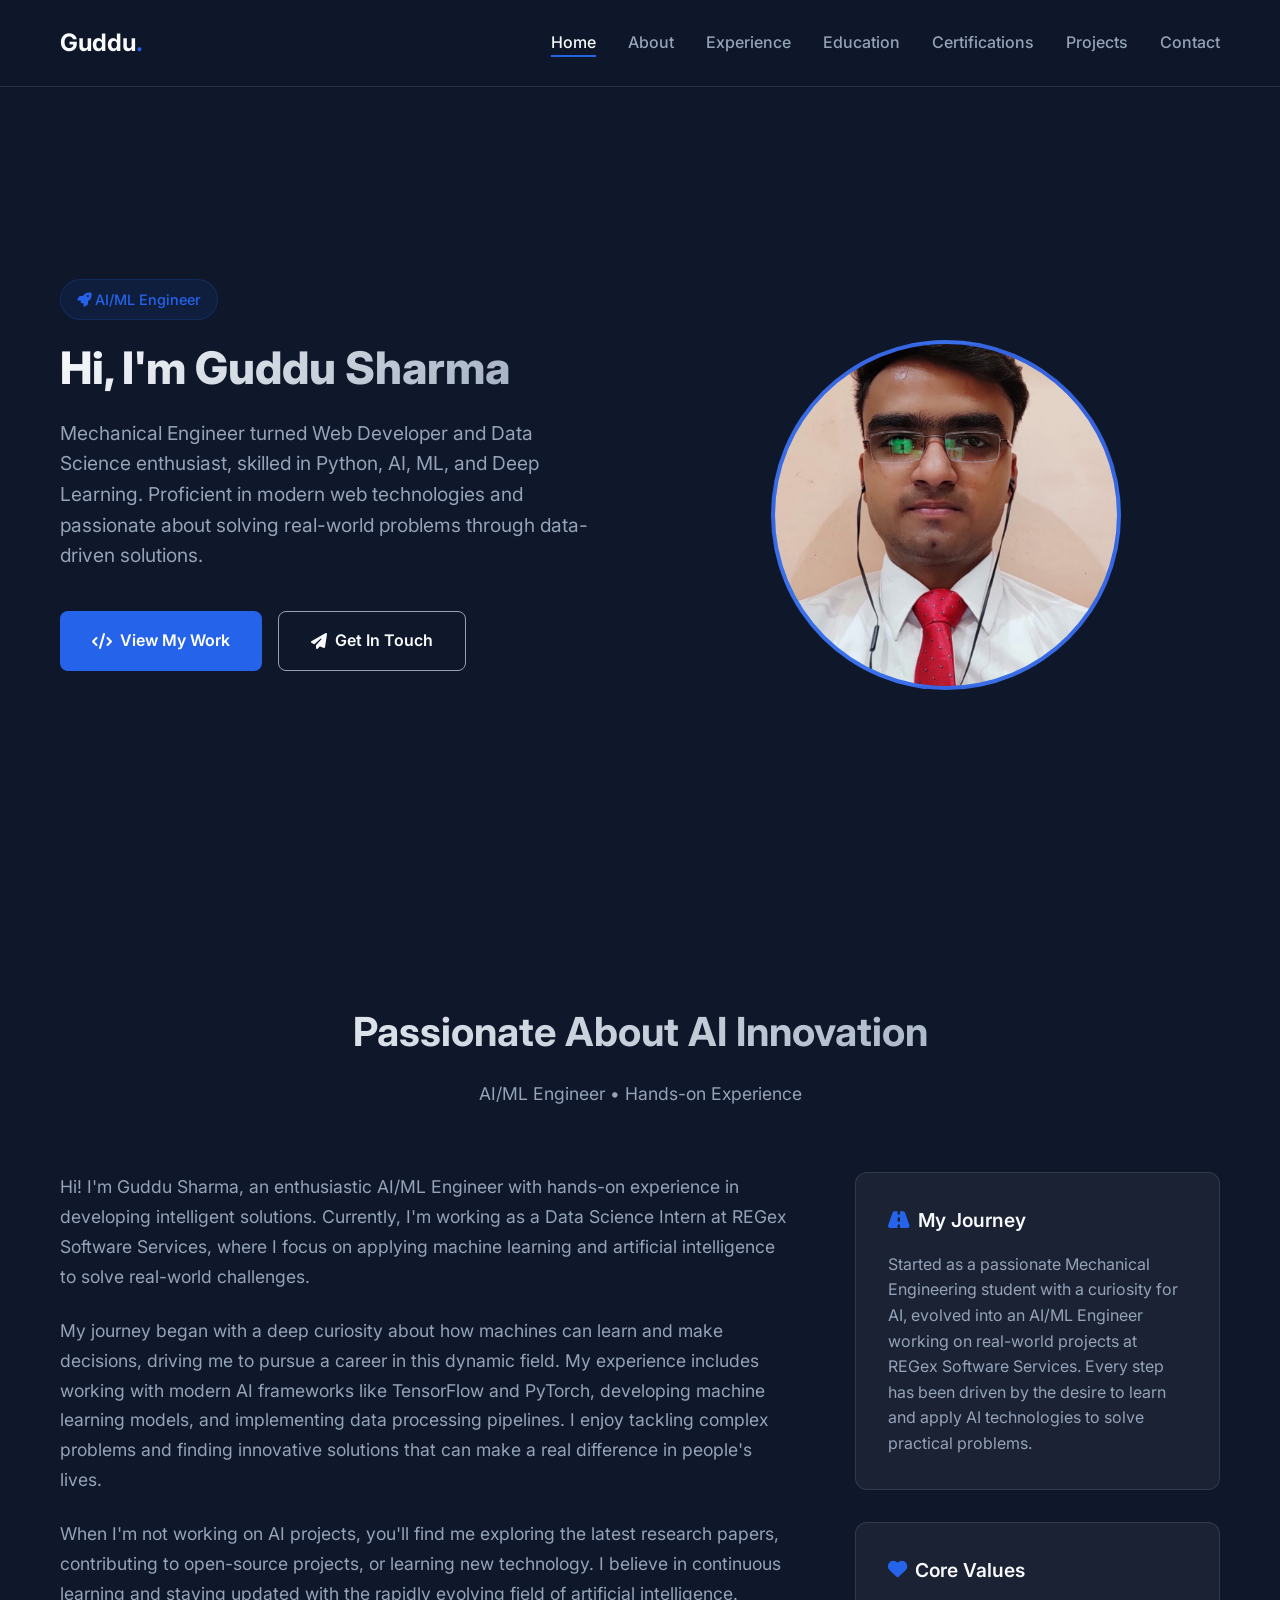
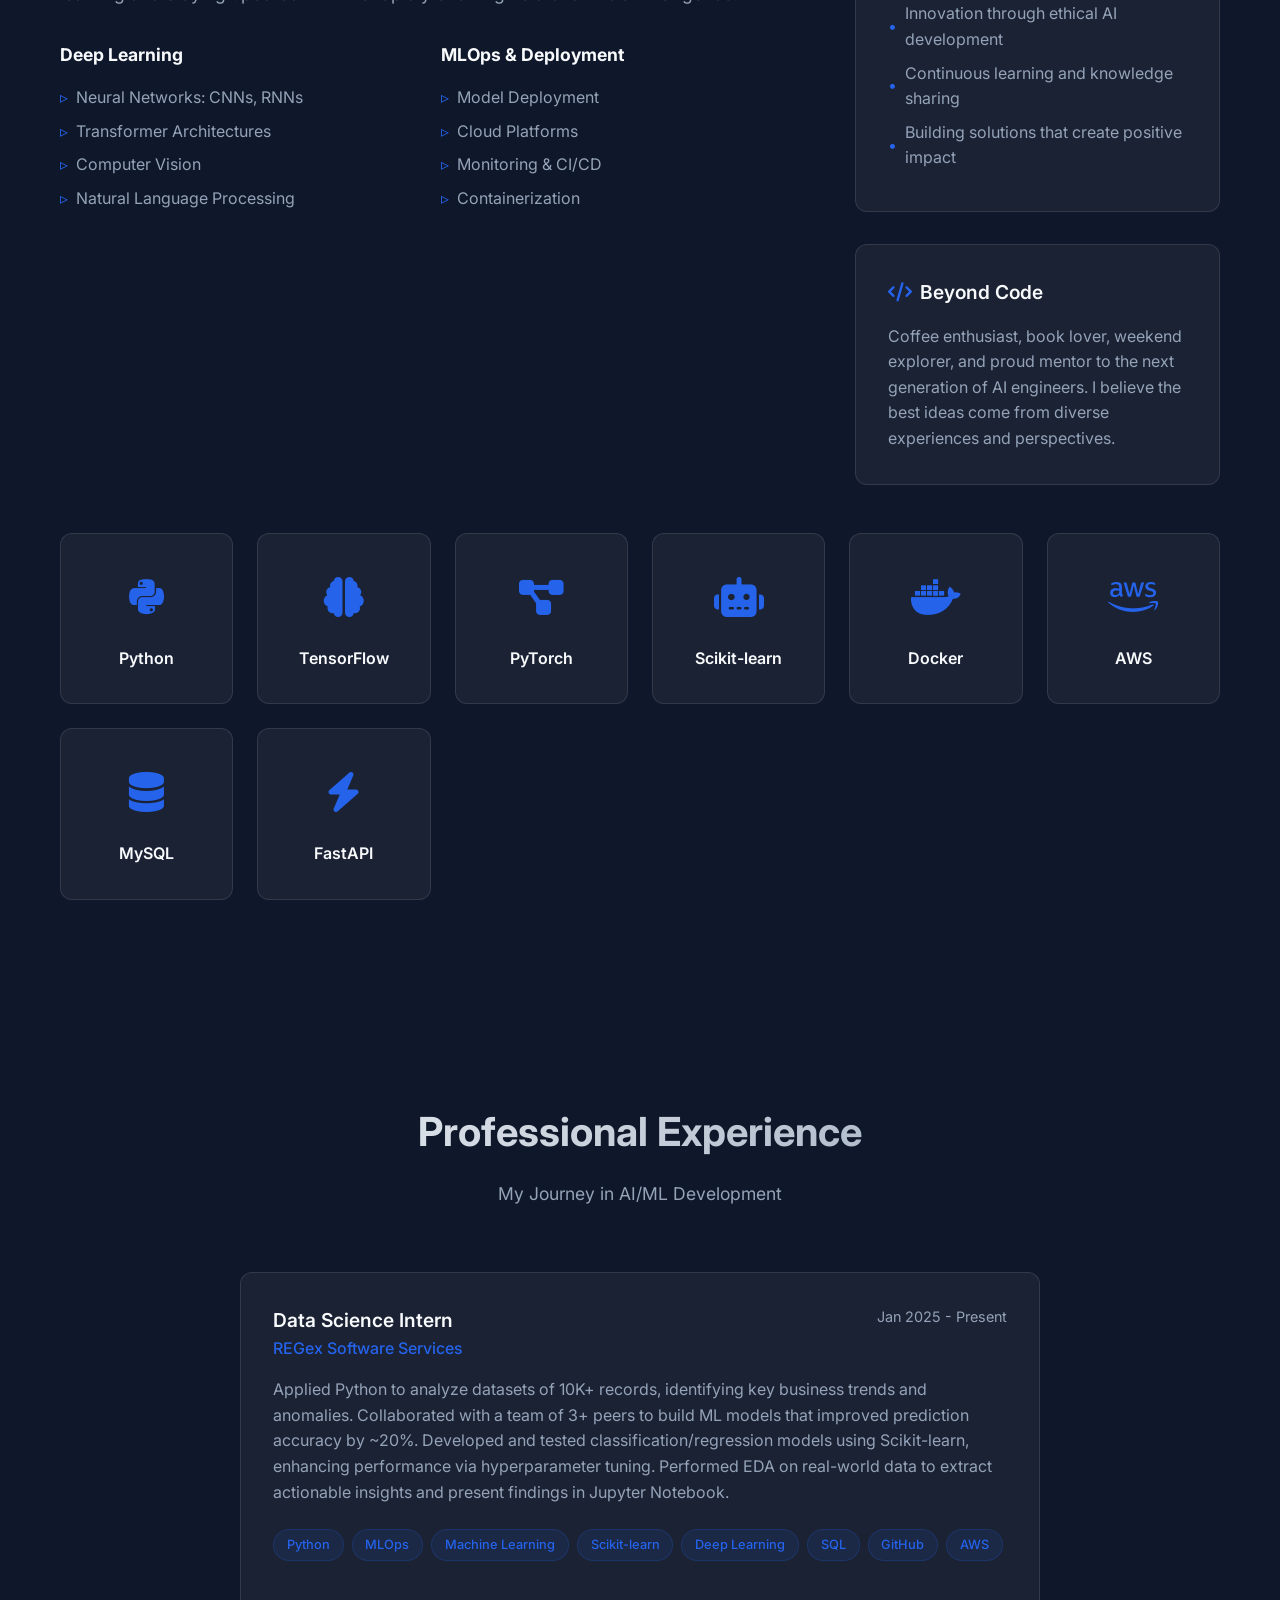
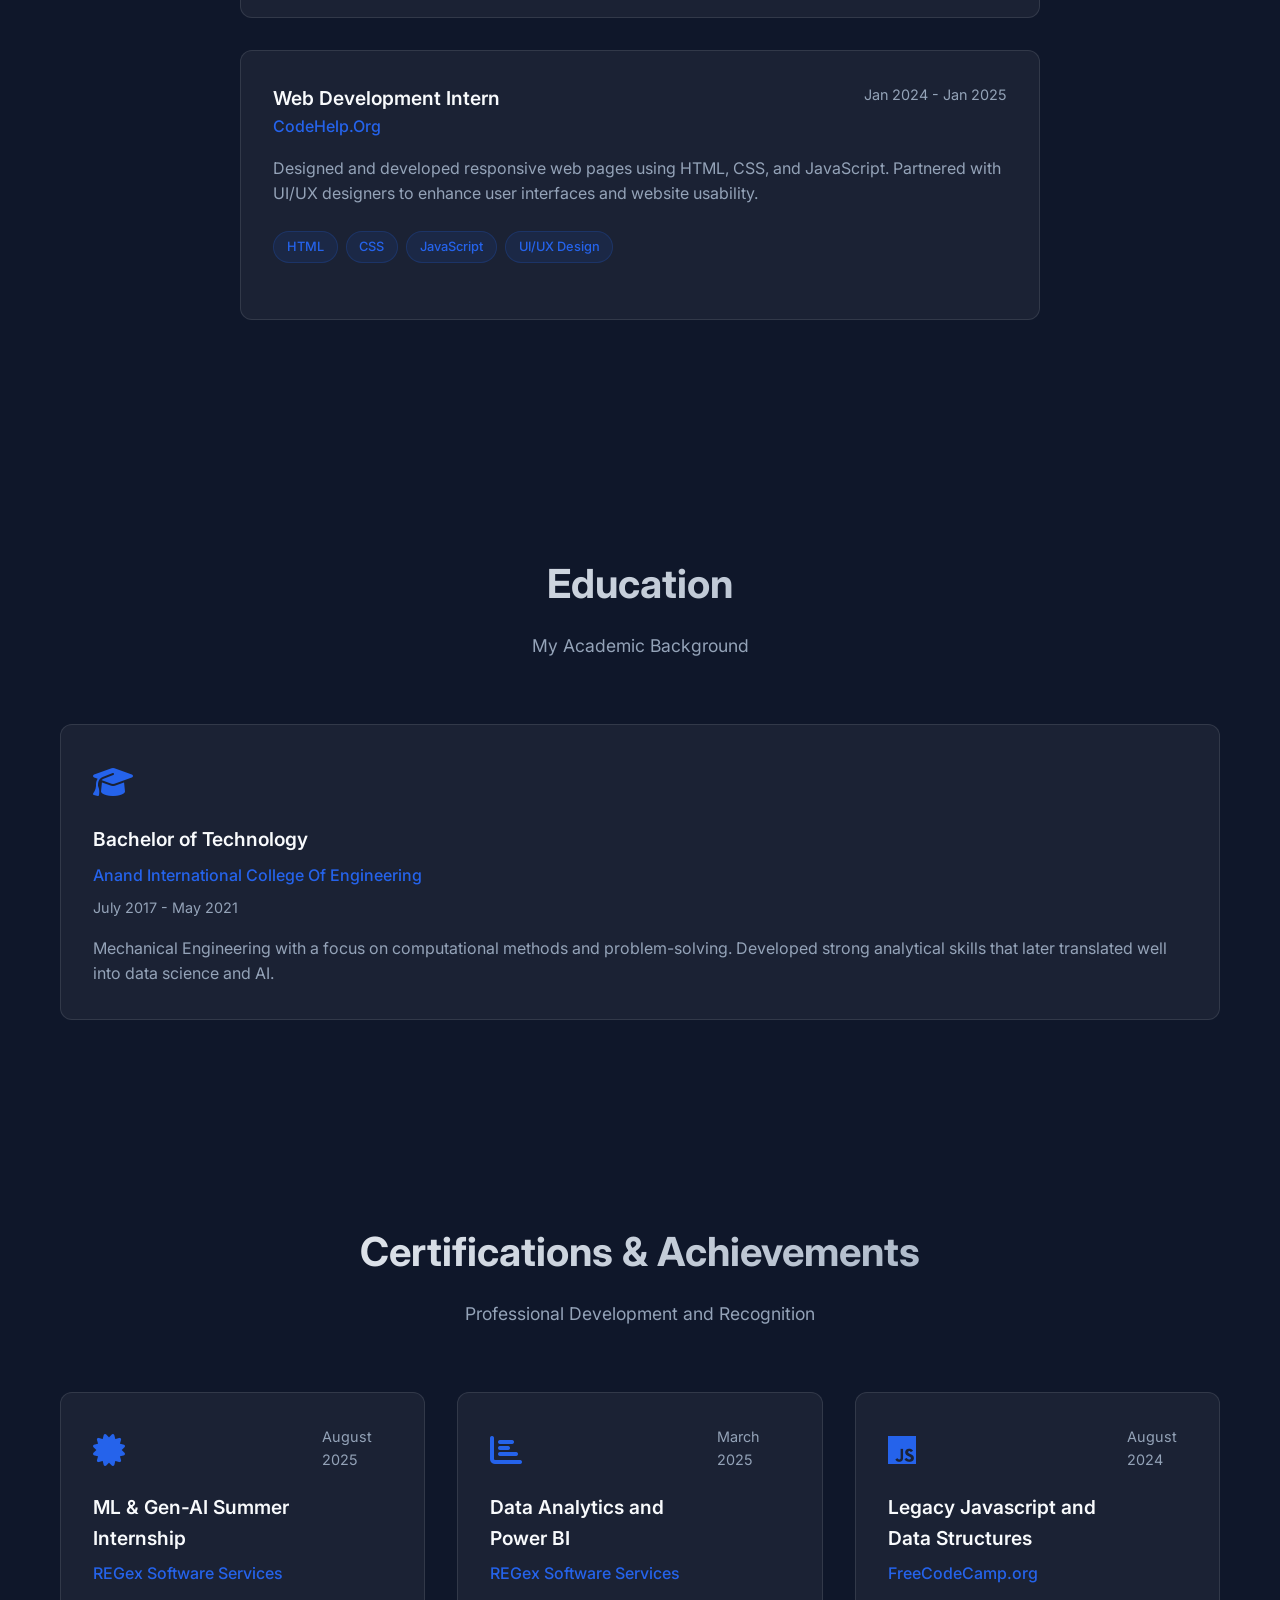
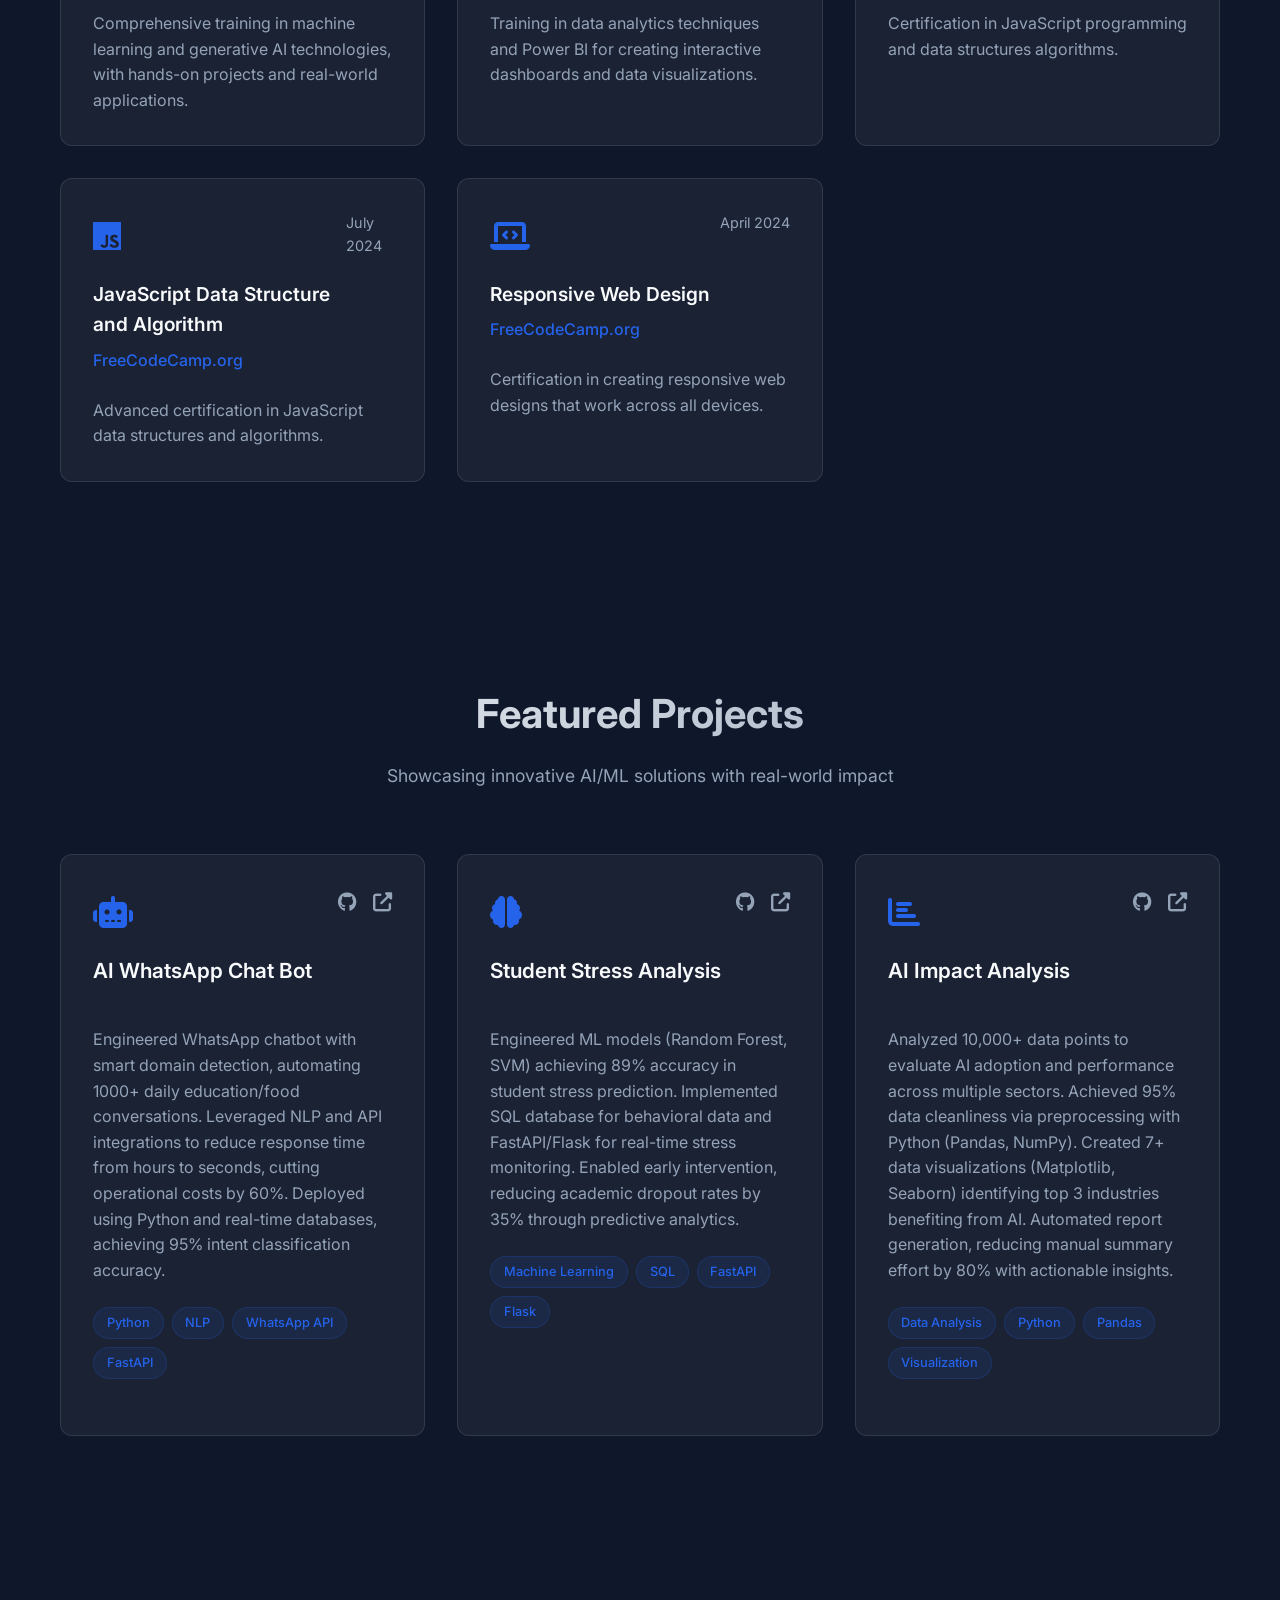
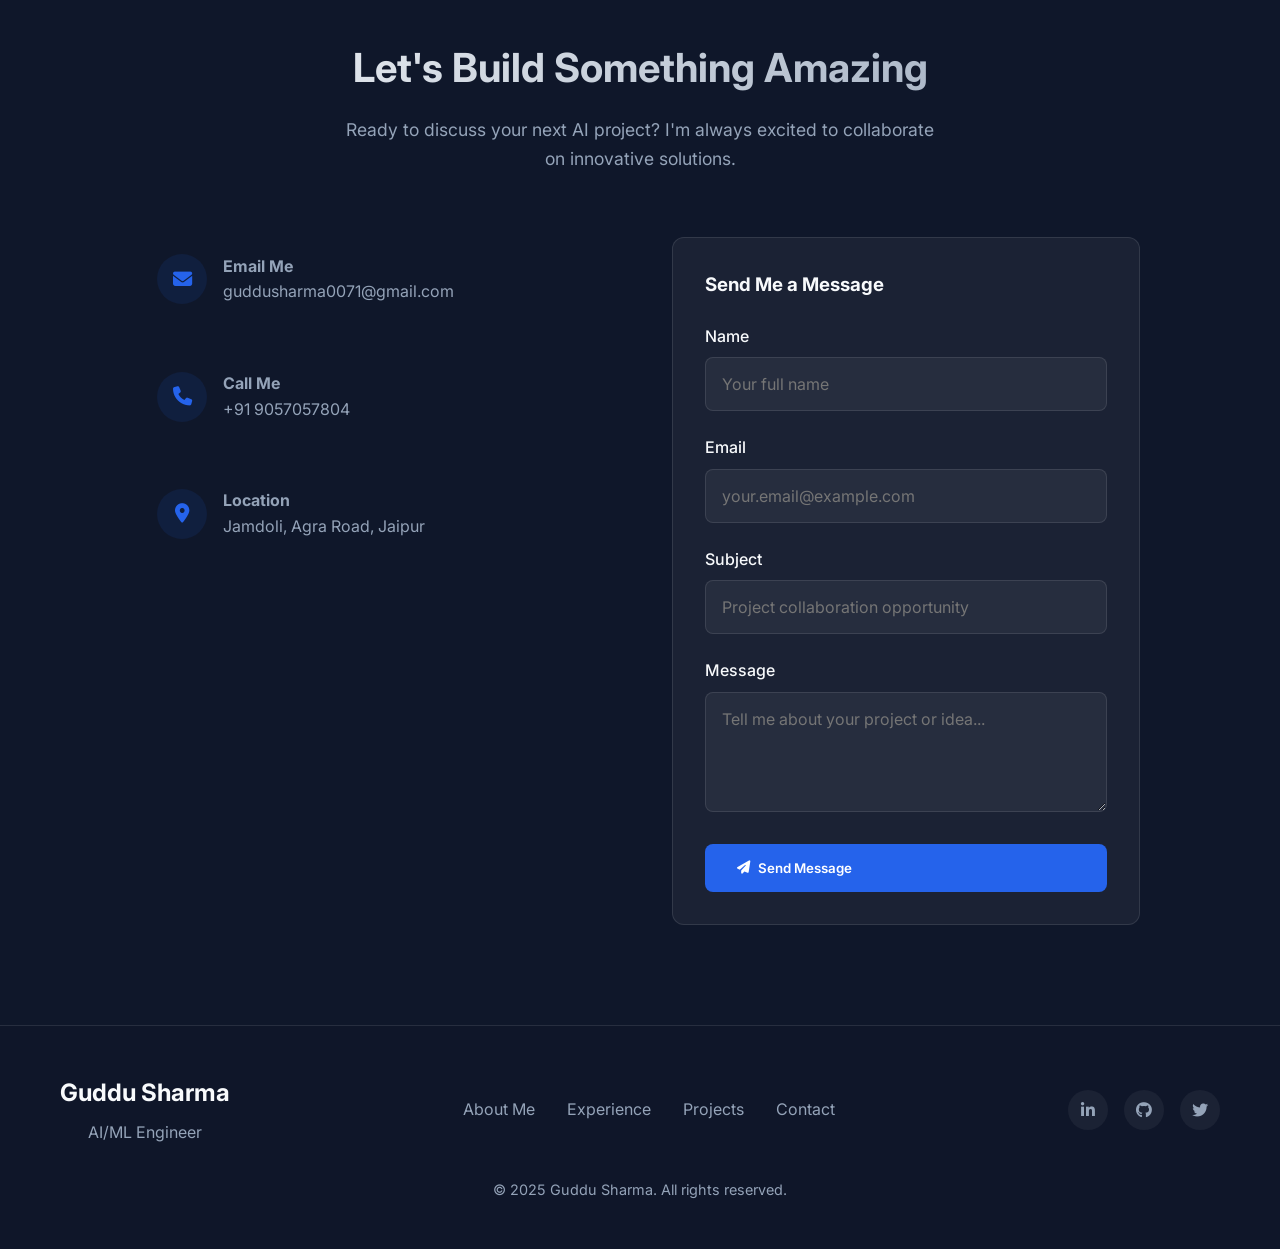
==== index.html @ fd842995 "Initial portfolio commit" ====
<!DOCTYPE html>
<html lang="en">
<head>
    <meta charset="UTF-8">
    <meta name="viewport" content="width=device-width, initial-scale=1.0">
    <title>Guddu Sharma - AI/ML Engineer</title>
    <link rel="stylesheet" href="https://cdnjs.cloudflare.com/ajax/libs/font-awesome/6.4.0/css/all.min.css">
    <link href="https://fonts.googleapis.com/css2?family=Inter:wght@300;400;500;600;700;800&display=swap" rel="stylesheet">
    <style>
        * {
            margin: 0;
            padding: 0;
            box-sizing: border-box;
            font-family: 'Inter', sans-serif;
        }

        :root {
            --primary: #2563eb;
            --primary-dark: #1d4ed8;
            --secondary: #64748b;
            --dark: #0f172a;
            --light: #f8fafc;
            --gray: #94a3b8;
            --card-bg: rgba(255, 255, 255, 0.05);
            --transition: all 0.3s cubic-bezier(0.4, 0, 0.2, 1);
        }

        html {
            scroll-behavior: smooth;
        }

        body {
            background: var(--dark);
            color: var(--light);
            line-height: 1.6;
            overflow-x: hidden;
        }

        .container {
            max-width: 1200px;
            margin: 0 auto;
            padding: 0 20px;
        }

        /* Welcome Animation */
        .welcome-screen {
            position: fixed;
            top: 0;
            left: 0;
            width: 100%;
            height: 100%;
            background: var(--dark);
            display: flex;
            justify-content: center;
            align-items: center;
            z-index: 9999;
            animation: fadeOut 1s ease-in-out 2s forwards;
        }

        .welcome-content {
            text-align: center;
            animation: slideUp 1s ease-out;
        }

        .welcome-logo {
            font-size: 4rem;
            font-weight: 800;
            margin-bottom: 1rem;
            background: linear-gradient(135deg, var(--primary) 0%, var(--light) 100%);
            -webkit-background-clip: text;
            -webkit-text-fill-color: transparent;
        }

        .welcome-text {
            font-size: 1.2rem;
            color: var(--gray);
            animation: fadeIn 1s ease-out 0.5s both;
        }

        @keyframes fadeOut {
            to {
                opacity: 0;
                visibility: hidden;
            }
        }

        @keyframes slideUp {
            from {
                opacity: 0;
                transform: translateY(50px);
            }
            to {
                opacity: 1;
                transform: translateY(0);
            }
        }

        @keyframes fadeIn {
            from {
                opacity: 0;
            }
            to {
                opacity: 1;
            }
        }

        /* Header & Navigation */
        header {
            position: fixed;
            top: 0;
            width: 100%;
            background: rgba(15, 23, 42, 0.95);
            backdrop-filter: blur(10px);
            z-index: 1000;
            border-bottom: 1px solid rgba(255, 255, 255, 0.1);
            animation: slideDown 0.8s ease-out 2.5s both;
        }

        @keyframes slideDown {
            from {
                transform: translateY(-100%);
            }
            to {
                transform: translateY(0);
            }
        }

        nav {
            display: flex;
            justify-content: space-between;
            align-items: center;
            padding: 1.5rem 0;
        }

        .logo {
            font-size: 1.5rem;
            font-weight: 700;
            color: var(--light);
            text-decoration: none;
            opacity: 0;
            animation: fadeInLeft 0.8s ease-out 2.8s both;
        }

        .logo span {
            color: var(--primary);
        }

        .nav-links {
            display: flex;
            gap: 2rem;
            list-style: none;
            opacity: 0;
            animation: fadeInRight 0.8s ease-out 2.8s both;
        }

        .nav-links a {
            color: var(--gray);
            text-decoration: none;
            font-weight: 500;
            transition: var(--transition);
            position: relative;
        }

        .nav-links a:hover,
        .nav-links a.active {
            color: var(--light);
        }

        .nav-links a::after {
            content: '';
            position: absolute;
            bottom: -5px;
            left: 0;
            width: 0;
            height: 2px;
            background: var(--primary);
            transition: var(--transition);
        }

        .nav-links a:hover::after,
        .nav-links a.active::after {
            width: 100%;
        }

        .mobile-menu {
            display: none;
            font-size: 1.5rem;
            cursor: pointer;
            opacity: 0;
            animation: fadeInRight 0.8s ease-out 2.8s both;
        }

        /* Hero Section */
        .hero {
            min-height: 100vh;
            padding: 100px 0 50px;
            position: relative;
            overflow: hidden;
            display: flex;
            align-items: center;
        }

        .hero .container {
            display: flex;
            justify-content: space-between;
            align-items: center;
            gap: 4rem;
            width: 100%;
        }

        .hero-content {
            max-width: 600px;
            opacity: 0;
            animation: fadeInUp 1s ease-out 3s both;
            flex: 1;
        }

        .hero-badge {
            display: inline-block;
            background: rgba(37, 99, 235, 0.1);
            color: var(--primary);
            padding: 0.5rem 1rem;
            border-radius: 50px;
            font-size: 0.9rem;
            font-weight: 500;
            margin-bottom: 1.5rem;
            border: 1px solid rgba(37, 99, 235, 0.2);
            opacity: 0;
            animation: fadeInUp 0.8s ease-out 3.2s both;
        }

        .hero-title {
            font-size: 2.8rem;
            font-weight: 800;
            line-height: 1.1;
            margin-bottom: 1.5rem;
            background: linear-gradient(135deg, var(--light) 0%, var(--gray) 100%);
            -webkit-background-clip: text;
            -webkit-text-fill-color: transparent;
            opacity: 0;
            animation: fadeInUp 0.8s ease-out 3.4s both;
        }

        .hero-description {
            font-size: 1.2rem;
            color: var(--gray);
            margin-bottom: 2.5rem;
            line-height: 1.6;
            opacity: 0;
            animation: fadeInUp 0.8s ease-out 3.6s both;
        }

        .hero-buttons {
            display: flex;
            gap: 1rem;
            flex-wrap: wrap;
            opacity: 0;
            animation: fadeInUp 0.8s ease-out 3.8s both;
        }

        .btn {
            padding: 1rem 2rem;
            border-radius: 8px;
            text-decoration: none;
            font-weight: 600;
            transition: var(--transition);
            border: none;
            cursor: pointer;
            display: inline-flex;
            align-items: center;
            gap: 0.5rem;
            position: relative;
            overflow: hidden;
        }

        .btn::before {
            content: '';
            position: absolute;
            top: 0;
            left: -100%;
            width: 100%;
            height: 100%;
            background: linear-gradient(90deg, transparent, rgba(255,255,255,0.2), transparent);
            transition: left 0.5s;
        }

        .btn:hover::before {
            left: 100%;
        }

        .btn-primary {
            background: var(--primary);
            color: white;
        }

        .btn-primary:hover {
            background: var(--primary-dark);
            transform: translateY(-2px);
            box-shadow: 0 10px 25px rgba(37, 99, 235, 0.3);
        }

        .btn-secondary {
            background: transparent;
            color: var(--light);
            border: 1px solid var(--gray);
        }

        .btn-secondary:hover {
            border-color: var(--primary);
            color: var(--primary);
            transform: translateY(-2px);
        }

        .hero-image {
            flex: 1;
            display: flex;
            justify-content: center;
            align-items: center;
            opacity: 0;
            animation: zoomIn 1s ease-out 3s both;
        }

        .profile-img {
            width: 350px;
            height: 350px;
            border-radius: 50%;
            margin-top: 5rem;
            border: 4px solid rgba(255, 255, 255, 0.1);
            overflow: hidden;
            animation: float 6s ease-in-out infinite;
            background: linear-gradient(45deg, var(--primary), var(--primary-dark));
            display: flex;
            align-items: center;
            justify-content: center;
            position: relative;
           
        }

        .profile-img img {
            width: 100%;
            height: 100%;
            object-fit: cover;
            transition: var(--transition);
        }

        .profile-img:hover img {
            transform: scale(1.1);
        }

        /* Agar image load na ho toh fallback */
        .profile-img::after {
            content: 'GS';
            position: absolute;
            color: white;
            font-size: 4rem;
            font-weight: 700;
            display: none;
        }

        .profile-img:has(img[src=""])::after,
        .profile-img:not(:has(img))::after {
            display: flex;
            align-items: center;
            justify-content: center;
        }

        @keyframes float {
            0%, 100% { transform: translateY(0px); }
            50% { transform: translateY(-20px); }
        }

        @keyframes fadeInLeft {
            from {
                opacity: 0;
                transform: translateX(-30px);
            }
            to {
                opacity: 1;
                transform: translateX(0);
            }
        }

        @keyframes fadeInRight {
            from {
                opacity: 0;
                transform: translateX(30px);
            }
            to {
                opacity: 1;
                transform: translateX(0);
            }
        }

        @keyframes fadeInUp {
            from {
                opacity: 0;
                transform: translateY(30px);
            }
            to {
                opacity: 1;
                transform: translateY(0);
            }
        }

        @keyframes zoomIn {
            from {
                opacity: 0;
                transform: scale(0.5);
            }
            to {
                opacity: 1;
                transform: scale(1);
            }
        }

        /* Sections Common Styles */
        section {
            padding: 100px 0;
            opacity: 0;
            transform: translateY(50px);
            transition: all 0.8s ease;
        }

        section.visible {
            opacity: 1;
            transform: translateY(0);
        }

        .section-header {
            text-align: center;
            margin-bottom: 4rem;
        }

        .section-title {
            font-size: 2.5rem;
            font-weight: 700;
            margin-bottom: 1rem;
            background: linear-gradient(135deg, var(--light) 0%, var(--gray) 100%);
            -webkit-background-clip: text;
            -webkit-text-fill-color: transparent;
        }

        .section-subtitle {
            color: var(--gray);
            font-size: 1.1rem;
            max-width: 600px;
            margin: 0 auto;
        }

        /* About Section */
        .about-content {
            display: grid;
            grid-template-columns: 2fr 1fr;
            gap: 4rem;
            align-items: start;
        }

        .about-text {
            color: var(--gray);
        }

        .about-text p {
            margin-bottom: 1.5rem;
            font-size: 1.1rem;
            line-height: 1.7;
        }

        .about-cards {
            display: flex;
            flex-direction: column;
            gap: 2rem;
        }

        .about-card {
            background: var(--card-bg);
            border-radius: 12px;
            padding: 2rem;
            border: 1px solid rgba(255, 255, 255, 0.1);
            transition: var(--transition);
            position: relative;
            overflow: hidden;
        }

        .about-card::before {
            content: '';
            position: absolute;
            top: 0;
            left: -100%;
            width: 100%;
            height: 100%;
            background: linear-gradient(90deg, transparent, rgba(37, 99, 235, 0.1), transparent);
            transition: left 0.6s;
        }

        .about-card:hover::before {
            left: 100%;
        }

        .about-card:hover {
            border-color: rgba(37, 99, 235, 0.3);
            transform: translateY(-5px);
        }

        .card-title {
            font-size: 1.2rem;
            font-weight: 600;
            color: var(--light);
            margin-bottom: 1rem;
            display: flex;
            align-items: center;
            gap: 0.5rem;
        }

        .card-title i {
            color: var(--primary);
        }

        .card-content {
            color: var(--gray);
            line-height: 1.6;
        }

        .card-list {
            list-style: none;
            margin-top: 1rem;
        }

        .card-list li {
            color: var(--gray);
            margin-bottom: 0.5rem;
            display: flex;
            align-items: center;
            gap: 0.5rem;
        }

        .card-list li::before {
            content: '•';
            color: var(--primary);
        }

        .skills-grid {
            display: grid;
            grid-template-columns: repeat(2, 1fr);
            gap: 2rem;
            margin-top: 2rem;
        }

        .skill-category h4 {
            color: var(--light);
            margin-bottom: 1rem;
            font-size: 1.1rem;
        }

        .skill-list {
            list-style: none;
        }

        .skill-list li {
            color: var(--gray);
            margin-bottom: 0.5rem;
            display: flex;
            align-items: center;
            gap: 0.5rem;
            transition: var(--transition);
        }

        .skill-list li:hover {
            color: var(--primary);
            transform: translateX(10px);
        }

        .skill-list li::before {
            content: '▹';
            color: var(--primary);
        }

        /* Skills Showcase */
        .skills-showcase {
            display: grid;
            grid-template-columns: repeat(auto-fit, minmax(150px, 1fr));
            gap: 1.5rem;
            margin-top: 3rem;
        }

        .skill-item {
            background: var(--card-bg);
            padding: 2rem 1rem;
            border-radius: 12px;
            text-align: center;
            transition: var(--transition);
            border: 1px solid rgba(255, 255, 255, 0.1);
            position: relative;
            overflow: hidden;
            cursor: pointer;
        }

        .skill-item::before {
            content: '';
            position: absolute;
            top: 0;
            left: -100%;
            width: 100%;
            height: 100%;
            background: linear-gradient(90deg, transparent, rgba(37, 99, 235, 0.1), transparent);
            transition: left 0.6s;
        }

        .skill-item:hover::before {
            left: 100%;
        }

        .skill-item:hover {
            transform: translateY(-10px) scale(1.05);
            border-color: rgba(37, 99, 235, 0.3);
        }

        .skill-icon {
            font-size: 2.5rem;
            color: var(--primary);
            margin-bottom: 1rem;
            transition: var(--transition);
        }

        .skill-item:hover .skill-icon {
            transform: scale(1.2) rotate(10deg);
        }

        .skill-name {
            font-weight: 600;
            color: var(--light);
        }

        .skill-description {
            position: absolute;
            top: 0;
            left: 0;
            width: 100%;
            height: 100%;
            background: var(--primary);
            color: white;
            display: flex;
            align-items: center;
            justify-content: center;
            padding: 1rem;
            border-radius: 12px;
            opacity: 0;
            transform: translateY(20px);
            transition: var(--transition);
            font-size: 0.9rem;
            text-align: center;
        }

        .skill-item:hover .skill-description {
            opacity: 1;
            transform: translateY(0);
        }

        /* Experience Section */
        .experience-timeline {
            max-width: 800px;
            margin: 0 auto;
        }

        .timeline-item {
            background: var(--card-bg);
            border-radius: 12px;
            padding: 2rem;
            margin-bottom: 2rem;
            border: 1px solid rgba(255, 255, 255, 0.1);
            transition: var(--transition);
            position: relative;
            overflow: hidden;
        }

        .timeline-item::before {
            content: '';
            position: absolute;
            top: 0;
            left: -100%;
            width: 100%;
            height: 100%;
            background: linear-gradient(90deg, transparent, rgba(37, 99, 235, 0.1), transparent);
            transition: left 0.6s;
        }

        .timeline-item:hover::before {
            left: 100%;
        }

        .timeline-item:hover {
            border-color: rgba(37, 99, 235, 0.3);
            transform: translateX(10px) scale(1.02);
        }

        .timeline-header {
            display: flex;
            justify-content: space-between;
            align-items: start;
            margin-bottom: 1rem;
        }

        .timeline-title {
            font-size: 1.2rem;
            font-weight: 600;
            color: var(--light);
            transition: var(--transition);
        }

        .timeline-item:hover .timeline-title {
            color: var(--primary);
        }

        .timeline-company {
            color: var(--primary);
            font-weight: 500;
        }

        .timeline-date {
            color: var(--gray);
            font-size: 0.9rem;
        }

        .timeline-description {
            color: var(--gray);
            line-height: 1.6;
            margin-bottom: 1.5rem;
        }

        /* Education Section */
        .education-grid {
            display: grid;
            grid-template-columns: repeat(auto-fit, minmax(300px, 1fr));
            gap: 2rem;
        }

        .education-card {
            background: var(--card-bg);
            border-radius: 12px;
            padding: 2rem;
            border: 1px solid rgba(255, 255, 255, 0.1);
            transition: var(--transition);
            position: relative;
            overflow: hidden;
        }

        .education-card::before {
            content: '';
            position: absolute;
            top: 0;
            left: -100%;
            width: 100%;
            height: 100%;
            background: linear-gradient(90deg, transparent, rgba(37, 99, 235, 0.1), transparent);
            transition: left 0.6s;
        }

        .education-card:hover::before {
            left: 100%;
        }

        .education-card:hover {
            border-color: rgba(37, 99, 235, 0.3);
            transform: translateY(-5px);
        }

        .education-icon {
            font-size: 2rem;
            color: var(--primary);
            margin-bottom: 1rem;
        }

        .education-title {
            font-size: 1.2rem;
            font-weight: 600;
            color: var(--light);
            margin-bottom: 0.5rem;
        }

        .education-institution {
            color: var(--primary);
            font-weight: 500;
            margin-bottom: 0.5rem;
        }

        .education-date {
            color: var(--gray);
            font-size: 0.9rem;
            margin-bottom: 1rem;
        }

        .education-description {
            color: var(--gray);
            line-height: 1.6;
        }

        /* Certifications Section */
        .certifications-grid {
            display: grid;
            grid-template-columns: repeat(auto-fit, minmax(300px, 1fr));
            gap: 2rem;
        }

        .certification-card {
            background: var(--card-bg);
            border-radius: 12px;
            padding: 2rem;
            border: 1px solid rgba(255, 255, 255, 0.1);
            transition: var(--transition);
            position: relative;
            overflow: hidden;
        }

        .certification-card::before {
            content: '';
            position: absolute;
            top: 0;
            left: -100%;
            width: 100%;
            height: 100%;
            background: linear-gradient(90deg, transparent, rgba(37, 99, 235, 0.1), transparent);
            transition: left 0.6s;
        }

        .certification-card:hover::before {
            left: 100%;
        }

        .certification-card:hover {
            border-color: rgba(37, 99, 235, 0.3);
            transform: translateY(-5px);
        }

        .certification-header {
            display: flex;
            justify-content: space-between;
            align-items: start;
            margin-bottom: 1rem;
        }

        .certification-icon {
            font-size: 2rem;
            color: var(--primary);
            margin-bottom: 1rem;
        }

        .certification-title {
            font-size: 1.2rem;
            font-weight: 600;
            color: var(--light);
            margin-bottom: 0.5rem;
        }

        .certification-organization {
            color: var(--primary);
            font-weight: 500;
            margin-bottom: 0.5rem;
        }

        .certification-date {
            color: var(--gray);
            font-size: 0.9rem;
        }

        .certification-description {
            color: var(--gray);
            line-height: 1.6;
        }

        /* Projects Section */
        .projects-grid {
            display: grid;
            grid-template-columns: repeat(auto-fit, minmax(350px, 1fr));
            gap: 2rem;
        }

        .project-card {
            background: var(--card-bg);
            border-radius: 12px;
            padding: 2rem;
            transition: var(--transition);
            border: 1px solid rgba(255, 255, 255, 0.1);
            position: relative;
            overflow: hidden;
            cursor: pointer;
        }

        .project-card::before {
            content: '';
            position: absolute;
            top: 0;
            left: -100%;
            width: 100%;
            height: 100%;
            background: linear-gradient(90deg, transparent, rgba(37, 99, 235, 0.1), transparent);
            transition: left 0.6s;
        }

        .project-card:hover::before {
            left: 100%;
        }

        .project-card:hover {
            transform: translateY(-10px) scale(1.02);
            border-color: rgba(37, 99, 235, 0.3);
            box-shadow: 0 20px 40px rgba(0, 0, 0, 0.3);
        }

        .project-header {
            display: flex;
            justify-content: space-between;
            align-items: start;
            margin-bottom: 1.5rem;
        }

        .project-icon {
            font-size: 2rem;
            color: var(--primary);
            margin-bottom: 1rem;
            transition: var(--transition);
        }

        .project-card:hover .project-icon {
            transform: scale(1.2) rotate(5deg);
        }

        .project-links {
            display: flex;
            gap: 1rem;
        }

        .project-link {
            color: var(--gray);
            font-size: 1.2rem;
            transition: var(--transition);
        }

        .project-link:hover {
            color: var(--primary);
            transform: scale(1.2);
        }

        .project-title {
            font-size: 1.3rem;
            font-weight: 600;
            margin-bottom: 1rem;
            color: var(--light);
            transition: var(--transition);
        }

        .project-card:hover .project-title {
            color: var(--primary);
        }

        .project-description {
            color: var(--gray);
            margin-bottom: 1.5rem;
            line-height: 1.6;
        }

        .project-tech {
            display: flex;
            flex-wrap: wrap;
            gap: 0.5rem;
            margin-bottom: 1.5rem;
        }

        .tech-tag {
            background: rgba(37, 99, 235, 0.1);
            color: var(--primary);
            padding: 0.3rem 0.8rem;
            border-radius: 20px;
            font-size: 0.8rem;
            font-weight: 500;
            border: 1px solid rgba(37, 99, 235, 0.2);
            transition: var(--transition);
        }

        .project-card:hover .tech-tag {
            background: rgba(37, 99, 235, 0.2);
            transform: translateY(-2px);
        }

        /* Contact Section */
        .contact-content {
            display: grid;
            grid-template-columns: 1fr 1fr;
            gap: 4rem;
            max-width: 1000px;
            margin: 0 auto;
        }

        .contact-info {
            display: flex;
            flex-direction: column;
            gap: 2rem;
        }

        .contact-item {
            display: flex;
            align-items: center;
            gap: 1rem;
            color: var(--gray);
            text-decoration: none;
            transition: var(--transition);
            padding: 1rem;
            border-radius: 8px;
            border: 1px solid transparent;
            position: relative;
            overflow: hidden;
        }

        .contact-item::before {
            content: '';
            position: absolute;
            top: 0;
            left: -100%;
            width: 100%;
            height: 100%;
            background: linear-gradient(90deg, transparent, rgba(37, 99, 235, 0.1), transparent);
            transition: left 0.6s;
        }

        .contact-item:hover::before {
            left: 100%;
        }

        .contact-item:hover {
            border-color: rgba(37, 99, 235, 0.3);
            color: var(--light);
            transform: translateX(10px);
        }

        .contact-icon {
            width: 50px;
            height: 50px;
            background: rgba(37, 99, 235, 0.1);
            border-radius: 50%;
            display: flex;
            align-items: center;
            justify-content: center;
            color: var(--primary);
            font-size: 1.2rem;
            transition: var(--transition);
        }

        .contact-item:hover .contact-icon {
            background: var(--primary);
            color: white;
            transform: scale(1.1);
        }

        .contact-form {
            background: var(--card-bg);
            padding: 2rem;
            border-radius: 12px;
            border: 1px solid rgba(255, 255, 255, 0.1);
            position: relative;
            overflow: hidden;
        }

        .contact-form::before {
            content: '';
            position: absolute;
            top: 0;
            left: -100%;
            width: 100%;
            height: 100%;
            background: linear-gradient(90deg, transparent, rgba(37, 99, 235, 0.05), transparent);
            transition: left 0.6s;
        }

        .contact-form:hover::before {
            left: 100%;
        }

        .form-group {
            margin-bottom: 1.5rem;
            position: relative;
        }

        .form-label {
            display: block;
            color: var(--light);
            margin-bottom: 0.5rem;
            font-weight: 500;
        }

        .form-input,
        .form-textarea {
            width: 100%;
            padding: 1rem;
            background: rgba(255, 255, 255, 0.05);
            border: 1px solid rgba(255, 255, 255, 0.1);
            border-radius: 8px;
            color: var(--light);
            font-size: 1rem;
            transition: var(--transition);
        }

        .form-input:focus,
        .form-textarea:focus {
            outline: none;
            border-color: var(--primary);
            background: rgba(255, 255, 255, 0.08);
            transform: translateY(-2px);
        }

        .form-textarea {
            resize: vertical;
            min-height: 120px;
        }

        /* Footer */
        footer {
            background: rgba(15, 23, 42, 0.95);
            border-top: 1px solid rgba(255, 255, 255, 0.1);
            padding: 3rem 0;
            text-align: center;
        }

        .footer-content {
            display: flex;
            justify-content: space-between;
            align-items: center;
            flex-wrap: wrap;
            gap: 2rem;
        }

        .footer-links {
            display: flex;
            gap: 2rem;
            list-style: none;
        }

        .footer-links a {
            color: var(--gray);
            text-decoration: none;
            transition: var(--transition);
            position: relative;
        }

        .footer-links a:hover {
            color: var(--primary);
        }

        .footer-links a::after {
            content: '';
            position: absolute;
            bottom: -5px;
            left: 0;
            width: 0;
            height: 2px;
            background: var(--primary);
            transition: var(--transition);
        }

        .footer-links a:hover::after {
            width: 100%;
        }

        .footer-social {
            display: flex;
            gap: 1rem;
        }

        .social-link {
            width: 40px;
            height: 40px;
            background: rgba(255, 255, 255, 0.05);
            border-radius: 50%;
            display: flex;
            align-items: center;
            justify-content: center;
            color: var(--gray);
            text-decoration: none;
            transition: var(--transition);
            position: relative;
            overflow: hidden;
        }

        .social-link::before {
            content: '';
            position: absolute;
            top: 0;
            left: -100%;
            width: 100%;
            height: 100%;
            background: linear-gradient(90deg, transparent, rgba(37, 99, 235, 0.2), transparent);
            transition: left 0.6s;
        }

        .social-link:hover::before {
            left: 100%;
        }

        .social-link:hover {
            background: var(--primary);
            color: white;
            transform: translateY(-3px) scale(1.1);
        }

        .copyright {
            color: var(--gray);
            margin-top: 2rem;
            font-size: 0.9rem;
        }

        /* Responsive Design */
        @media (max-width: 968px) {
            .hero .container {
                flex-direction: column;
                text-align: center;
                gap: 3rem;
            }
            
            .hero-content {
                max-width: 100%;
            }
            
            .profile-img {
                width: 280px;
                height: 280px;
            }
            
            .about-content {
                grid-template-columns: 1fr;
                gap: 2rem;
            }
            
            .contact-content {
                grid-template-columns: 1fr;
                gap: 2rem;
            }
            
            .about-cards {
                order: -1;
            }
        }

        @media (max-width: 768px) {
            .nav-links {
                display: none;
            }

            .mobile-menu {
                display: block;
            }

            .hero-title {
                font-size: 2.5rem;
            }
            
            .profile-img {
                width: 250px;
                height: 250px;
            }

            .projects-grid {
                grid-template-columns: 1fr;
            }

            .skills-grid {
                grid-template-columns: 1fr;
            }

            .skills-showcase {
                grid-template-columns: repeat(2, 1fr);
            }

            .footer-content {
                flex-direction: column;
                text-align: center;
            }
        }

        @media (max-width: 480px) {
            .profile-img {
                width: 200px;
                height: 200px;
            }
            
            .hero-title {
                font-size: 2rem;
            }
            
            .skills-showcase {
                grid-template-columns: 1fr;
            }
        }
    </style>
</head>
<body>

    <!-- Welcome Screen -->
    <div class="welcome-screen" id="welcomeScreen">
        <div class="welcome-content">
            <div class="welcome-logo">Guddu Sharma</div>
            <div class="welcome-text">AI/ML Engineer</div>
        </div>
    </div>

    <!-- Header -->
    <header>
        <div class="container">
            <nav>
                <a href="#" class="logo">Guddu<span>.</span></a>
                <ul class="nav-links">
                    <li><a href="#home" class="active">Home</a></li>
                    <li><a href="#about">About</a></li>
                    <li><a href="#experience">Experience</a></li>
                    <li><a href="#education">Education</a></li>
                    <li><a href="#certifications">Certifications</a></li>
                    <li><a href="#projects">Projects</a></li>
                    <li><a href="#contact">Contact</a></li>
                </ul>
                <div class="mobile-menu">
                    <i class="fas fa-bars"></i>
                </div>
            </nav>
        </div>
    </header>

    <!-- Hero Section -->
    <section id="home" class="hero">
        <div class="container">
            <div class="hero-content">
                <div class="hero-badge">
                    <i class="fas fa-rocket"></i>
                    AI/ML Engineer
                </div>
                <h1 class="hero-title">
                    Hi, I'm Guddu Sharma
                </h1>
                <p class="hero-description">
                    Mechanical Engineer turned Web Developer and Data Science enthusiast, skilled in Python, AI, ML, and Deep Learning. 
                    Proficient in modern web technologies and passionate about solving real-world problems through data-driven solutions.
                </p>
                <div class="hero-buttons">
                    <a href="#projects" class="btn btn-primary">
                        <i class="fas fa-code"></i>
                        View My Work
                    </a>
                    <a href="#contact" class="btn btn-secondary">
                        <i class="fas fa-paper-plane"></i>
                        Get In Touch
                    </a>
                </div>
            </div>

            <div class="hero-image">
                <div class="profile-img">
                    <img src="guddu_img.jpeg" alt="Guddu Sharma">
                 </div>
            </div>
        </div>
    </section>

    <!-- About Section -->
    <section id="about" class="about">
        <div class="container">
            <div class="section-header">
                <h2 class="section-title">Passionate About AI Innovation</h2>
                <p class="section-subtitle">AI/ML Engineer • Hands-on Experience</p>
            </div>
            <div class="about-content">
                <div class="about-text">
                    <p>
                        Hi! I'm Guddu Sharma, an enthusiastic AI/ML Engineer with hands-on experience in developing 
                        intelligent solutions. Currently, I'm working as a Data Science Intern at REGex Software Services, 
                        where I focus on applying machine learning and artificial intelligence to solve real-world challenges.
                    </p>
                    <p>
                        My journey began with a deep curiosity about how machines can learn and make decisions, driving me to 
                        pursue a career in this dynamic field. My experience includes working with modern AI frameworks like 
                        TensorFlow and PyTorch, developing machine learning models, and implementing data processing pipelines. 
                        I enjoy tackling complex problems and finding innovative solutions that can make a real difference in people's lives.
                    </p>
                    <p>
                        When I'm not working on AI projects, you'll find me exploring the latest research papers, contributing to 
                        open-source projects, or learning new technology. I believe in continuous learning and staying updated with 
                        the rapidly evolving field of artificial intelligence.
                    </p>
                    
                    <div class="skills-grid">
                        <div class="skill-category">
                            <h4>Deep Learning</h4>
                            <ul class="skill-list">
                                <li>Neural Networks: CNNs, RNNs</li>
                                <li>Transformer Architectures</li>
                                <li>Computer Vision</li>
                                <li>Natural Language Processing</li>
                            </ul>
                        </div>
                        <div class="skill-category">
                            <h4>MLOps & Deployment</h4>
                            <ul class="skill-list">
                                <li>Model Deployment</li>
                                <li>Cloud Platforms</li>
                                <li>Monitoring & CI/CD</li>
                                <li>Containerization</li>
                            </ul>
                        </div>
                    </div>
                </div>
                
                <!-- Cards on the right side -->
                <div class="about-cards">
                    <div class="about-card">
                        <h3 class="card-title">
                            <i class="fas fa-road"></i>
                            My Journey
                        </h3>
                        <p class="card-content">
                            Started as a passionate Mechanical Engineering student with a curiosity for AI, evolved into an AI/ML Engineer 
                            working on real-world projects at REGex Software Services. Every step has been driven by the desire to learn 
                            and apply AI technologies to solve practical problems.
                        </p>
                    </div>
                    
                    <div class="about-card">
                        <h3 class="card-title">
                            <i class="fas fa-heart"></i>
                            Core Values
                        </h3>
                        <ul class="card-list">
                            <li>Innovation through ethical AI development</li>
                            <li>Continuous learning and knowledge sharing</li>
                            <li>Building solutions that create positive impact</li>
                        </ul>
                    </div>
                    
                    <div class="about-card">
                        <h3 class="card-title">
                            <i class="fas fa-code"></i>
                            Beyond Code
                        </h3>
                        <p class="card-content">
                            Coffee enthusiast, book lover, weekend explorer, and proud mentor to the next generation of AI engineers. 
                            I believe the best ideas come from diverse experiences and perspectives.
                        </p>
                    </div>
                </div>
            </div>

            <!-- Skills Showcase -->
            <div class="skills-showcase">
                <div class="skill-item">
                    <div class="skill-icon">
                        <i class="fab fa-python"></i>
                    </div>
                    <div class="skill-name">Python</div>
                    <div class="skill-description">Primary programming language for AI/ML development, data analysis, and automation</div>
                </div>
                <div class="skill-item">
                    <div class="skill-icon">
                        <i class="fas fa-brain"></i>
                    </div>
                    <div class="skill-name">TensorFlow</div>
                    <div class="skill-description">End-to-end open source platform for machine learning and deep learning applications</div>
                </div>
                <div class="skill-item">
                    <div class="skill-icon">
                        <i class="fas fa-project-diagram"></i>
                    </div>
                    <div class="skill-name">PyTorch</div>
                    <div class="skill-description">Open source machine learning framework for computer vision and natural language processing</div>
                </div>
                <div class="skill-item">
                    <div class="skill-icon">
                        <i class="fas fa-robot"></i>
                    </div>
                    <div class="skill-name">Scikit-learn</div>
                    <div class="skill-description">Machine learning library for classification, regression, clustering, and model evaluation</div>
                </div>
                <div class="skill-item">
                    <div class="skill-icon">
                        <i class="fab fa-docker"></i>
                    </div>
                    <div class="skill-name">Docker</div>
                    <div class="skill-description">Containerization platform for packaging and deploying applications</div>
                </div>
                <div class="skill-item">
                    <div class="skill-icon">
                        <i class="fab fa-aws"></i>
                    </div>
                    <div class="skill-name">AWS</div>
                    <div class="skill-description">Cloud platform for scalable AI/ML model deployment and data storage</div>
                </div>
                <div class="skill-item">
                    <div class="skill-icon">
                        <i class="fas fa-database"></i>
                    </div>
                    <div class="skill-name">MySQL</div>
                    <div class="skill-description">Relational database management system for structured data storage</div>
                </div>
                <div class="skill-item">
                    <div class="skill-icon">
                        <i class="fas fa-bolt"></i>
                    </div>
                    <div class="skill-name">FastAPI</div>
                    <div class="skill-description">Modern, fast web framework for building APIs with Python</div>
                </div>
            </div>
        </div>
    </section>

    <!-- Experience Section -->
    <section id="experience" class="experience">
        <div class="container">
            <div class="section-header">
                <h2 class="section-title">Professional Experience</h2>
                <p class="section-subtitle">My Journey in AI/ML Development</p>
            </div>
            <div class="experience-timeline">
                <div class="timeline-item">
                    <div class="timeline-header">
                        <div>
                            <h3 class="timeline-title">Data Science Intern</h3>
                            <p class="timeline-company">REGex Software Services</p>
                        </div>
                        <span class="timeline-date">Jan 2025 - Present</span>
                    </div>
                    <p class="timeline-description">
                        Applied Python to analyze datasets of 10K+ records, identifying key business trends and anomalies. 
                        Collaborated with a team of 3+ peers to build ML models that improved prediction accuracy by ~20%. 
                        Developed and tested classification/regression models using Scikit-learn, enhancing performance via hyperparameter tuning. 
                        Performed EDA on real-world data to extract actionable insights and present findings in Jupyter Notebook.
                    </p>
                    <div class="project-tech">
                        <span class="tech-tag">Python</span>
                        <span class="tech-tag">MLOps</span>
                        <span class="tech-tag">Machine Learning</span>
                        <span class="tech-tag">Scikit-learn</span>
                        <span class="tech-tag">Deep Learning</span>
                        <span class="tech-tag">SQL</span>
                        <span class="tech-tag">GitHub</span>
                        <span class="tech-tag">AWS</span>
                    </div>
                </div>
                
                <div class="timeline-item">
                    <div class="timeline-header">
                        <div>
                            <h3 class="timeline-title">Web Development Intern</h3>
                            <p class="timeline-company">CodeHelp.Org</p>
                        </div>
                        <span class="timeline-date">Jan 2024 - Jan 2025</span>
                    </div>
                    <p class="timeline-description">
                        Designed and developed responsive web pages using HTML, CSS, and JavaScript. 
                        Partnered with UI/UX designers to enhance user interfaces and website usability.
                    </p>
                    <div class="project-tech">
                        <span class="tech-tag">HTML</span>
                        <span class="tech-tag">CSS</span>
                        <span class="tech-tag">JavaScript</span>
                        <span class="tech-tag">UI/UX Design</span>
                    </div>
                </div>
            </div>
        </div>
    </section>

    <!-- Education Section -->
    <section id="education" class="education">
        <div class="container">
            <div class="section-header">
                <h2 class="section-title">Education</h2>
                <p class="section-subtitle">My Academic Background</p>
            </div>
            <div class="education-grid">
                <div class="education-card">
                    <div class="education-icon">
                        <i class="fas fa-graduation-cap"></i>
                    </div>
                    <h3 class="education-title">Bachelor of Technology</h3>
                    <p class="education-institution">Anand International College Of Engineering</p>
                    <p class="education-date">July 2017 - May 2021</p>
                    <p class="education-description">
                        Mechanical Engineering with a focus on computational methods and problem-solving. 
                        Developed strong analytical skills that later translated well into data science and AI.
                    </p>
                </div>
            </div>
        </div>
    </section>

    <!-- Certifications Section -->
    <section id="certifications" class="certifications">
        <div class="container">
            <div class="section-header">
                <h2 class="section-title">Certifications & Achievements</h2>
                <p class="section-subtitle">Professional Development and Recognition</p>
            </div>
            <div class="certifications-grid">
                <div class="certification-card">
                    <div class="certification-header">
                        <div>
                            <div class="certification-icon">
                                <i class="fas fa-certificate"></i>
                            </div>
                            <h3 class="certification-title">ML & Gen-AI Summer Internship</h3>
                            <p class="certification-organization">REGex Software Services</p>
                        </div>
                        <span class="certification-date">August 2025</span>
                    </div>
                    <p class="certification-description">
                        Comprehensive training in machine learning and generative AI technologies, 
                        with hands-on projects and real-world applications.
                    </p>
                </div>
                
                <div class="certification-card">
                    <div class="certification-header">
                        <div>
                            <div class="certification-icon">
                                <i class="fas fa-chart-bar"></i>
                            </div>
                            <h3 class="certification-title">Data Analytics and Power BI</h3>
                            <p class="certification-organization">REGex Software Services</p>
                        </div>
                        <span class="certification-date">March 2025</span>
                    </div>
                    <p class="certification-description">
                        Training in data analytics techniques and Power BI for creating interactive 
                        dashboards and data visualizations.
                    </p>
                </div>
                
                <div class="certification-card">
                    <div class="certification-header">
                        <div>
                            <div class="certification-icon">
                                <i class="fab fa-js"></i>
                            </div>
                            <h3 class="certification-title">Legacy Javascript and Data Structures</h3>
                            <p class="certification-organization">FreeCodeCamp.org</p>
                        </div>
                        <span class="certification-date">August 2024</span>
                    </div>
                    <p class="certification-description">
                        Certification in JavaScript programming and data structures algorithms.
                    </p>
                </div>
                
                <div class="certification-card">
                    <div class="certification-header">
                        <div>
                            <div class="certification-icon">
                                <i class="fab fa-js"></i>
                            </div>
                            <h3 class="certification-title">JavaScript Data Structure and Algorithm</h3>
                            <p class="certification-organization">FreeCodeCamp.org</p>
                        </div>
                        <span class="certification-date">July 2024</span>
                    </div>
                    <p class="certification-description">
                        Advanced certification in JavaScript data structures and algorithms.
                    </p>
                </div>
                
                <div class="certification-card">
                    <div class="certification-header">
                        <div>
                            <div class="certification-icon">
                                <i class="fas fa-laptop-code"></i>
                            </div>
                            <h3 class="certification-title">Responsive Web Design</h3>
                            <p class="certification-organization">FreeCodeCamp.org</p>
                        </div>
                        <span class="certification-date">April 2024</span>
                    </div>
                    <p class="certification-description">
                        Certification in creating responsive web designs that work across all devices.
                    </p>
                </div>
            </div>
        </div>
    </section>

    <!-- Projects Section -->
    <section id="projects" class="projects">
        <div class="container">
            <div class="section-header">
                <h2 class="section-title">Featured Projects</h2>
                <p class="section-subtitle">Showcasing innovative AI/ML solutions with real-world impact</p>
            </div>
            <div class="projects-grid">
                <!-- Project 1 -->
                <div class="project-card">
                    <div class="project-header">
                        <div>
                            <div class="project-icon">
                                <i class="fas fa-robot"></i>
                            </div>
                            <h3 class="project-title">AI WhatsApp Chat Bot</h3>
                        </div>
                        <div class="project-links">
                            <a href="#" class="project-link">
                                <i class="fab fa-github"></i>
                            </a>
                            <a href="#" class="project-link">
                                <i class="fas fa-external-link-alt"></i>
                            </a>
                        </div>
                    </div>
                    <p class="project-description">
                        Engineered WhatsApp chatbot with smart domain detection, automating 1000+ daily education/food conversations. 
                        Leveraged NLP and API integrations to reduce response time from hours to seconds, cutting operational costs by 60%. 
                        Deployed using Python and real-time databases, achieving 95% intent classification accuracy.
                    </p>
                    <div class="project-tech">
                        <span class="tech-tag">Python</span>
                        <span class="tech-tag">NLP</span>
                        <span class="tech-tag">WhatsApp API</span>
                        <span class="tech-tag">FastAPI</span>
                    </div>
                </div>

                <!-- Project 2 -->
                <div class="project-card">
                    <div class="project-header">
                        <div>
                            <div class="project-icon">
                                <i class="fas fa-brain"></i>
                            </div>
                            <h3 class="project-title">Student Stress Analysis</h3>
                        </div>
                        <div class="project-links">
                            <a href="https://github.com/ErGudduSharma/sql_ml_ui_model.git" class="project-link">
                                <i class="fab fa-github"></i>
                            </a>
                            <a href="#" class="project-link">
                                <i class="fas fa-external-link-alt"></i>
                            </a>
                        </div>
                    </div>
                    <p class="project-description">
                        Engineered ML models (Random Forest, SVM) achieving 89% accuracy in student stress prediction. 
                        Implemented SQL database for behavioral data and FastAPI/Flask for real-time stress monitoring. 
                        Enabled early intervention, reducing academic dropout rates by 35% through predictive analytics.
                    </p>
                    <div class="project-tech">
                        <span class="tech-tag">Machine Learning</span>
                        <span class="tech-tag">SQL</span>
                        <span class="tech-tag">FastAPI</span>
                        <span class="tech-tag">Flask</span>
                    </div>
                </div>

                <!-- Project 3 -->
                <div class="project-card">
                    <div class="project-header">
                        <div>
                            <div class="project-icon">
                                <i class="fas fa-chart-bar"></i>
                            </div>
                            <h3 class="project-title">AI Impact Analysis</h3>
                        </div>
                        <div class="project-links">
                            <a href="https://github.com/ErGudduSharma/AI_ML_Project.git" class="project-link">
                                <i class="fab fa-github"></i>
                            </a>
                            <a href="#" class="project-link">
                                <i class="fas fa-external-link-alt"></i>
                            </a>
                        </div>
                    </div>
                    <p class="project-description">
                        Analyzed 10,000+ data points to evaluate AI adoption and performance across multiple sectors. 
                        Achieved 95% data cleanliness via preprocessing with Python (Pandas, NumPy). 
                        Created 7+ data visualizations (Matplotlib, Seaborn) identifying top 3 industries benefiting from AI. 
                        Automated report generation, reducing manual summary effort by 80% with actionable insights.
                    </p>
                    <div class="project-tech">
                        <span class="tech-tag">Data Analysis</span>
                        <span class="tech-tag">Python</span>
                        <span class="tech-tag">Pandas</span>
                        <span class="tech-tag">Visualization</span>
                    </div>
                </div>
            </div>
        </div>
    </section>

    <!-- Contact Section -->
    <section id="contact" class="contact">
        <div class="container">
            <div class="section-header">
                <h2 class="section-title">Let's Build Something Amazing</h2>
                <p class="section-subtitle">Ready to discuss your next AI project? I'm always excited to collaborate on innovative solutions.</p>
            </div>
            <div class="contact-content">
                <div class="contact-info">
                    <a href="mailto:guddusharma0071@gmail.com" class="contact-item">
                        <div class="contact-icon">
                            <i class="fas fa-envelope"></i>
                        </div>
                        <div>
                            <h4>Email Me</h4>
                            <p>guddusharma0071@gmail.com</p>
                        </div>
                    </a>
                    <a href="tel:+919057057804" class="contact-item">
                        <div class="contact-icon">
                            <i class="fas fa-phone"></i>
                        </div>
                        <div>
                            <h4>Call Me</h4>
                            <p>+91 9057057804</p>
                        </div>
                    </a>
                    <div class="contact-item">
                        <div class="contact-icon">
                            <i class="fas fa-map-marker-alt"></i>
                        </div>
                        <div>
                            <h4>Location</h4>
                            <p>Jamdoli, Agra Road, Jaipur</p>
                        </div>
                    </div>
                </div>
                <form class="contact-form">
                    <h3 style="color: var(--light); margin-bottom: 1.5rem;">Send Me a Message</h3>
                    <div class="form-group">
                        <label class="form-label" for="name">Name</label>
                        <input type="text" id="name" class="form-input" placeholder="Your full name">
                    </div>
                    <div class="form-group">
                        <label class="form-label" for="email">Email</label>
                        <input type="email" id="email" class="form-input" placeholder="your.email@example.com">
                    </div>
                    <div class="form-group">
                        <label class="form-label" for="subject">Subject</label>
                        <input type="text" id="subject" class="form-input" placeholder="Project collaboration opportunity">
                    </div>
                    <div class="form-group">
                        <label class="form-label" for="message">Message</label>
                        <textarea id="message" class="form-textarea" placeholder="Tell me about your project or idea..."></textarea>
                    </div>
                    <button type="submit" class="btn btn-primary" style="width: 100%;">
                        <i class="fas fa-paper-plane"></i>
                        Send Message
                    </button>
                </form>
            </div>
        </div>
    </section>

    <!-- Footer -->
    <footer>
        <div class="container">
            <div class="footer-content">
                <div class="footer-logo">
                    <a href="#" class="logo">Guddu Sharma</a>
                    <p style="color: var(--gray); margin-top: 0.5rem;">AI/ML Engineer</p>
                </div>
                <ul class="footer-links">
                    <li><a href="#home">About Me</a></li>
                    <li><a href="#experience">Experience</a></li>
                    <li><a href="#projects">Projects</a></li>
                    <li><a href="#contact">Contact</a></li>
                </ul>
                <div class="footer-social">
                    <a href="https://www.linkedin.com/in/ErGuddu-Sharma" class="social-link">
                        <i class="fab fa-linkedin-in"></i>
                    </a>
                    <a href="https://github.com/ErGudduSharma" class="social-link">
                        <i class="fab fa-github"></i>
                    </a>
                    <a href="#" class="social-link">
                        <i class="fab fa-twitter"></i>
                    </a>
                </div>
            </div>
            <p class="copyright">
                &copy; 2025 Guddu Sharma. All rights reserved.
            </p>
        </div>
    </footer>

    <script>
        // Welcome screen removal
        const welcomeScreen = document.getElementById('welcomeScreen');
        setTimeout(() => {
            welcomeScreen.style.display = 'none';
        }, 3000);

        // Mobile Menu Toggle
        const mobileMenu = document.querySelector('.mobile-menu');
        const navLinks = document.querySelector('.nav-links');

        mobileMenu.addEventListener('click', () => {
            navLinks.style.display = navLinks.style.display === 'flex' ? 'none' : 'flex';
        });

        // Smooth scrolling for navigation links
        document.querySelectorAll('a[href^="#"]').forEach(anchor => {
            anchor.addEventListener('click', function (e) {
                e.preventDefault();
                const target = document.querySelector(this.getAttribute('href'));
                if (target) {
                    target.scrollIntoView({
                        behavior: 'smooth',
                        block: 'start'
                    });
                }
            });
        });

        // Active navigation link
        const sections = document.querySelectorAll('section');
        const navItems = document.querySelectorAll('.nav-links a');

        window.addEventListener('scroll', () => {
            let current = '';
            sections.forEach(section => {
                const sectionTop = section.offsetTop;
                const sectionHeight = section.clientHeight;
                if (scrollY >= (sectionTop - 200)) {
                    current = section.getAttribute('id');
                }
            });

            navItems.forEach(item => {
                item.classList.remove('active');
                if (item.getAttribute('href').substring(1) === current) {
                    item.classList.add('active');
                }
            });
        });

        // Scroll animation
        const animateOnScroll = () => {
            const elements = document.querySelectorAll('section');
            
            elements.forEach(element => {
                const elementTop = element.getBoundingClientRect().top;
                const elementVisible = 150;
                
                if (elementTop < window.innerHeight - elementVisible) {
                    element.classList.add('visible');
                }
            });
        };

        // Initial call
        animateOnScroll();

        // Listen for scroll events
        window.addEventListener('scroll', animateOnScroll);

        // Form submission
        const contactForm = document.querySelector('.contact-form');
        contactForm.addEventListener('submit', (e) => {
            e.preventDefault();
            alert('Thank you for your message! I will get back to you soon.');
            contactForm.reset();
        });

        // Enhanced hover effects for cards
        const cards = document.querySelectorAll('.project-card, .timeline-item, .skill-item, .education-card, .certification-card, .about-card');
        cards.forEach(card => {
            card.addEventListener('mouseenter', (e) => {
                const rect = card.getBoundingClientRect();
                const x = e.clientX - rect.left;
                const y = e.clientY - rect.top;
                
                card.style.setProperty('--mouse-x', `${x}px`);
                card.style.setProperty('--mouse-y', `${y}px`);
            });
        });
    </script>
</body>
</html>
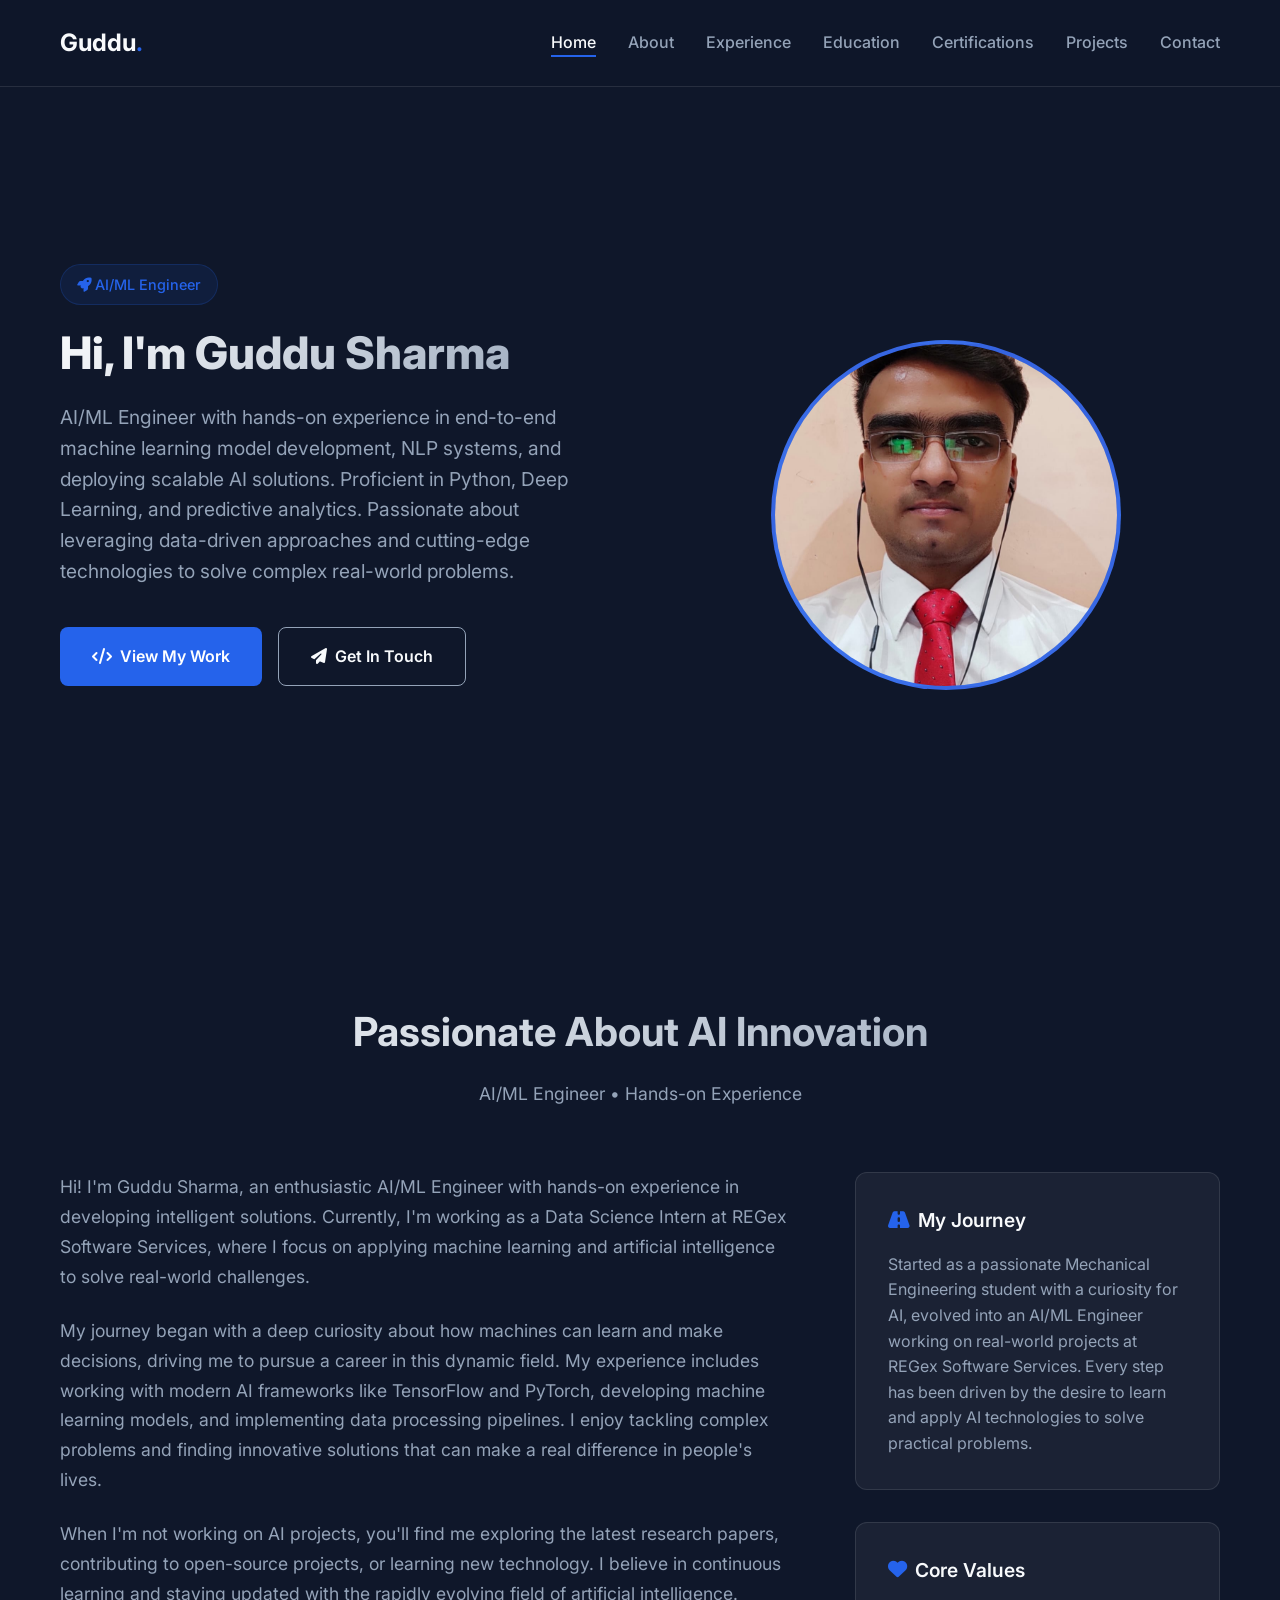
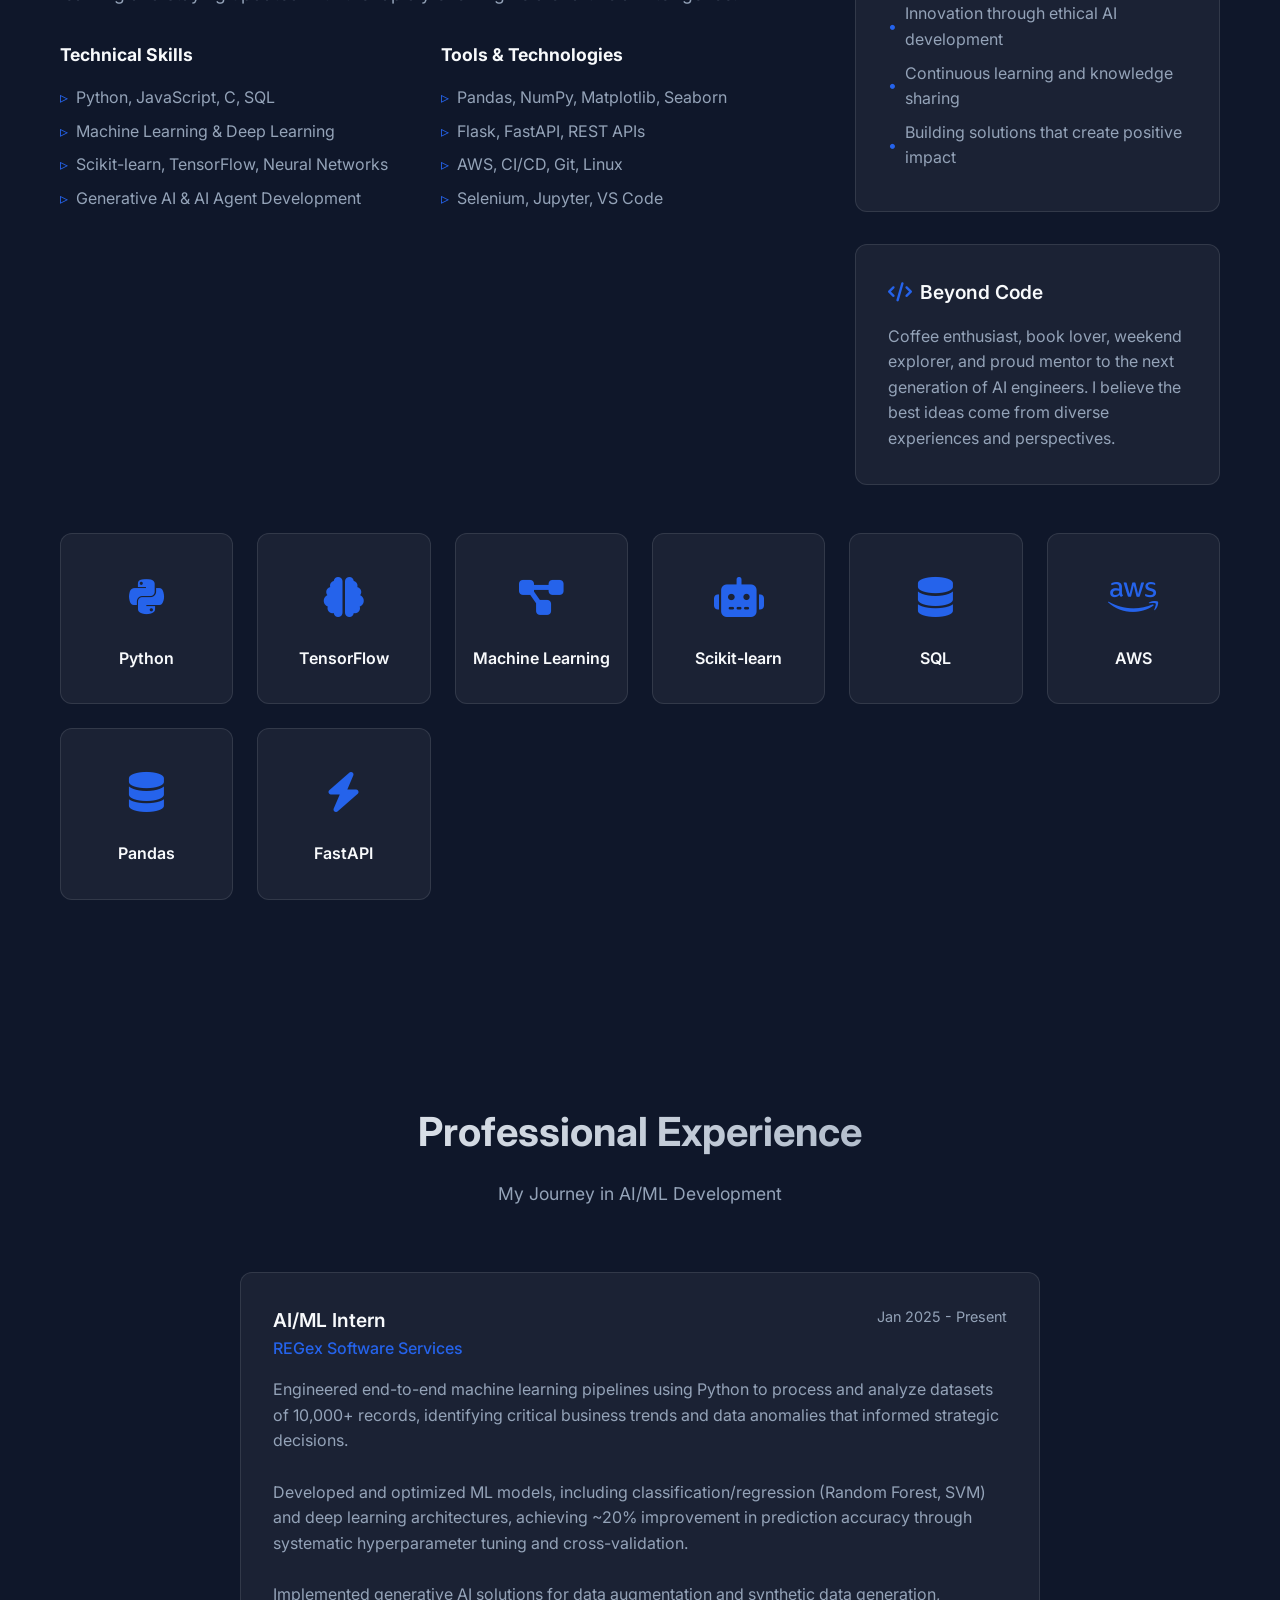
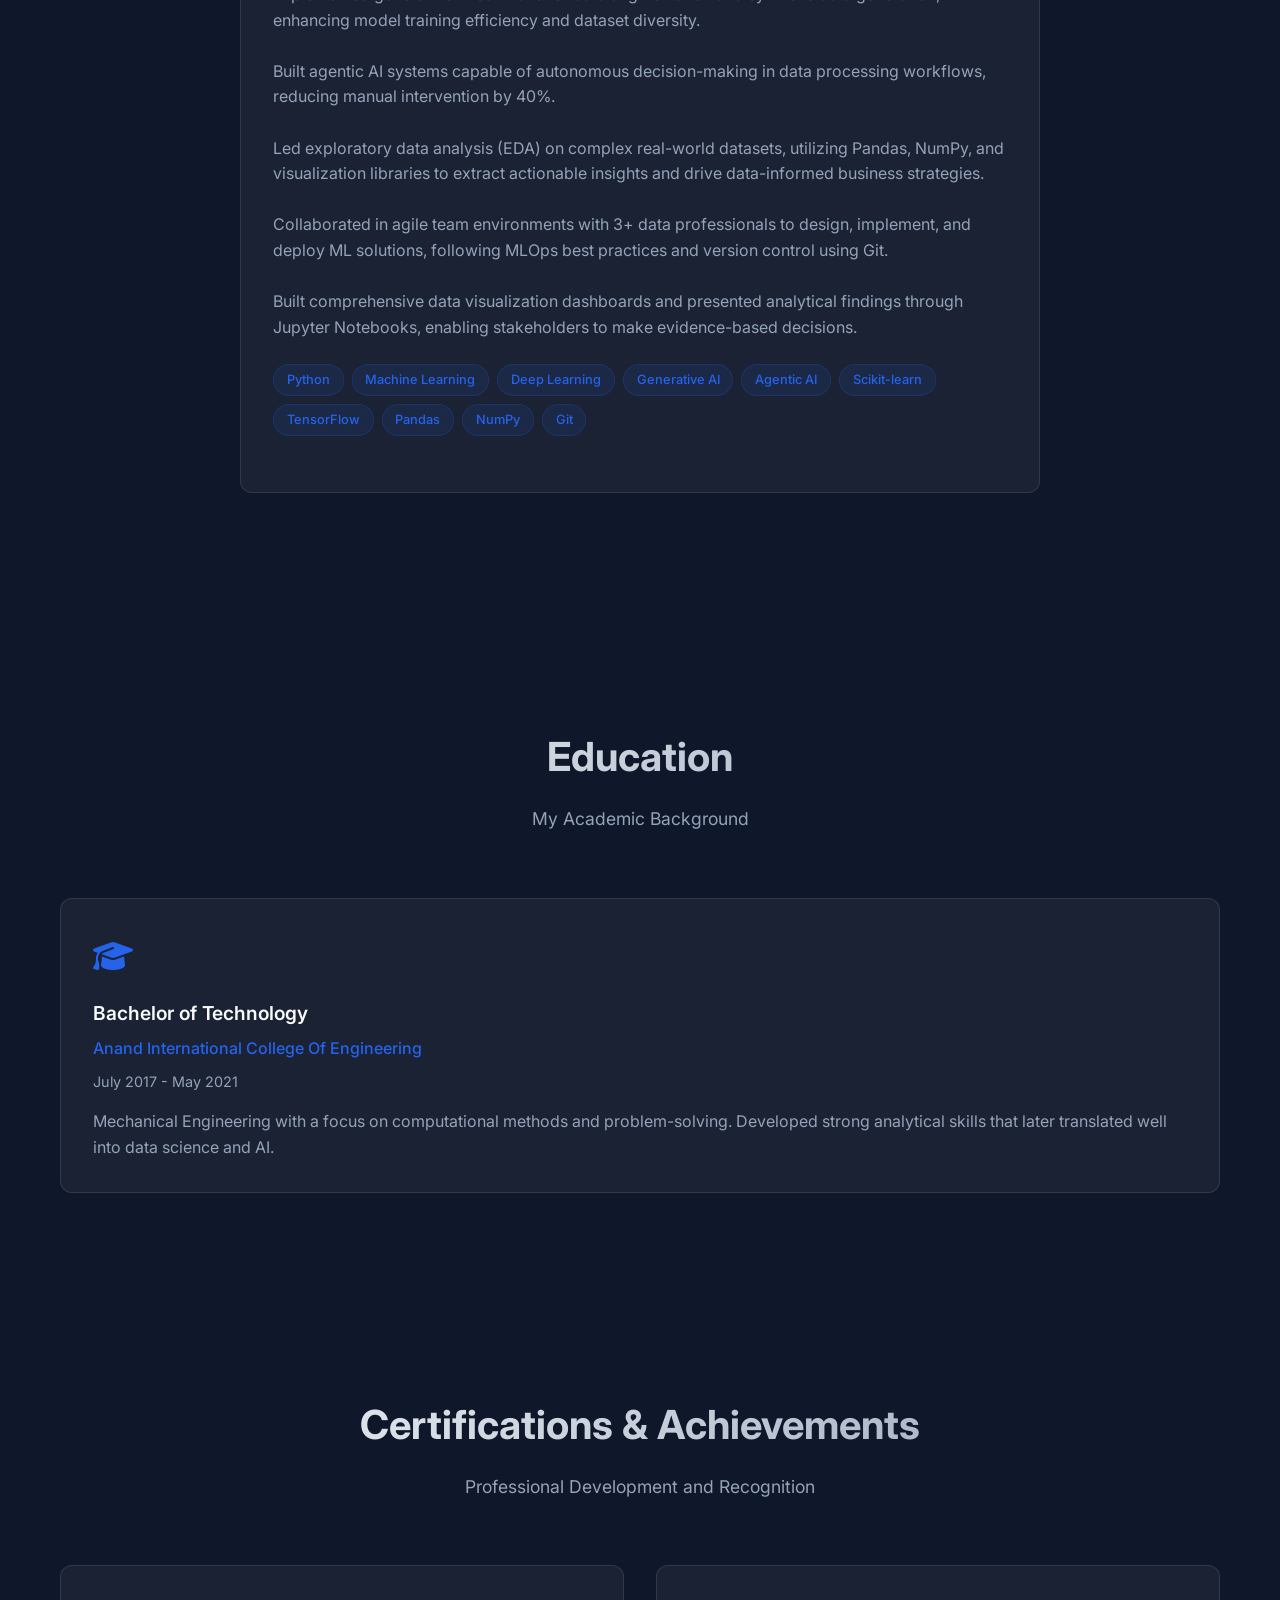
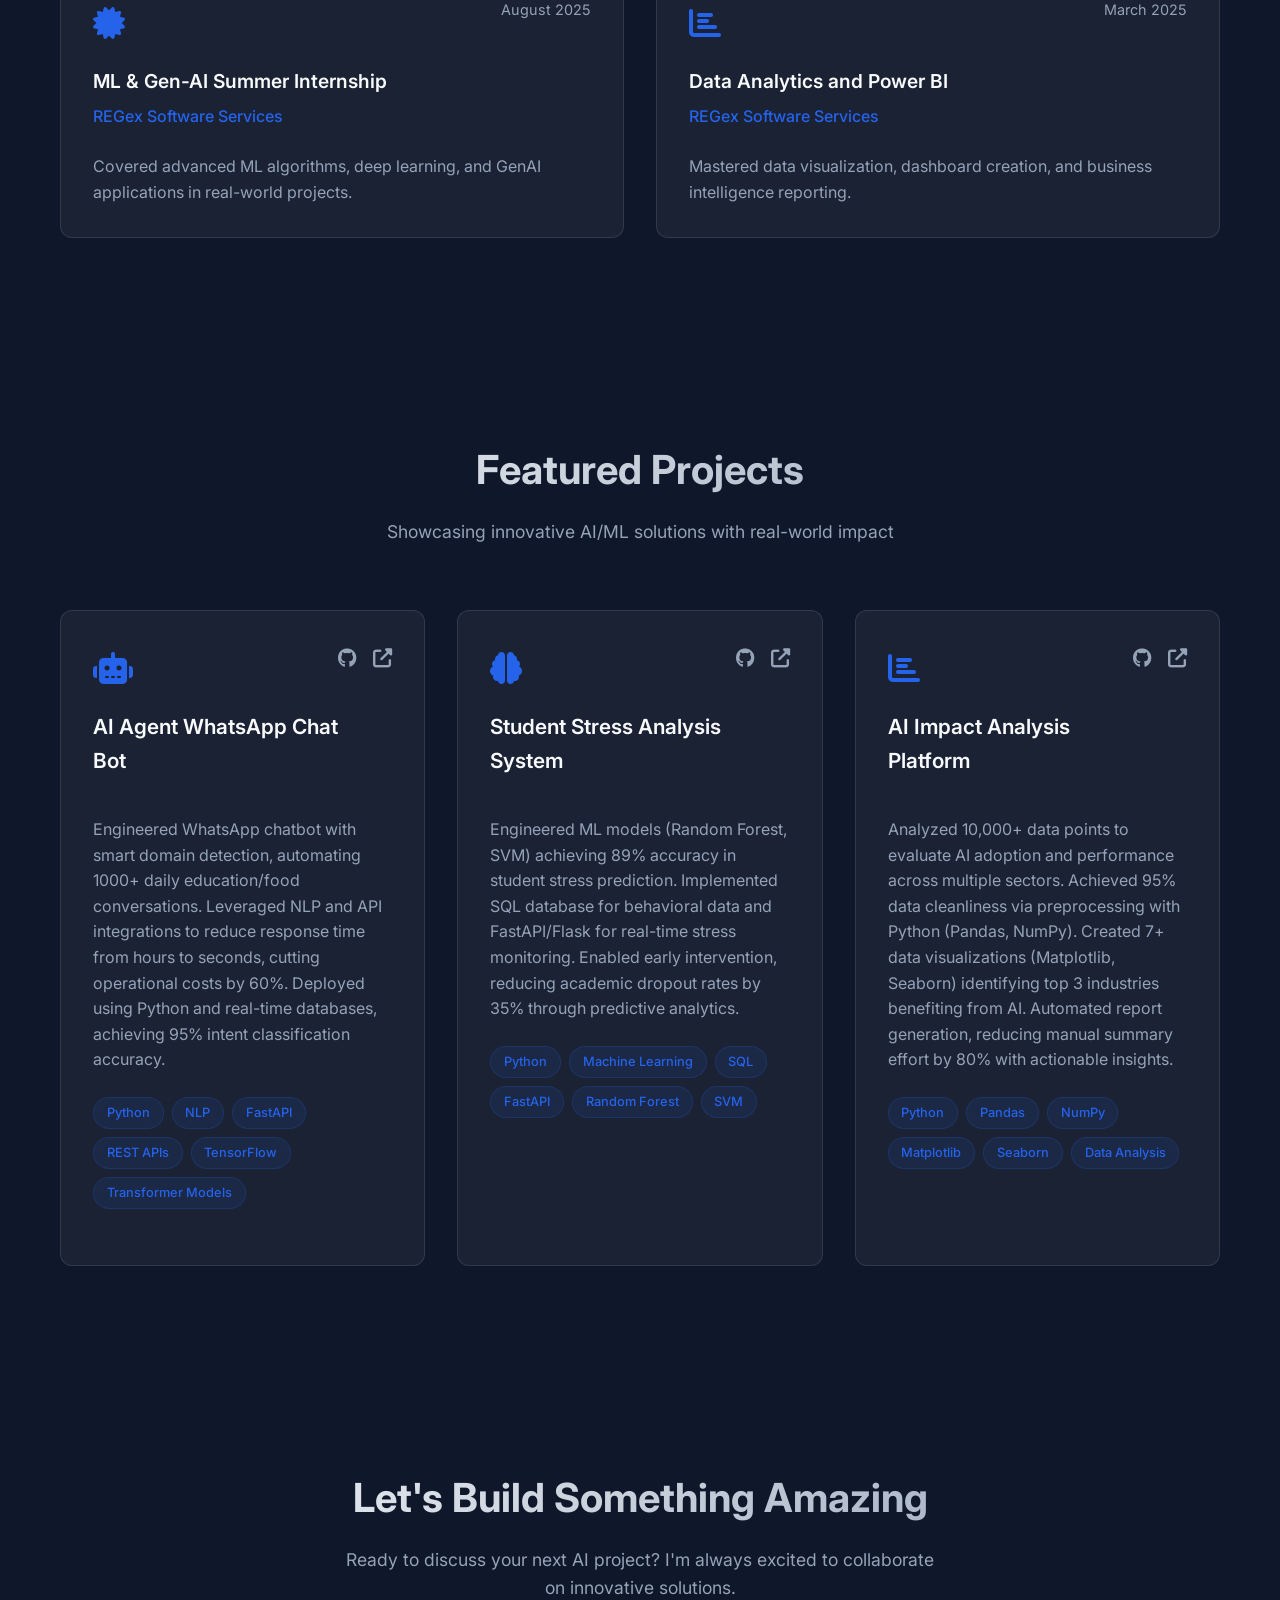
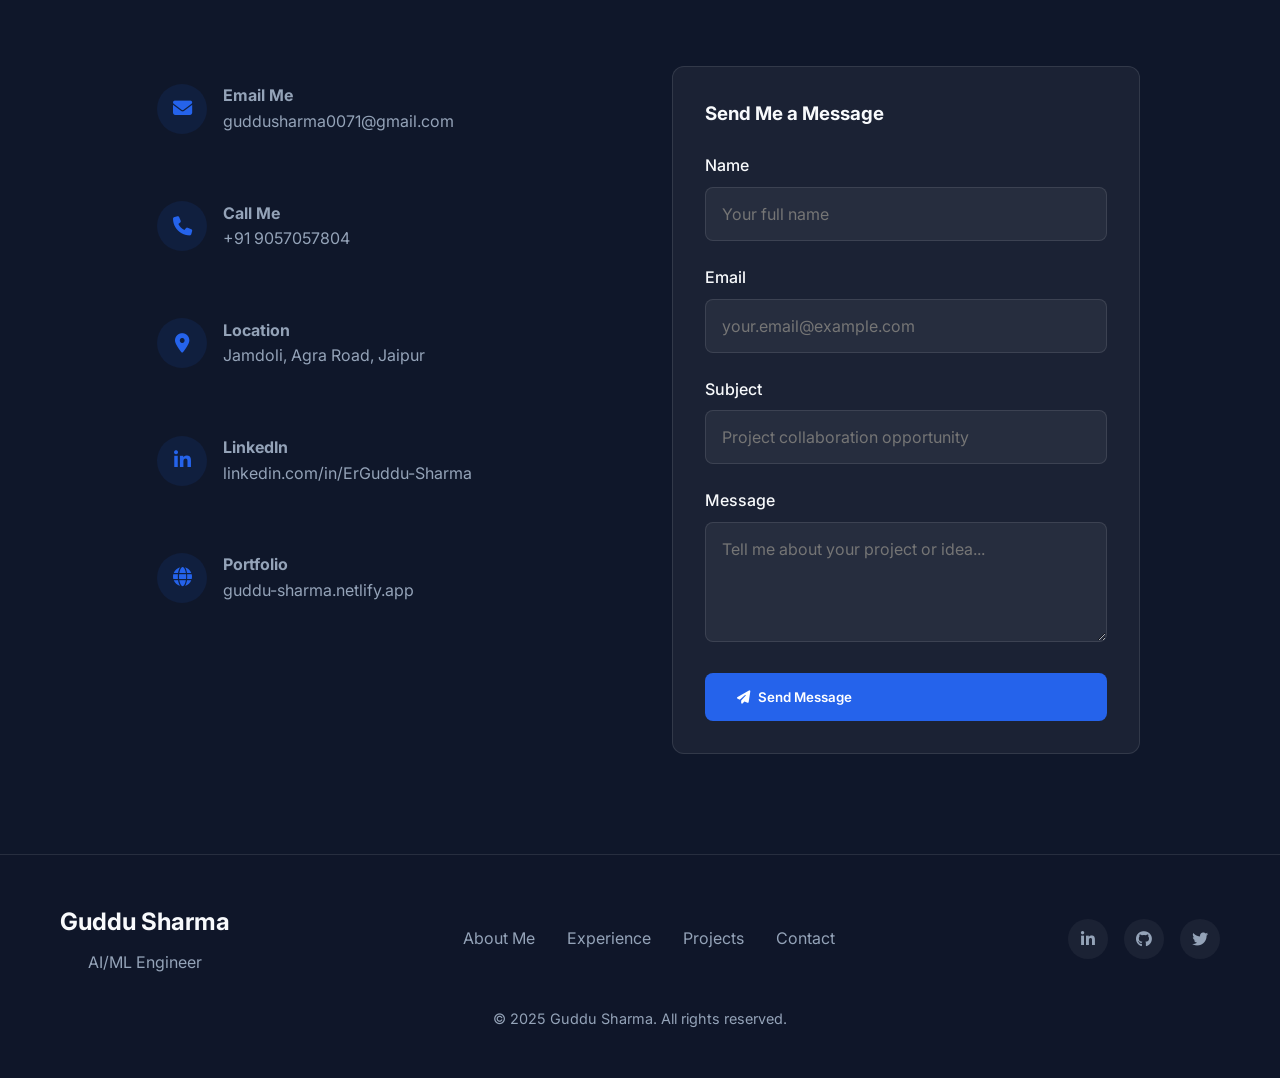
==== commit f8fa3934: "Update index.html" ====
--- a/index.html
+++ b/index.html
@@ -1332,8 +1332,7 @@
                     Hi, I'm Guddu Sharma
                 </h1>
                 <p class="hero-description">
-                    Mechanical Engineer turned Web Developer and Data Science enthusiast, skilled in Python, AI, ML, and Deep Learning. 
-                    Proficient in modern web technologies and passionate about solving real-world problems through data-driven solutions.
+                    AI/ML Engineer with hands-on experience in end-to-end machine learning model development, NLP systems, and deploying scalable AI solutions. Proficient in Python, Deep Learning, and predictive analytics. Passionate about leveraging data-driven approaches and cutting-edge technologies to solve complex real-world problems.
                 </p>
                 <div class="hero-buttons">
                     <a href="#projects" class="btn btn-primary">
@@ -1383,21 +1382,21 @@
                     
                     <div class="skills-grid">
                         <div class="skill-category">
-                            <h4>Deep Learning</h4>
+                            <h4>Technical Skills</h4>
                             <ul class="skill-list">
-                                <li>Neural Networks: CNNs, RNNs</li>
-                                <li>Transformer Architectures</li>
-                                <li>Computer Vision</li>
-                                <li>Natural Language Processing</li>
+                                <li>Python, JavaScript, C, SQL</li>
+                                <li>Machine Learning & Deep Learning</li>
+                                <li>Scikit-learn, TensorFlow, Neural Networks</li>
+                                <li>Generative AI & AI Agent Development</li>
                             </ul>
                         </div>
                         <div class="skill-category">
-                            <h4>MLOps & Deployment</h4>
+                            <h4>Tools & Technologies</h4>
                             <ul class="skill-list">
-                                <li>Model Deployment</li>
-                                <li>Cloud Platforms</li>
-                                <li>Monitoring & CI/CD</li>
-                                <li>Containerization</li>
+                                <li>Pandas, NumPy, Matplotlib, Seaborn</li>
+                                <li>Flask, FastAPI, REST APIs</li>
+                                <li>AWS, CI/CD, Git, Linux</li>
+                                <li>Selenium, Jupyter, VS Code</li>
                             </ul>
                         </div>
                     </div>
@@ -1462,8 +1461,8 @@
                     <div class="skill-icon">
                         <i class="fas fa-project-diagram"></i>
                     </div>
-                    <div class="skill-name">PyTorch</div>
-                    <div class="skill-description">Open source machine learning framework for computer vision and natural language processing</div>
+                    <div class="skill-name">Machine Learning</div>
+                    <div class="skill-description">Expertise in supervised/unsupervised learning, classification, regression, and clustering</div>
                 </div>
                 <div class="skill-item">
                     <div class="skill-icon">
@@ -1474,10 +1473,10 @@
                 </div>
                 <div class="skill-item">
                     <div class="skill-icon">
-                        <i class="fab fa-docker"></i>
-                    </div>
-                    <div class="skill-name">Docker</div>
-                    <div class="skill-description">Containerization platform for packaging and deploying applications</div>
+                        <i class="fas fa-database"></i>
+                    </div>
+                    <div class="skill-name">SQL</div>
+                    <div class="skill-description">Database management and querying for structured data storage and retrieval</div>
                 </div>
                 <div class="skill-item">
                     <div class="skill-icon">
@@ -1490,8 +1489,8 @@
                     <div class="skill-icon">
                         <i class="fas fa-database"></i>
                     </div>
-                    <div class="skill-name">MySQL</div>
-                    <div class="skill-description">Relational database management system for structured data storage</div>
+                    <div class="skill-name">Pandas</div>
+                    <div class="skill-description">Data manipulation and analysis library for Python programming</div>
                 </div>
                 <div class="skill-item">
                     <div class="skill-icon">
@@ -1515,48 +1514,34 @@
                 <div class="timeline-item">
                     <div class="timeline-header">
                         <div>
-                            <h3 class="timeline-title">Data Science Intern</h3>
+                            <h3 class="timeline-title">AI/ML Intern</h3>
                             <p class="timeline-company">REGex Software Services</p>
                         </div>
                         <span class="timeline-date">Jan 2025 - Present</span>
                     </div>
                     <p class="timeline-description">
-                        Applied Python to analyze datasets of 10K+ records, identifying key business trends and anomalies. 
-                        Collaborated with a team of 3+ peers to build ML models that improved prediction accuracy by ~20%. 
-                        Developed and tested classification/regression models using Scikit-learn, enhancing performance via hyperparameter tuning. 
-                        Performed EDA on real-world data to extract actionable insights and present findings in Jupyter Notebook.
+                        Engineered end-to-end machine learning pipelines using Python to process and analyze datasets of 10,000+ records, identifying critical business trends and data anomalies that informed strategic decisions.<br><br>
+                        Developed and optimized ML models, including classification/regression (Random Forest, SVM) and deep learning architectures, achieving ~20% improvement in prediction accuracy through systematic hyperparameter tuning and cross-validation.<br><br>
+                        Implemented generative AI solutions for data augmentation and synthetic data generation, enhancing model training efficiency and dataset diversity.<br><br>
+                        Built agentic AI systems capable of autonomous decision-making in data processing workflows, reducing manual intervention by 40%.<br><br>
+                        Led exploratory data analysis (EDA) on complex real-world datasets, utilizing Pandas, NumPy, and visualization libraries to extract actionable insights and drive data-informed business strategies.<br><br>
+                        Collaborated in agile team environments with 3+ data professionals to design, implement, and deploy ML solutions, following MLOps best practices and version control using Git.<br><br>
+                        Built comprehensive data visualization dashboards and presented analytical findings through Jupyter Notebooks, enabling stakeholders to make evidence-based decisions.
                     </p>
                     <div class="project-tech">
                         <span class="tech-tag">Python</span>
-                        <span class="tech-tag">MLOps</span>
                         <span class="tech-tag">Machine Learning</span>
+                        <span class="tech-tag">Deep Learning</span>
+                        <span class="tech-tag">Generative AI</span>
+                        <span class="tech-tag">Agentic AI</span>
                         <span class="tech-tag">Scikit-learn</span>
-                        <span class="tech-tag">Deep Learning</span>
-                        <span class="tech-tag">SQL</span>
-                        <span class="tech-tag">GitHub</span>
-                        <span class="tech-tag">AWS</span>
+                        <span class="tech-tag">TensorFlow</span>
+                        <span class="tech-tag">Pandas</span>
+                        <span class="tech-tag">NumPy</span>
+                        <span class="tech-tag">Git</span>
                     </div>
                 </div>
                 
-                <div class="timeline-item">
-                    <div class="timeline-header">
-                        <div>
-                            <h3 class="timeline-title">Web Development Intern</h3>
-                            <p class="timeline-company">CodeHelp.Org</p>
-                        </div>
-                        <span class="timeline-date">Jan 2024 - Jan 2025</span>
-                    </div>
-                    <p class="timeline-description">
-                        Designed and developed responsive web pages using HTML, CSS, and JavaScript. 
-                        Partnered with UI/UX designers to enhance user interfaces and website usability.
-                    </p>
-                    <div class="project-tech">
-                        <span class="tech-tag">HTML</span>
-                        <span class="tech-tag">CSS</span>
-                        <span class="tech-tag">JavaScript</span>
-                        <span class="tech-tag">UI/UX Design</span>
-                    </div>
-                </div>
             </div>
         </div>
     </section>
@@ -1605,8 +1590,7 @@
                         <span class="certification-date">August 2025</span>
                     </div>
                     <p class="certification-description">
-                        Comprehensive training in machine learning and generative AI technologies, 
-                        with hands-on projects and real-world applications.
+                        Covered advanced ML algorithms, deep learning, and GenAI applications in real-world projects.
                     </p>
                 </div>
                 
@@ -1622,58 +1606,10 @@
                         <span class="certification-date">March 2025</span>
                     </div>
                     <p class="certification-description">
-                        Training in data analytics techniques and Power BI for creating interactive 
-                        dashboards and data visualizations.
+                        Mastered data visualization, dashboard creation, and business intelligence reporting.
                     </p>
                 </div>
                 
-                <div class="certification-card">
-                    <div class="certification-header">
-                        <div>
-                            <div class="certification-icon">
-                                <i class="fab fa-js"></i>
-                            </div>
-                            <h3 class="certification-title">Legacy Javascript and Data Structures</h3>
-                            <p class="certification-organization">FreeCodeCamp.org</p>
-                        </div>
-                        <span class="certification-date">August 2024</span>
-                    </div>
-                    <p class="certification-description">
-                        Certification in JavaScript programming and data structures algorithms.
-                    </p>
-                </div>
-                
-                <div class="certification-card">
-                    <div class="certification-header">
-                        <div>
-                            <div class="certification-icon">
-                                <i class="fab fa-js"></i>
-                            </div>
-                            <h3 class="certification-title">JavaScript Data Structure and Algorithm</h3>
-                            <p class="certification-organization">FreeCodeCamp.org</p>
-                        </div>
-                        <span class="certification-date">July 2024</span>
-                    </div>
-                    <p class="certification-description">
-                        Advanced certification in JavaScript data structures and algorithms.
-                    </p>
-                </div>
-                
-                <div class="certification-card">
-                    <div class="certification-header">
-                        <div>
-                            <div class="certification-icon">
-                                <i class="fas fa-laptop-code"></i>
-                            </div>
-                            <h3 class="certification-title">Responsive Web Design</h3>
-                            <p class="certification-organization">FreeCodeCamp.org</p>
-                        </div>
-                        <span class="certification-date">April 2024</span>
-                    </div>
-                    <p class="certification-description">
-                        Certification in creating responsive web designs that work across all devices.
-                    </p>
-                </div>
             </div>
         </div>
     </section>
@@ -1693,7 +1629,7 @@
                             <div class="project-icon">
                                 <i class="fas fa-robot"></i>
                             </div>
-                            <h3 class="project-title">AI WhatsApp Chat Bot</h3>
+                            <h3 class="project-title">AI Agent WhatsApp Chat Bot</h3>
                         </div>
                         <div class="project-links">
                             <a href="#" class="project-link">
@@ -1712,8 +1648,10 @@
                     <div class="project-tech">
                         <span class="tech-tag">Python</span>
                         <span class="tech-tag">NLP</span>
-                        <span class="tech-tag">WhatsApp API</span>
                         <span class="tech-tag">FastAPI</span>
+                        <span class="tech-tag">REST APIs</span>
+                        <span class="tech-tag">TensorFlow</span>
+                        <span class="tech-tag">Transformer Models</span>
                     </div>
                 </div>
 
@@ -1724,10 +1662,10 @@
                             <div class="project-icon">
                                 <i class="fas fa-brain"></i>
                             </div>
-                            <h3 class="project-title">Student Stress Analysis</h3>
+                            <h3 class="project-title">Student Stress Analysis System</h3>
                         </div>
                         <div class="project-links">
-                            <a href="https://github.com/ErGudduSharma/sql_ml_ui_model.git" class="project-link">
+                            <a href="https://github.com/ErGudduSharma/sql_mL_ui_model.git" class="project-link">
                                 <i class="fab fa-github"></i>
                             </a>
                             <a href="#" class="project-link">
@@ -1741,10 +1679,12 @@
                         Enabled early intervention, reducing academic dropout rates by 35% through predictive analytics.
                     </p>
                     <div class="project-tech">
+                        <span class="tech-tag">Python</span>
                         <span class="tech-tag">Machine Learning</span>
                         <span class="tech-tag">SQL</span>
                         <span class="tech-tag">FastAPI</span>
-                        <span class="tech-tag">Flask</span>
+                        <span class="tech-tag">Random Forest</span>
+                        <span class="tech-tag">SVM</span>
                     </div>
                 </div>
 
@@ -1755,7 +1695,7 @@
                             <div class="project-icon">
                                 <i class="fas fa-chart-bar"></i>
                             </div>
-                            <h3 class="project-title">AI Impact Analysis</h3>
+                            <h3 class="project-title">AI Impact Analysis Platform</h3>
                         </div>
                         <div class="project-links">
                             <a href="https://github.com/ErGudduSharma/AI_ML_Project.git" class="project-link">
@@ -1773,10 +1713,12 @@
                         Automated report generation, reducing manual summary effort by 80% with actionable insights.
                     </p>
                     <div class="project-tech">
-                        <span class="tech-tag">Data Analysis</span>
                         <span class="tech-tag">Python</span>
                         <span class="tech-tag">Pandas</span>
-                        <span class="tech-tag">Visualization</span>
+                        <span class="tech-tag">NumPy</span>
+                        <span class="tech-tag">Matplotlib</span>
+                        <span class="tech-tag">Seaborn</span>
+                        <span class="tech-tag">Data Analysis</span>
                     </div>
                 </div>
             </div>
@@ -1819,6 +1761,24 @@
                             <p>Jamdoli, Agra Road, Jaipur</p>
                         </div>
                     </div>
+                    <a href="https://www.linkedin.com/in/ErGuddu-Sharma" class="contact-item">
+                        <div class="contact-icon">
+                            <i class="fab fa-linkedin-in"></i>
+                        </div>
+                        <div>
+                            <h4>LinkedIn</h4>
+                            <p>linkedin.com/in/ErGuddu-Sharma</p>
+                        </div>
+                    </a>
+                    <a href="https://guddu-sharma.netlify.app/" class="contact-item">
+                        <div class="contact-icon">
+                            <i class="fas fa-globe"></i>
+                        </div>
+                        <div>
+                            <h4>Portfolio</h4>
+                            <p>guddu-sharma.netlify.app</p>
+                        </div>
+                    </a>
                 </div>
                 <form class="contact-form">
                     <h3 style="color: var(--light); margin-bottom: 1.5rem;">Send Me a Message</h3>
@@ -1972,4 +1932,4 @@
         });
     </script>
 </body>
-</html>+</html>
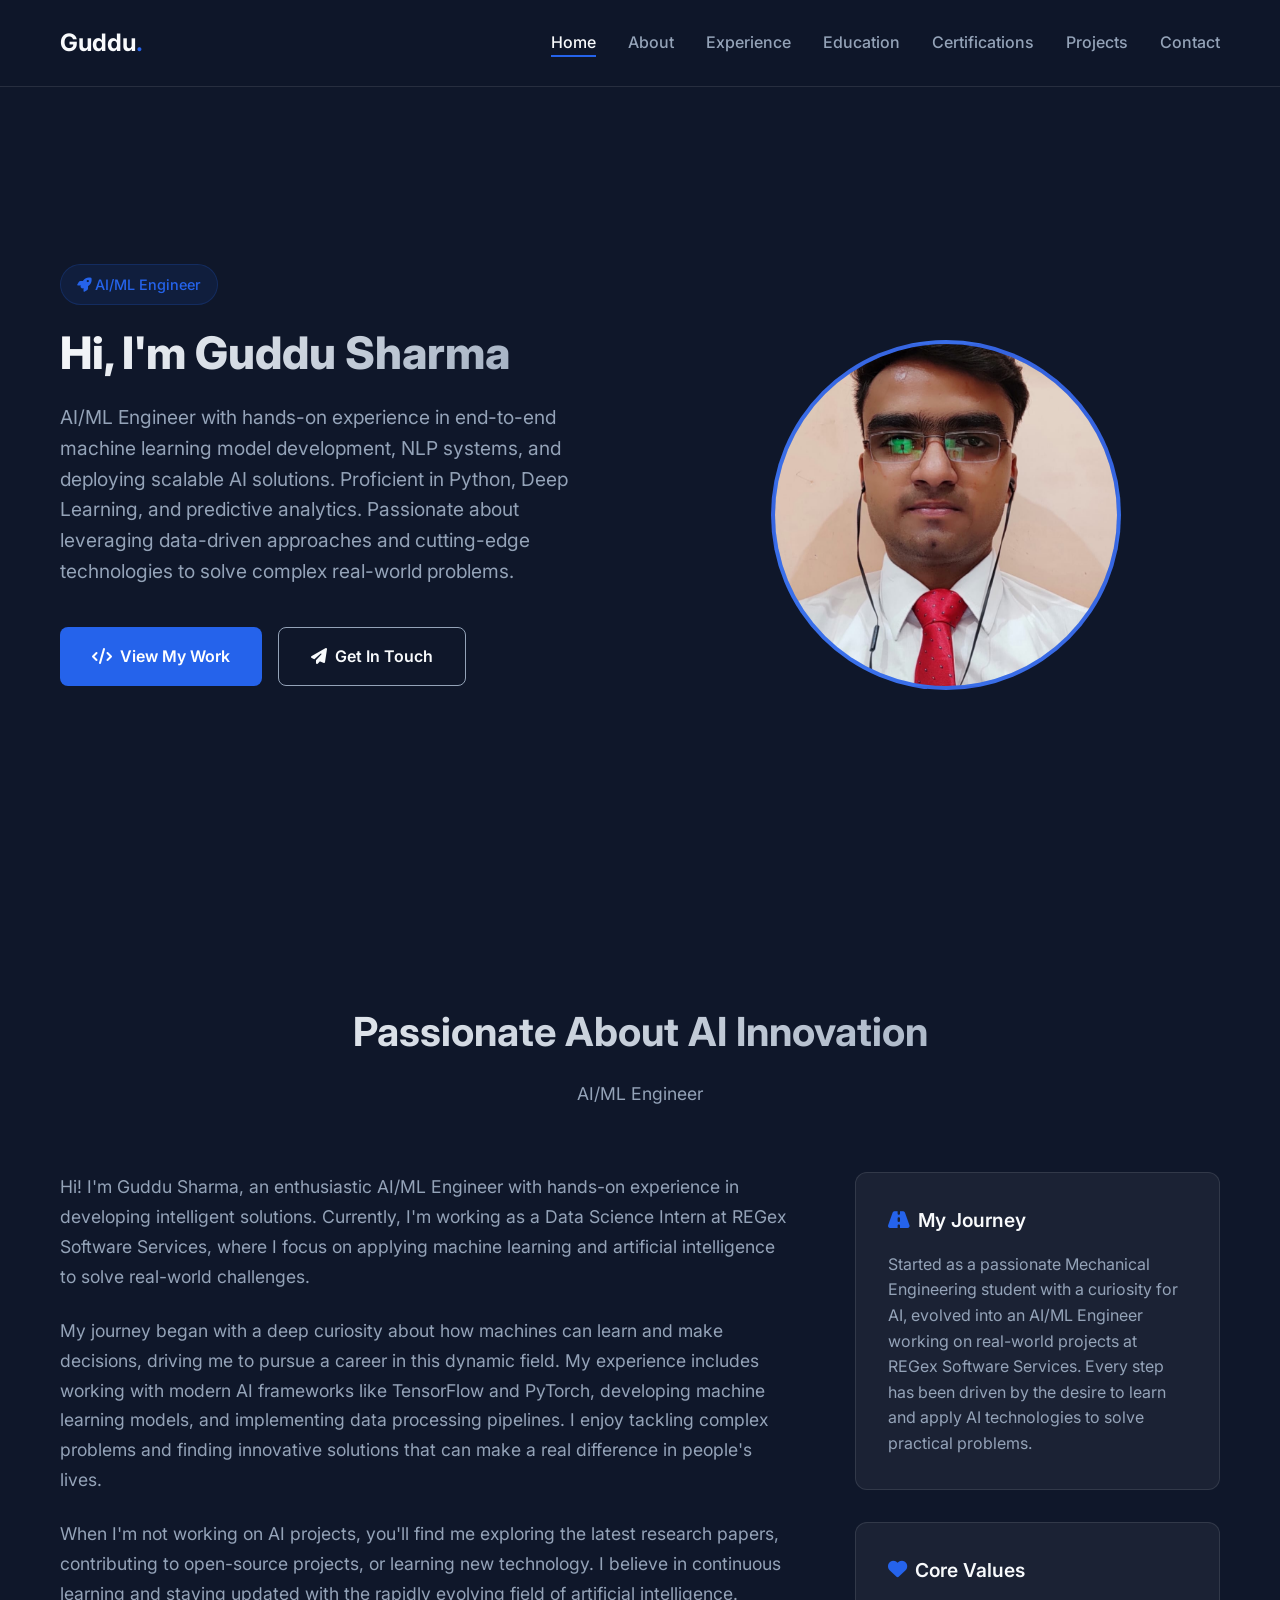
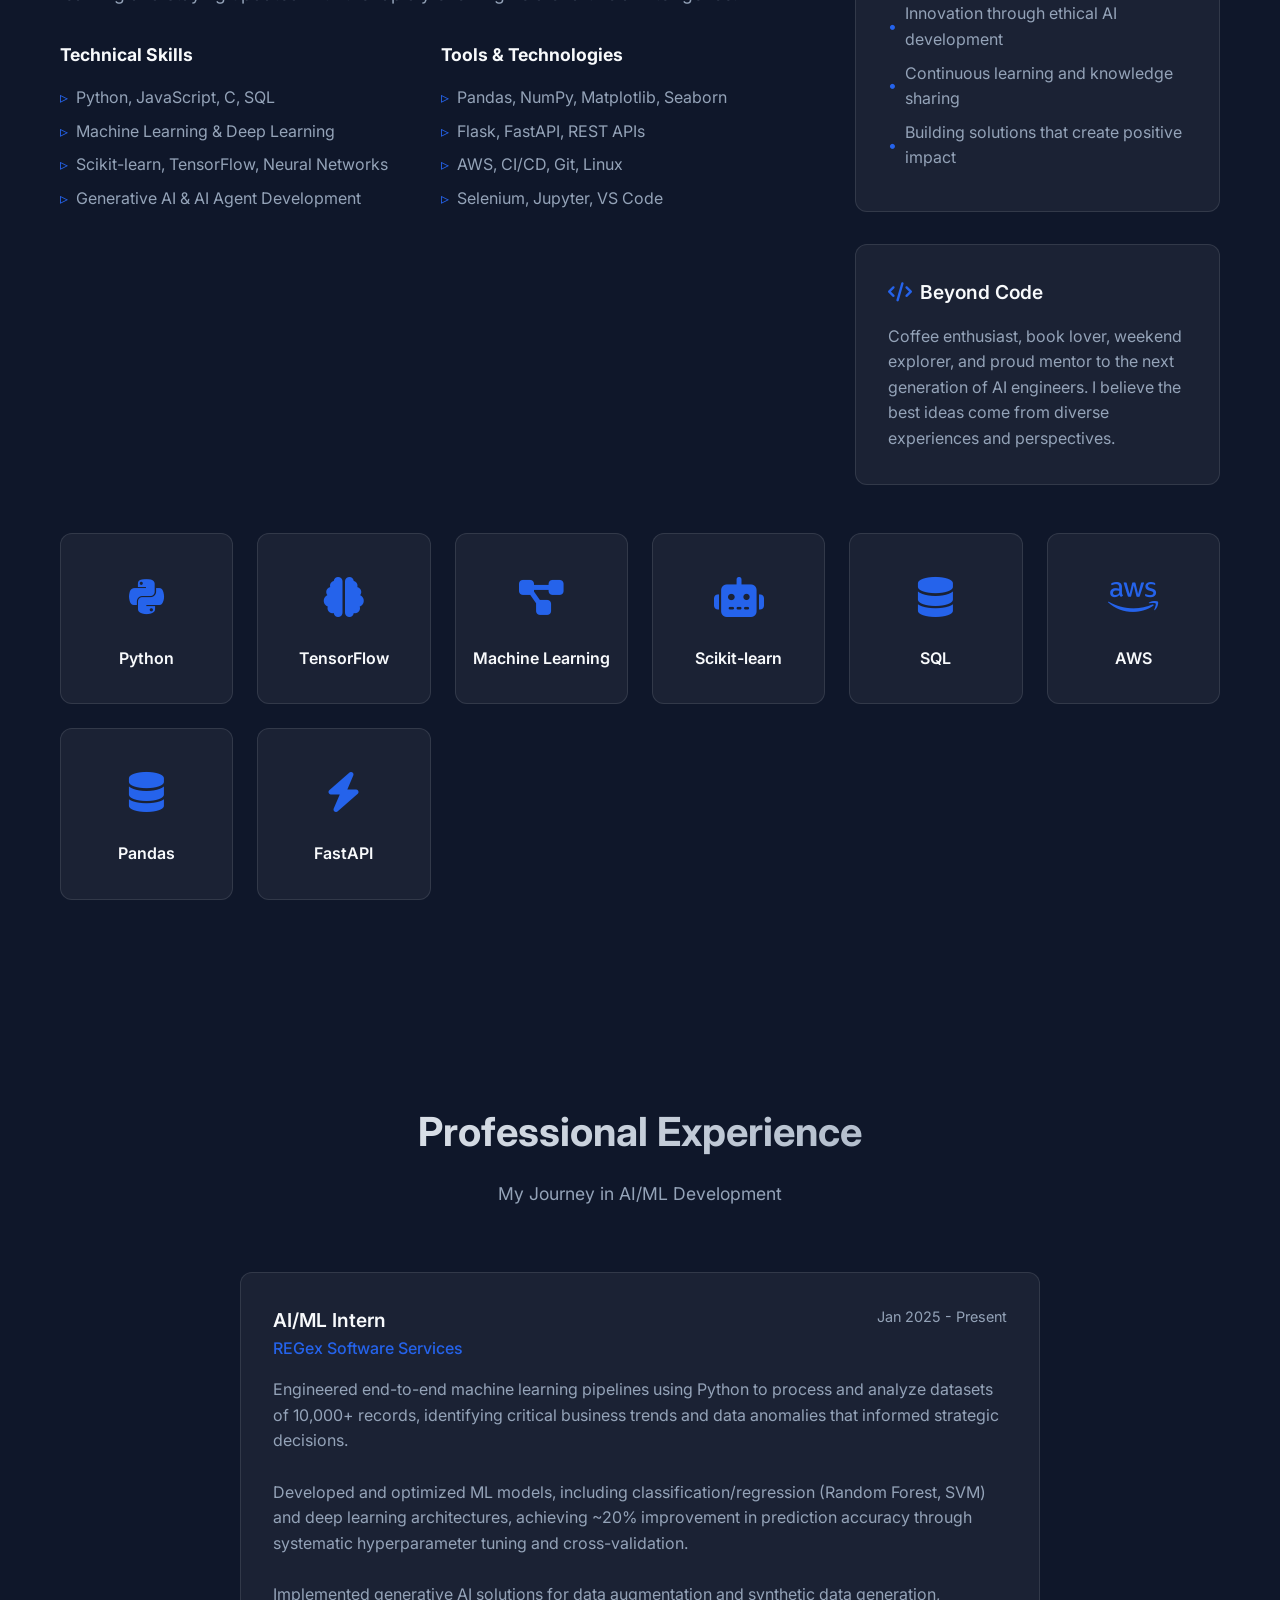
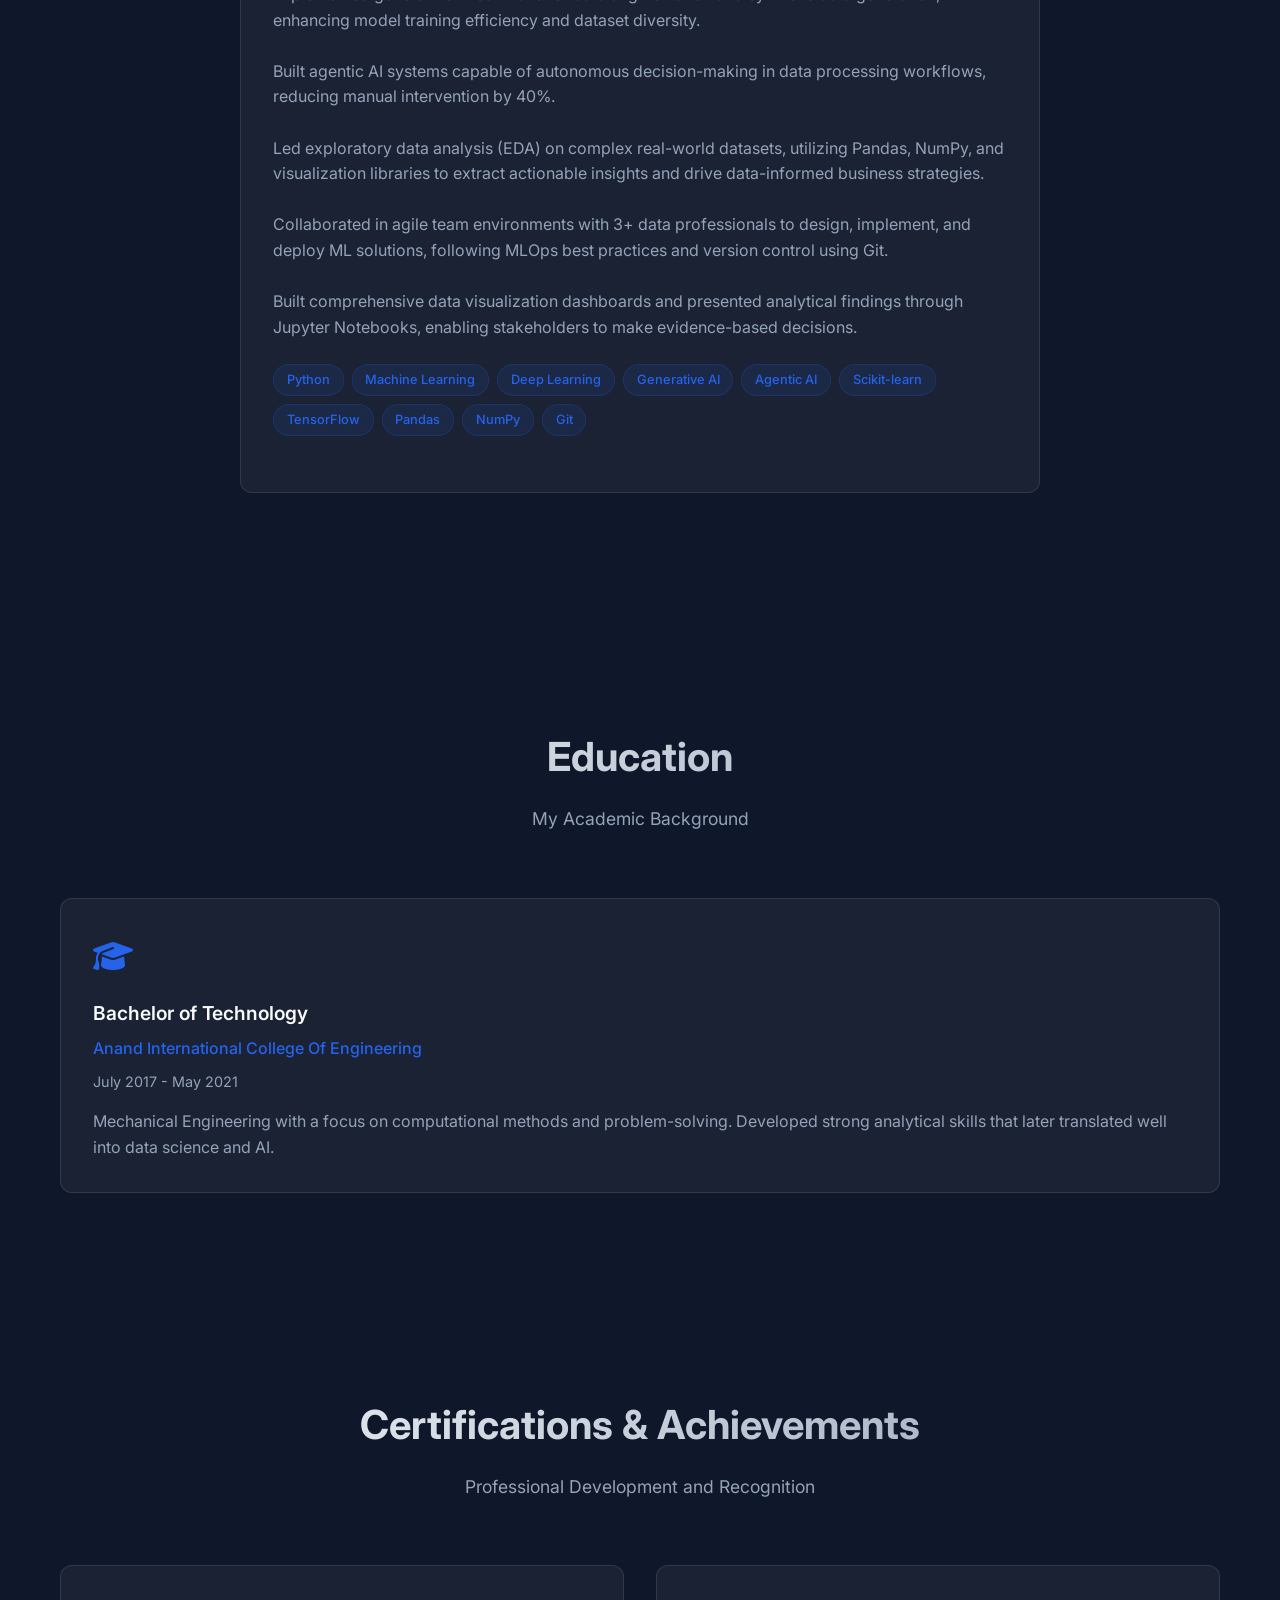
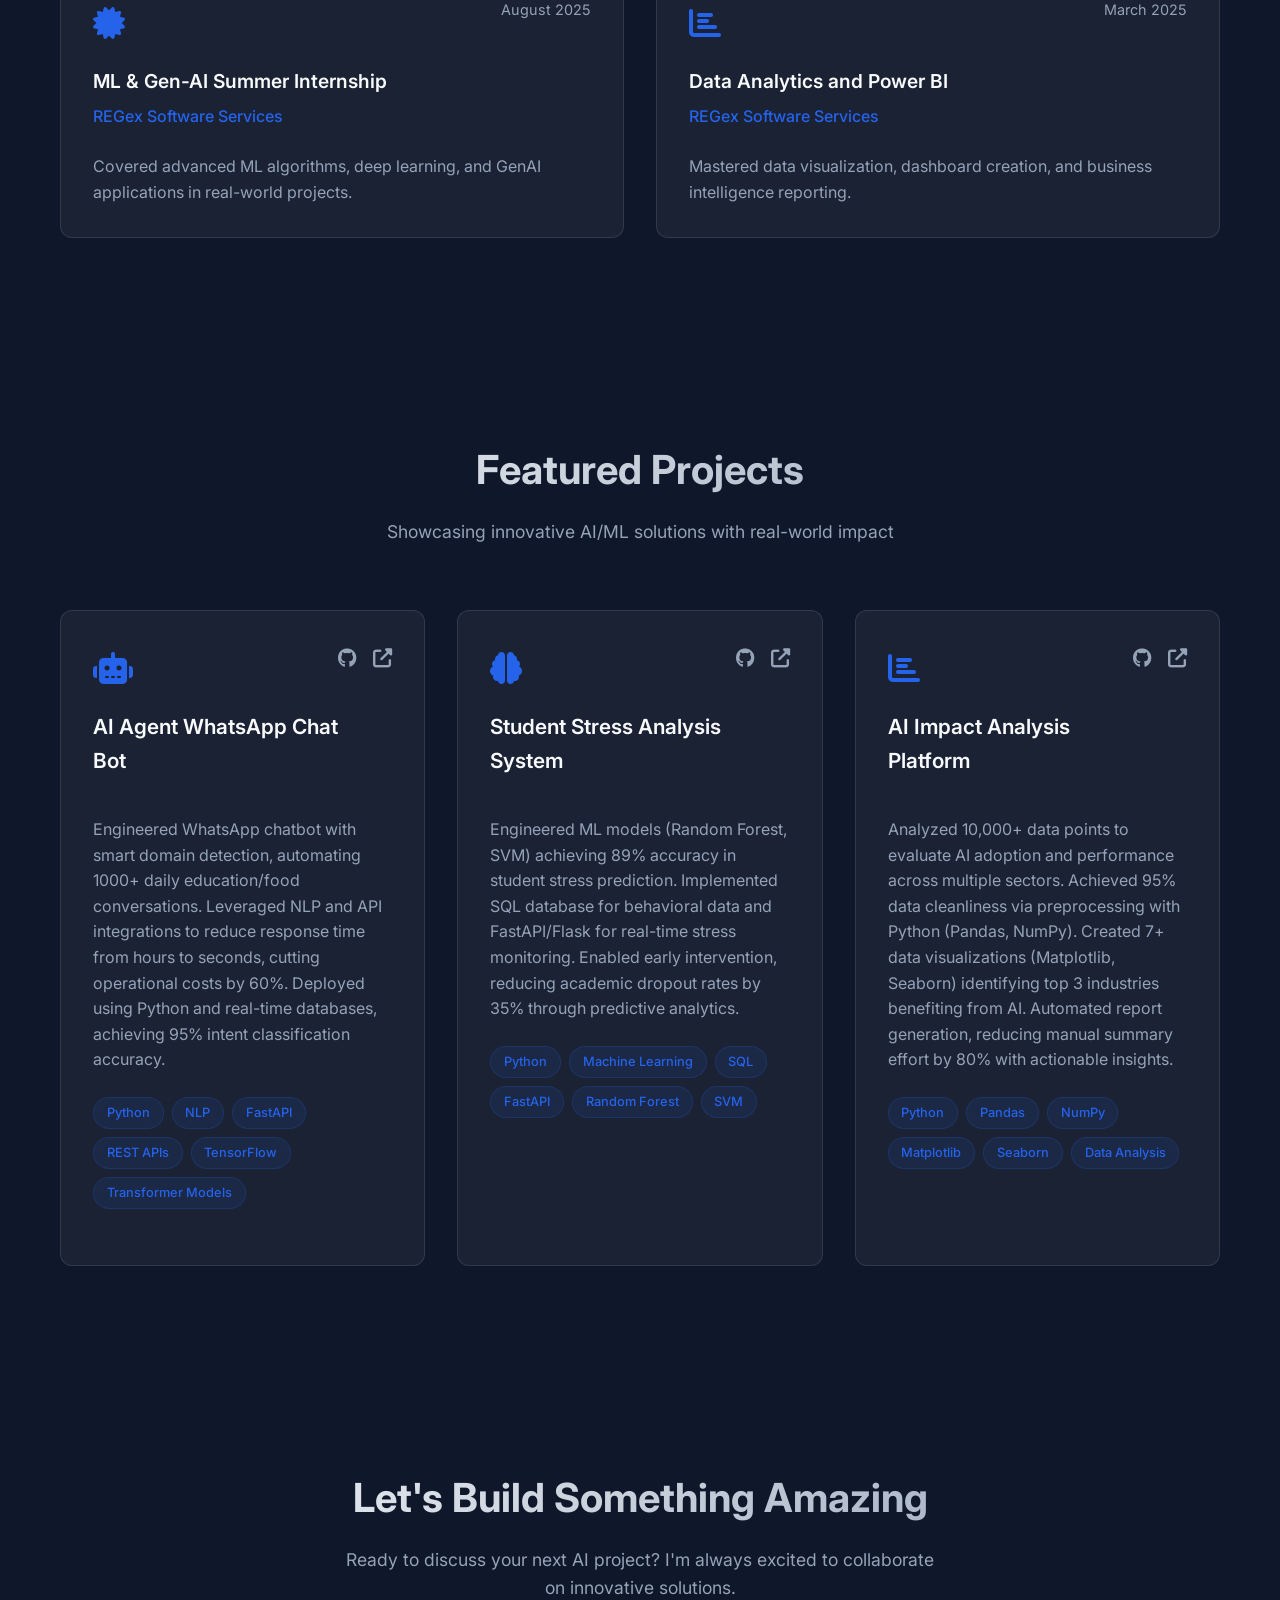
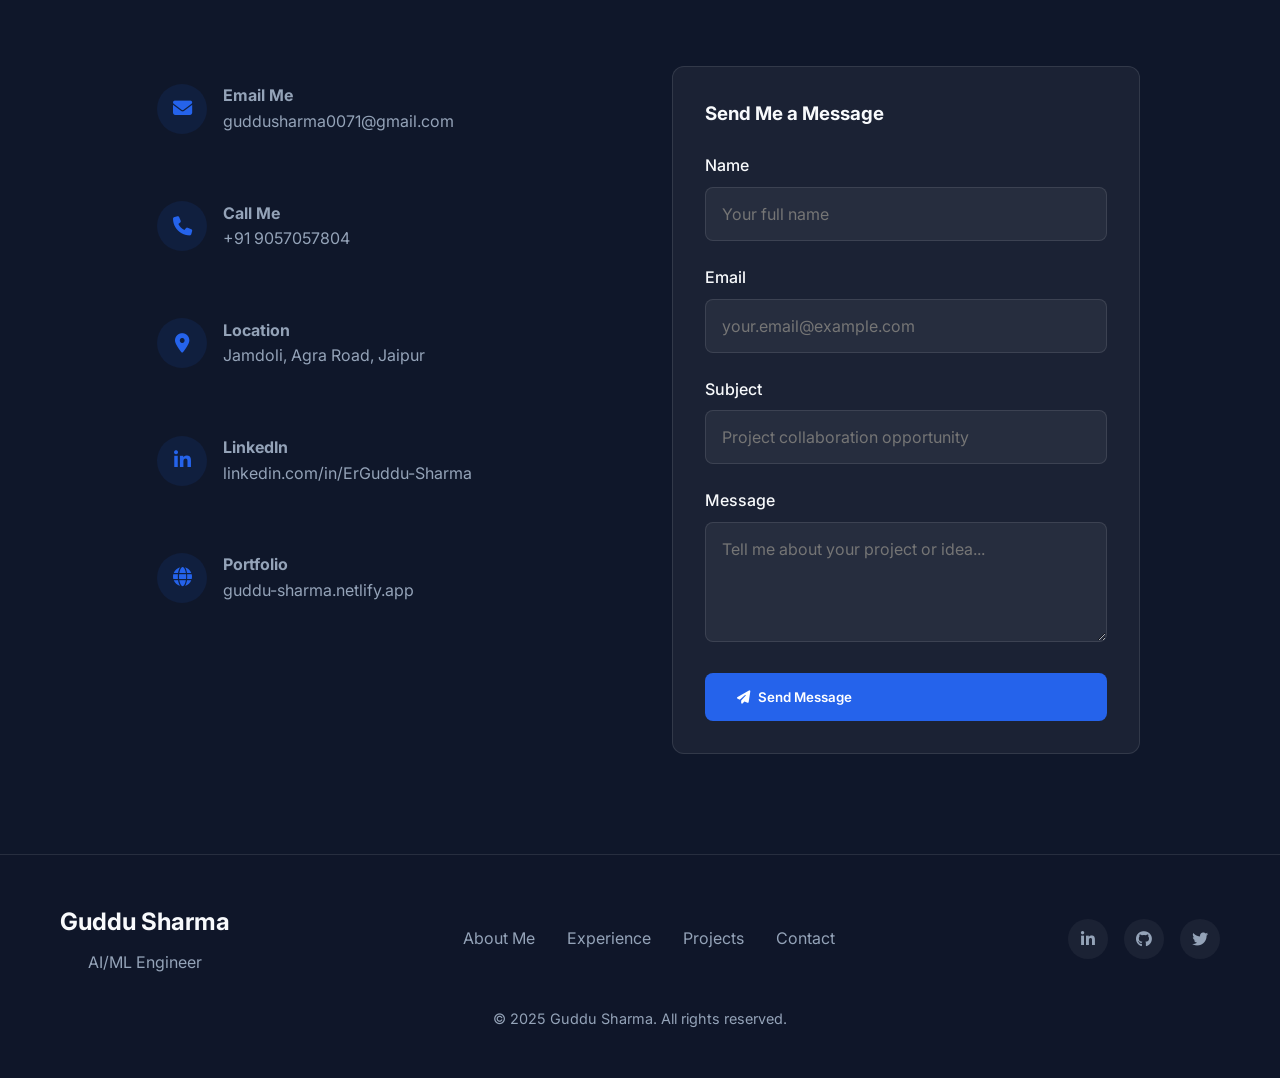
==== commit eeff90dc: "Update index.html" ====
--- a/index.html
+++ b/index.html
@@ -1359,7 +1359,7 @@
         <div class="container">
             <div class="section-header">
                 <h2 class="section-title">Passionate About AI Innovation</h2>
-                <p class="section-subtitle">AI/ML Engineer • Hands-on Experience</p>
+                <p class="section-subtitle">AI/ML Engineer</p>
             </div>
             <div class="about-content">
                 <div class="about-text">
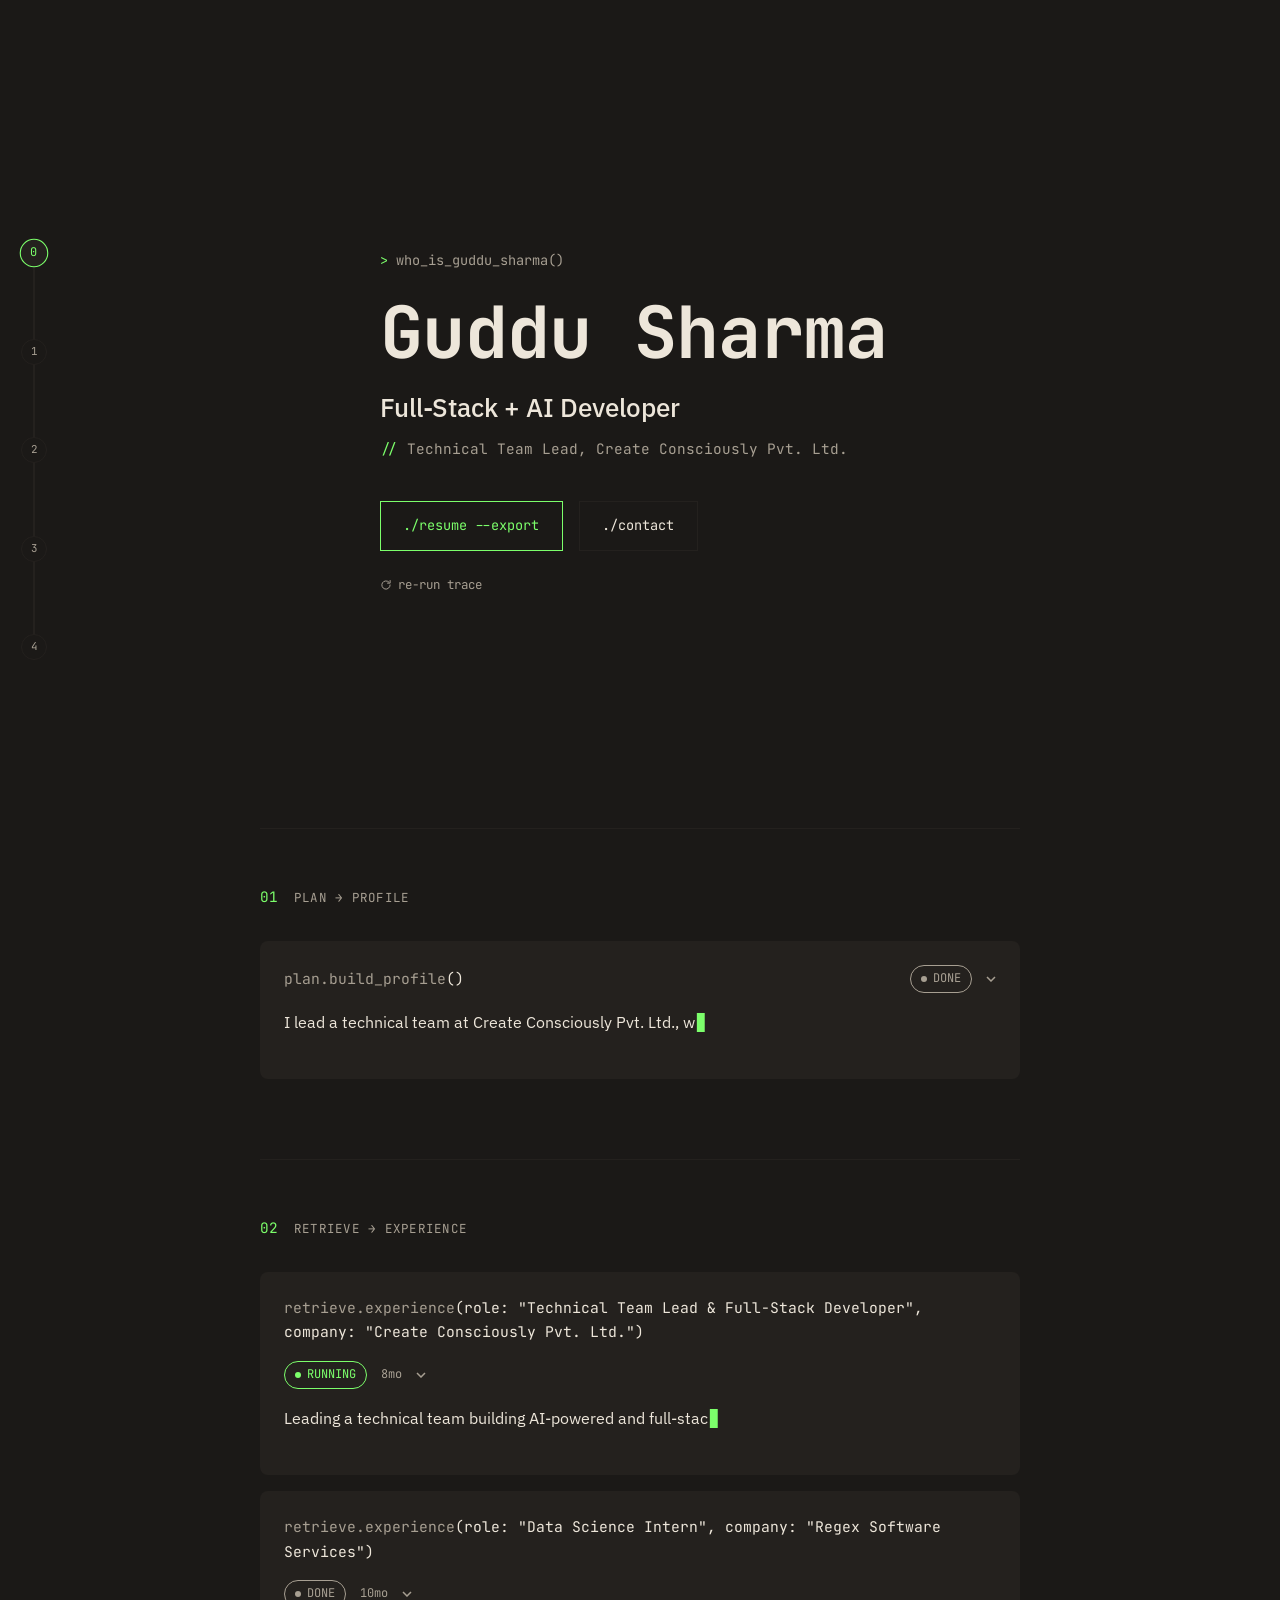
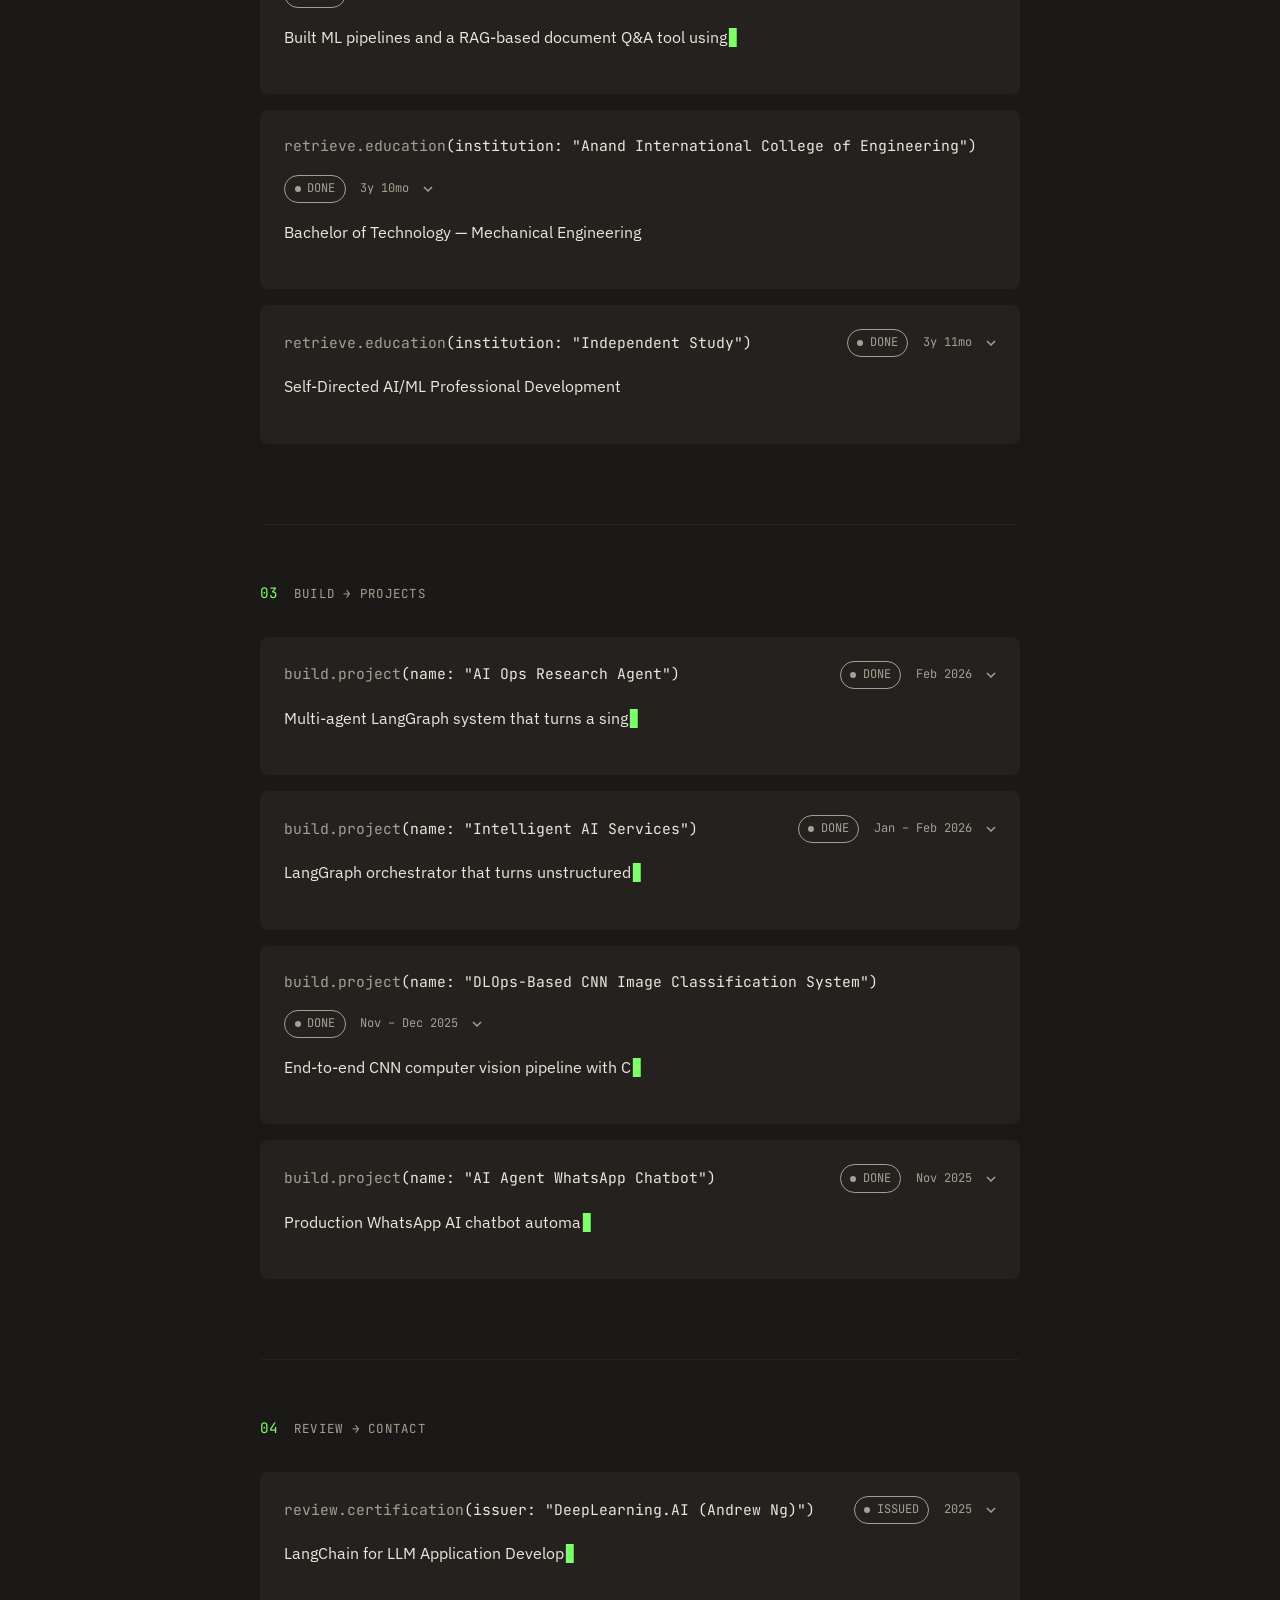
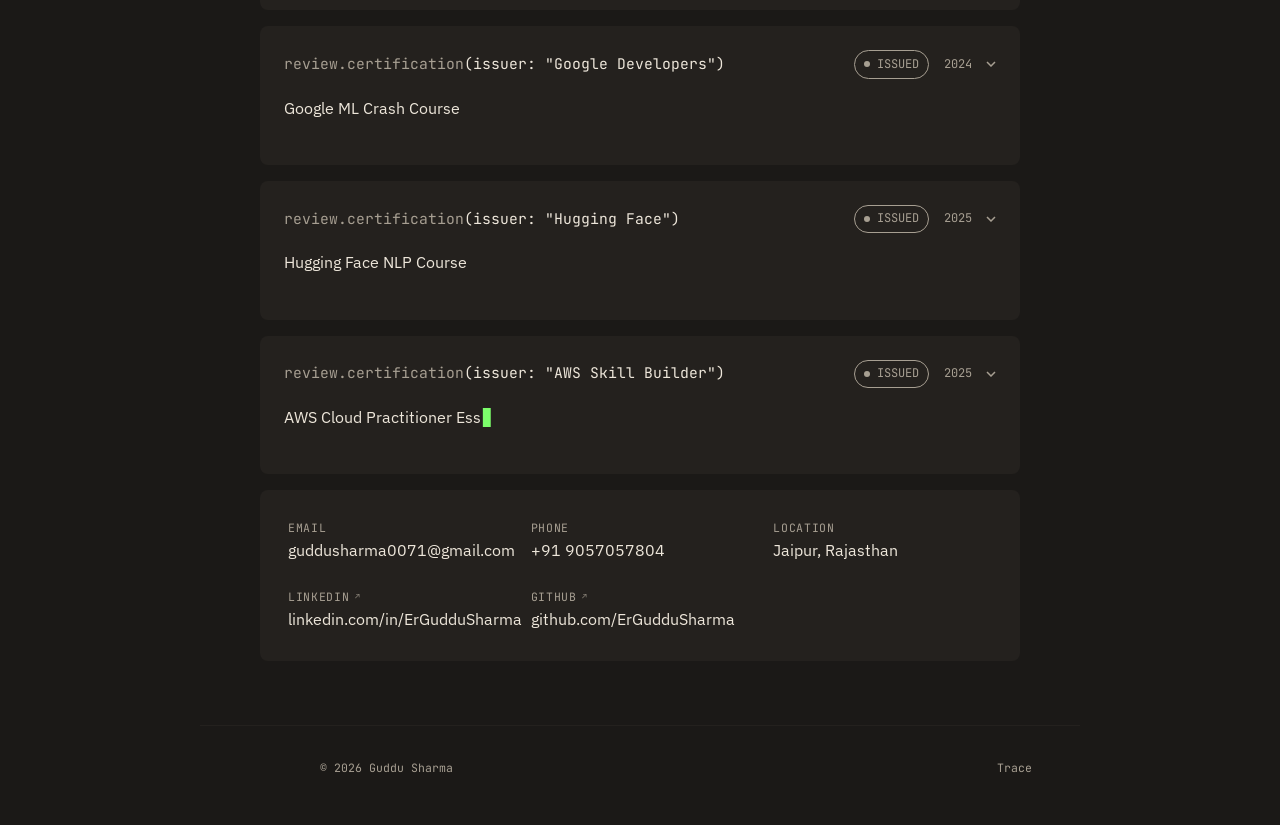
==== commit 56d768f8: "Build Trace portfolio (direction A) Data-driven, data-rendered from src/data/*.js: the page presents" ====
--- a/index.html
+++ b/index.html
@@ -3,1933 +3,24 @@
 <head>
     <meta charset="UTF-8">
     <meta name="viewport" content="width=device-width, initial-scale=1.0">
-    <title>Guddu Sharma - AI/ML Engineer</title>
-    <link rel="stylesheet" href="https://cdnjs.cloudflare.com/ajax/libs/font-awesome/6.4.0/css/all.min.css">
-    <link href="https://fonts.googleapis.com/css2?family=Inter:wght@300;400;500;600;700;800&display=swap" rel="stylesheet">
-    <style>
-        * {
-            margin: 0;
-            padding: 0;
-            box-sizing: border-box;
-            font-family: 'Inter', sans-serif;
-        }
-
-        :root {
-            --primary: #2563eb;
-            --primary-dark: #1d4ed8;
-            --secondary: #64748b;
-            --dark: #0f172a;
-            --light: #f8fafc;
-            --gray: #94a3b8;
-            --card-bg: rgba(255, 255, 255, 0.05);
-            --transition: all 0.3s cubic-bezier(0.4, 0, 0.2, 1);
-        }
-
-        html {
-            scroll-behavior: smooth;
-        }
-
-        body {
-            background: var(--dark);
-            color: var(--light);
-            line-height: 1.6;
-            overflow-x: hidden;
-        }
-
-        .container {
-            max-width: 1200px;
-            margin: 0 auto;
-            padding: 0 20px;
-        }
-
-        /* Welcome Animation */
-        .welcome-screen {
-            position: fixed;
-            top: 0;
-            left: 0;
-            width: 100%;
-            height: 100%;
-            background: var(--dark);
-            display: flex;
-            justify-content: center;
-            align-items: center;
-            z-index: 9999;
-            animation: fadeOut 1s ease-in-out 2s forwards;
-        }
-
-        .welcome-content {
-            text-align: center;
-            animation: slideUp 1s ease-out;
-        }
-
-        .welcome-logo {
-            font-size: 4rem;
-            font-weight: 800;
-            margin-bottom: 1rem;
-            background: linear-gradient(135deg, var(--primary) 0%, var(--light) 100%);
-            -webkit-background-clip: text;
-            -webkit-text-fill-color: transparent;
-        }
-
-        .welcome-text {
-            font-size: 1.2rem;
-            color: var(--gray);
-            animation: fadeIn 1s ease-out 0.5s both;
-        }
-
-        @keyframes fadeOut {
-            to {
-                opacity: 0;
-                visibility: hidden;
-            }
-        }
-
-        @keyframes slideUp {
-            from {
-                opacity: 0;
-                transform: translateY(50px);
-            }
-            to {
-                opacity: 1;
-                transform: translateY(0);
-            }
-        }
-
-        @keyframes fadeIn {
-            from {
-                opacity: 0;
-            }
-            to {
-                opacity: 1;
-            }
-        }
-
-        /* Header & Navigation */
-        header {
-            position: fixed;
-            top: 0;
-            width: 100%;
-            background: rgba(15, 23, 42, 0.95);
-            backdrop-filter: blur(10px);
-            z-index: 1000;
-            border-bottom: 1px solid rgba(255, 255, 255, 0.1);
-            animation: slideDown 0.8s ease-out 2.5s both;
-        }
-
-        @keyframes slideDown {
-            from {
-                transform: translateY(-100%);
-            }
-            to {
-                transform: translateY(0);
-            }
-        }
-
-        nav {
-            display: flex;
-            justify-content: space-between;
-            align-items: center;
-            padding: 1.5rem 0;
-        }
-
-        .logo {
-            font-size: 1.5rem;
-            font-weight: 700;
-            color: var(--light);
-            text-decoration: none;
-            opacity: 0;
-            animation: fadeInLeft 0.8s ease-out 2.8s both;
-        }
-
-        .logo span {
-            color: var(--primary);
-        }
-
-        .nav-links {
-            display: flex;
-            gap: 2rem;
-            list-style: none;
-            opacity: 0;
-            animation: fadeInRight 0.8s ease-out 2.8s both;
-        }
-
-        .nav-links a {
-            color: var(--gray);
-            text-decoration: none;
-            font-weight: 500;
-            transition: var(--transition);
-            position: relative;
-        }
-
-        .nav-links a:hover,
-        .nav-links a.active {
-            color: var(--light);
-        }
-
-        .nav-links a::after {
-            content: '';
-            position: absolute;
-            bottom: -5px;
-            left: 0;
-            width: 0;
-            height: 2px;
-            background: var(--primary);
-            transition: var(--transition);
-        }
-
-        .nav-links a:hover::after,
-        .nav-links a.active::after {
-            width: 100%;
-        }
-
-        .mobile-menu {
-            display: none;
-            font-size: 1.5rem;
-            cursor: pointer;
-            opacity: 0;
-            animation: fadeInRight 0.8s ease-out 2.8s both;
-        }
-
-        /* Hero Section */
-        .hero {
-            min-height: 100vh;
-            padding: 100px 0 50px;
-            position: relative;
-            overflow: hidden;
-            display: flex;
-            align-items: center;
-        }
-
-        .hero .container {
-            display: flex;
-            justify-content: space-between;
-            align-items: center;
-            gap: 4rem;
-            width: 100%;
-        }
-
-        .hero-content {
-            max-width: 600px;
-            opacity: 0;
-            animation: fadeInUp 1s ease-out 3s both;
-            flex: 1;
-        }
-
-        .hero-badge {
-            display: inline-block;
-            background: rgba(37, 99, 235, 0.1);
-            color: var(--primary);
-            padding: 0.5rem 1rem;
-            border-radius: 50px;
-            font-size: 0.9rem;
-            font-weight: 500;
-            margin-bottom: 1.5rem;
-            border: 1px solid rgba(37, 99, 235, 0.2);
-            opacity: 0;
-            animation: fadeInUp 0.8s ease-out 3.2s both;
-        }
-
-        .hero-title {
-            font-size: 2.8rem;
-            font-weight: 800;
-            line-height: 1.1;
-            margin-bottom: 1.5rem;
-            background: linear-gradient(135deg, var(--light) 0%, var(--gray) 100%);
-            -webkit-background-clip: text;
-            -webkit-text-fill-color: transparent;
-            opacity: 0;
-            animation: fadeInUp 0.8s ease-out 3.4s both;
-        }
-
-        .hero-description {
-            font-size: 1.2rem;
-            color: var(--gray);
-            margin-bottom: 2.5rem;
-            line-height: 1.6;
-            opacity: 0;
-            animation: fadeInUp 0.8s ease-out 3.6s both;
-        }
-
-        .hero-buttons {
-            display: flex;
-            gap: 1rem;
-            flex-wrap: wrap;
-            opacity: 0;
-            animation: fadeInUp 0.8s ease-out 3.8s both;
-        }
-
-        .btn {
-            padding: 1rem 2rem;
-            border-radius: 8px;
-            text-decoration: none;
-            font-weight: 600;
-            transition: var(--transition);
-            border: none;
-            cursor: pointer;
-            display: inline-flex;
-            align-items: center;
-            gap: 0.5rem;
-            position: relative;
-            overflow: hidden;
-        }
-
-        .btn::before {
-            content: '';
-            position: absolute;
-            top: 0;
-            left: -100%;
-            width: 100%;
-            height: 100%;
-            background: linear-gradient(90deg, transparent, rgba(255,255,255,0.2), transparent);
-            transition: left 0.5s;
-        }
-
-        .btn:hover::before {
-            left: 100%;
-        }
-
-        .btn-primary {
-            background: var(--primary);
-            color: white;
-        }
-
-        .btn-primary:hover {
-            background: var(--primary-dark);
-            transform: translateY(-2px);
-            box-shadow: 0 10px 25px rgba(37, 99, 235, 0.3);
-        }
-
-        .btn-secondary {
-            background: transparent;
-            color: var(--light);
-            border: 1px solid var(--gray);
-        }
-
-        .btn-secondary:hover {
-            border-color: var(--primary);
-            color: var(--primary);
-            transform: translateY(-2px);
-        }
-
-        .hero-image {
-            flex: 1;
-            display: flex;
-            justify-content: center;
-            align-items: center;
-            opacity: 0;
-            animation: zoomIn 1s ease-out 3s both;
-        }
-
-        .profile-img {
-            width: 350px;
-            height: 350px;
-            border-radius: 50%;
-            margin-top: 5rem;
-            border: 4px solid rgba(255, 255, 255, 0.1);
-            overflow: hidden;
-            animation: float 6s ease-in-out infinite;
-            background: linear-gradient(45deg, var(--primary), var(--primary-dark));
-            display: flex;
-            align-items: center;
-            justify-content: center;
-            position: relative;
-           
-        }
-
-        .profile-img img {
-            width: 100%;
-            height: 100%;
-            object-fit: cover;
-            transition: var(--transition);
-        }
-
-        .profile-img:hover img {
-            transform: scale(1.1);
-        }
-
-        /* Agar image load na ho toh fallback */
-        .profile-img::after {
-            content: 'GS';
-            position: absolute;
-            color: white;
-            font-size: 4rem;
-            font-weight: 700;
-            display: none;
-        }
-
-        .profile-img:has(img[src=""])::after,
-        .profile-img:not(:has(img))::after {
-            display: flex;
-            align-items: center;
-            justify-content: center;
-        }
-
-        @keyframes float {
-            0%, 100% { transform: translateY(0px); }
-            50% { transform: translateY(-20px); }
-        }
-
-        @keyframes fadeInLeft {
-            from {
-                opacity: 0;
-                transform: translateX(-30px);
-            }
-            to {
-                opacity: 1;
-                transform: translateX(0);
-            }
-        }
-
-        @keyframes fadeInRight {
-            from {
-                opacity: 0;
-                transform: translateX(30px);
-            }
-            to {
-                opacity: 1;
-                transform: translateX(0);
-            }
-        }
-
-        @keyframes fadeInUp {
-            from {
-                opacity: 0;
-                transform: translateY(30px);
-            }
-            to {
-                opacity: 1;
-                transform: translateY(0);
-            }
-        }
-
-        @keyframes zoomIn {
-            from {
-                opacity: 0;
-                transform: scale(0.5);
-            }
-            to {
-                opacity: 1;
-                transform: scale(1);
-            }
-        }
-
-        /* Sections Common Styles */
-        section {
-            padding: 100px 0;
-            opacity: 0;
-            transform: translateY(50px);
-            transition: all 0.8s ease;
-        }
-
-        section.visible {
-            opacity: 1;
-            transform: translateY(0);
-        }
-
-        .section-header {
-            text-align: center;
-            margin-bottom: 4rem;
-        }
-
-        .section-title {
-            font-size: 2.5rem;
-            font-weight: 700;
-            margin-bottom: 1rem;
-            background: linear-gradient(135deg, var(--light) 0%, var(--gray) 100%);
-            -webkit-background-clip: text;
-            -webkit-text-fill-color: transparent;
-        }
-
-        .section-subtitle {
-            color: var(--gray);
-            font-size: 1.1rem;
-            max-width: 600px;
-            margin: 0 auto;
-        }
-
-        /* About Section */
-        .about-content {
-            display: grid;
-            grid-template-columns: 2fr 1fr;
-            gap: 4rem;
-            align-items: start;
-        }
-
-        .about-text {
-            color: var(--gray);
-        }
-
-        .about-text p {
-            margin-bottom: 1.5rem;
-            font-size: 1.1rem;
-            line-height: 1.7;
-        }
-
-        .about-cards {
-            display: flex;
-            flex-direction: column;
-            gap: 2rem;
-        }
-
-        .about-card {
-            background: var(--card-bg);
-            border-radius: 12px;
-            padding: 2rem;
-            border: 1px solid rgba(255, 255, 255, 0.1);
-            transition: var(--transition);
-            position: relative;
-            overflow: hidden;
-        }
-
-        .about-card::before {
-            content: '';
-            position: absolute;
-            top: 0;
-            left: -100%;
-            width: 100%;
-            height: 100%;
-            background: linear-gradient(90deg, transparent, rgba(37, 99, 235, 0.1), transparent);
-            transition: left 0.6s;
-        }
-
-        .about-card:hover::before {
-            left: 100%;
-        }
-
-        .about-card:hover {
-            border-color: rgba(37, 99, 235, 0.3);
-            transform: translateY(-5px);
-        }
-
-        .card-title {
-            font-size: 1.2rem;
-            font-weight: 600;
-            color: var(--light);
-            margin-bottom: 1rem;
-            display: flex;
-            align-items: center;
-            gap: 0.5rem;
-        }
-
-        .card-title i {
-            color: var(--primary);
-        }
-
-        .card-content {
-            color: var(--gray);
-            line-height: 1.6;
-        }
-
-        .card-list {
-            list-style: none;
-            margin-top: 1rem;
-        }
-
-        .card-list li {
-            color: var(--gray);
-            margin-bottom: 0.5rem;
-            display: flex;
-            align-items: center;
-            gap: 0.5rem;
-        }
-
-        .card-list li::before {
-            content: '•';
-            color: var(--primary);
-        }
-
-        .skills-grid {
-            display: grid;
-            grid-template-columns: repeat(2, 1fr);
-            gap: 2rem;
-            margin-top: 2rem;
-        }
-
-        .skill-category h4 {
-            color: var(--light);
-            margin-bottom: 1rem;
-            font-size: 1.1rem;
-        }
-
-        .skill-list {
-            list-style: none;
-        }
-
-        .skill-list li {
-            color: var(--gray);
-            margin-bottom: 0.5rem;
-            display: flex;
-            align-items: center;
-            gap: 0.5rem;
-            transition: var(--transition);
-        }
-
-        .skill-list li:hover {
-            color: var(--primary);
-            transform: translateX(10px);
-        }
-
-        .skill-list li::before {
-            content: '▹';
-            color: var(--primary);
-        }
-
-        /* Skills Showcase */
-        .skills-showcase {
-            display: grid;
-            grid-template-columns: repeat(auto-fit, minmax(150px, 1fr));
-            gap: 1.5rem;
-            margin-top: 3rem;
-        }
-
-        .skill-item {
-            background: var(--card-bg);
-            padding: 2rem 1rem;
-            border-radius: 12px;
-            text-align: center;
-            transition: var(--transition);
-            border: 1px solid rgba(255, 255, 255, 0.1);
-            position: relative;
-            overflow: hidden;
-            cursor: pointer;
-        }
-
-        .skill-item::before {
-            content: '';
-            position: absolute;
-            top: 0;
-            left: -100%;
-            width: 100%;
-            height: 100%;
-            background: linear-gradient(90deg, transparent, rgba(37, 99, 235, 0.1), transparent);
-            transition: left 0.6s;
-        }
-
-        .skill-item:hover::before {
-            left: 100%;
-        }
-
-        .skill-item:hover {
-            transform: translateY(-10px) scale(1.05);
-            border-color: rgba(37, 99, 235, 0.3);
-        }
-
-        .skill-icon {
-            font-size: 2.5rem;
-            color: var(--primary);
-            margin-bottom: 1rem;
-            transition: var(--transition);
-        }
-
-        .skill-item:hover .skill-icon {
-            transform: scale(1.2) rotate(10deg);
-        }
-
-        .skill-name {
-            font-weight: 600;
-            color: var(--light);
-        }
-
-        .skill-description {
-            position: absolute;
-            top: 0;
-            left: 0;
-            width: 100%;
-            height: 100%;
-            background: var(--primary);
-            color: white;
-            display: flex;
-            align-items: center;
-            justify-content: center;
-            padding: 1rem;
-            border-radius: 12px;
-            opacity: 0;
-            transform: translateY(20px);
-            transition: var(--transition);
-            font-size: 0.9rem;
-            text-align: center;
-        }
-
-        .skill-item:hover .skill-description {
-            opacity: 1;
-            transform: translateY(0);
-        }
-
-        /* Experience Section */
-        .experience-timeline {
-            max-width: 800px;
-            margin: 0 auto;
-        }
-
-        .timeline-item {
-            background: var(--card-bg);
-            border-radius: 12px;
-            padding: 2rem;
-            margin-bottom: 2rem;
-            border: 1px solid rgba(255, 255, 255, 0.1);
-            transition: var(--transition);
-            position: relative;
-            overflow: hidden;
-        }
-
-        .timeline-item::before {
-            content: '';
-            position: absolute;
-            top: 0;
-            left: -100%;
-            width: 100%;
-            height: 100%;
-            background: linear-gradient(90deg, transparent, rgba(37, 99, 235, 0.1), transparent);
-            transition: left 0.6s;
-        }
-
-        .timeline-item:hover::before {
-            left: 100%;
-        }
-
-        .timeline-item:hover {
-            border-color: rgba(37, 99, 235, 0.3);
-            transform: translateX(10px) scale(1.02);
-        }
-
-        .timeline-header {
-            display: flex;
-            justify-content: space-between;
-            align-items: start;
-            margin-bottom: 1rem;
-        }
-
-        .timeline-title {
-            font-size: 1.2rem;
-            font-weight: 600;
-            color: var(--light);
-            transition: var(--transition);
-        }
-
-        .timeline-item:hover .timeline-title {
-            color: var(--primary);
-        }
-
-        .timeline-company {
-            color: var(--primary);
-            font-weight: 500;
-        }
-
-        .timeline-date {
-            color: var(--gray);
-            font-size: 0.9rem;
-        }
-
-        .timeline-description {
-            color: var(--gray);
-            line-height: 1.6;
-            margin-bottom: 1.5rem;
-        }
-
-        /* Education Section */
-        .education-grid {
-            display: grid;
-            grid-template-columns: repeat(auto-fit, minmax(300px, 1fr));
-            gap: 2rem;
-        }
-
-        .education-card {
-            background: var(--card-bg);
-            border-radius: 12px;
-            padding: 2rem;
-            border: 1px solid rgba(255, 255, 255, 0.1);
-            transition: var(--transition);
-            position: relative;
-            overflow: hidden;
-        }
-
-        .education-card::before {
-            content: '';
-            position: absolute;
-            top: 0;
-            left: -100%;
-            width: 100%;
-            height: 100%;
-            background: linear-gradient(90deg, transparent, rgba(37, 99, 235, 0.1), transparent);
-            transition: left 0.6s;
-        }
-
-        .education-card:hover::before {
-            left: 100%;
-        }
-
-        .education-card:hover {
-            border-color: rgba(37, 99, 235, 0.3);
-            transform: translateY(-5px);
-        }
-
-        .education-icon {
-            font-size: 2rem;
-            color: var(--primary);
-            margin-bottom: 1rem;
-        }
-
-        .education-title {
-            font-size: 1.2rem;
-            font-weight: 600;
-            color: var(--light);
-            margin-bottom: 0.5rem;
-        }
-
-        .education-institution {
-            color: var(--primary);
-            font-weight: 500;
-            margin-bottom: 0.5rem;
-        }
-
-        .education-date {
-            color: var(--gray);
-            font-size: 0.9rem;
-            margin-bottom: 1rem;
-        }
-
-        .education-description {
-            color: var(--gray);
-            line-height: 1.6;
-        }
-
-        /* Certifications Section */
-        .certifications-grid {
-            display: grid;
-            grid-template-columns: repeat(auto-fit, minmax(300px, 1fr));
-            gap: 2rem;
-        }
-
-        .certification-card {
-            background: var(--card-bg);
-            border-radius: 12px;
-            padding: 2rem;
-            border: 1px solid rgba(255, 255, 255, 0.1);
-            transition: var(--transition);
-            position: relative;
-            overflow: hidden;
-        }
-
-        .certification-card::before {
-            content: '';
-            position: absolute;
-            top: 0;
-            left: -100%;
-            width: 100%;
-            height: 100%;
-            background: linear-gradient(90deg, transparent, rgba(37, 99, 235, 0.1), transparent);
-            transition: left 0.6s;
-        }
-
-        .certification-card:hover::before {
-            left: 100%;
-        }
-
-        .certification-card:hover {
-            border-color: rgba(37, 99, 235, 0.3);
-            transform: translateY(-5px);
-        }
-
-        .certification-header {
-            display: flex;
-            justify-content: space-between;
-            align-items: start;
-            margin-bottom: 1rem;
-        }
-
-        .certification-icon {
-            font-size: 2rem;
-            color: var(--primary);
-            margin-bottom: 1rem;
-        }
-
-        .certification-title {
-            font-size: 1.2rem;
-            font-weight: 600;
-            color: var(--light);
-            margin-bottom: 0.5rem;
-        }
-
-        .certification-organization {
-            color: var(--primary);
-            font-weight: 500;
-            margin-bottom: 0.5rem;
-        }
-
-        .certification-date {
-            color: var(--gray);
-            font-size: 0.9rem;
-        }
-
-        .certification-description {
-            color: var(--gray);
-            line-height: 1.6;
-        }
-
-        /* Projects Section */
-        .projects-grid {
-            display: grid;
-            grid-template-columns: repeat(auto-fit, minmax(350px, 1fr));
-            gap: 2rem;
-        }
-
-        .project-card {
-            background: var(--card-bg);
-            border-radius: 12px;
-            padding: 2rem;
-            transition: var(--transition);
-            border: 1px solid rgba(255, 255, 255, 0.1);
-            position: relative;
-            overflow: hidden;
-            cursor: pointer;
-        }
-
-        .project-card::before {
-            content: '';
-            position: absolute;
-            top: 0;
-            left: -100%;
-            width: 100%;
-            height: 100%;
-            background: linear-gradient(90deg, transparent, rgba(37, 99, 235, 0.1), transparent);
-            transition: left 0.6s;
-        }
-
-        .project-card:hover::before {
-            left: 100%;
-        }
-
-        .project-card:hover {
-            transform: translateY(-10px) scale(1.02);
-            border-color: rgba(37, 99, 235, 0.3);
-            box-shadow: 0 20px 40px rgba(0, 0, 0, 0.3);
-        }
-
-        .project-header {
-            display: flex;
-            justify-content: space-between;
-            align-items: start;
-            margin-bottom: 1.5rem;
-        }
-
-        .project-icon {
-            font-size: 2rem;
-            color: var(--primary);
-            margin-bottom: 1rem;
-            transition: var(--transition);
-        }
-
-        .project-card:hover .project-icon {
-            transform: scale(1.2) rotate(5deg);
-        }
-
-        .project-links {
-            display: flex;
-            gap: 1rem;
-        }
-
-        .project-link {
-            color: var(--gray);
-            font-size: 1.2rem;
-            transition: var(--transition);
-        }
-
-        .project-link:hover {
-            color: var(--primary);
-            transform: scale(1.2);
-        }
-
-        .project-title {
-            font-size: 1.3rem;
-            font-weight: 600;
-            margin-bottom: 1rem;
-            color: var(--light);
-            transition: var(--transition);
-        }
-
-        .project-card:hover .project-title {
-            color: var(--primary);
-        }
-
-        .project-description {
-            color: var(--gray);
-            margin-bottom: 1.5rem;
-            line-height: 1.6;
-        }
-
-        .project-tech {
-            display: flex;
-            flex-wrap: wrap;
-            gap: 0.5rem;
-            margin-bottom: 1.5rem;
-        }
-
-        .tech-tag {
-            background: rgba(37, 99, 235, 0.1);
-            color: var(--primary);
-            padding: 0.3rem 0.8rem;
-            border-radius: 20px;
-            font-size: 0.8rem;
-            font-weight: 500;
-            border: 1px solid rgba(37, 99, 235, 0.2);
-            transition: var(--transition);
-        }
-
-        .project-card:hover .tech-tag {
-            background: rgba(37, 99, 235, 0.2);
-            transform: translateY(-2px);
-        }
-
-        /* Contact Section */
-        .contact-content {
-            display: grid;
-            grid-template-columns: 1fr 1fr;
-            gap: 4rem;
-            max-width: 1000px;
-            margin: 0 auto;
-        }
-
-        .contact-info {
-            display: flex;
-            flex-direction: column;
-            gap: 2rem;
-        }
-
-        .contact-item {
-            display: flex;
-            align-items: center;
-            gap: 1rem;
-            color: var(--gray);
-            text-decoration: none;
-            transition: var(--transition);
-            padding: 1rem;
-            border-radius: 8px;
-            border: 1px solid transparent;
-            position: relative;
-            overflow: hidden;
-        }
-
-        .contact-item::before {
-            content: '';
-            position: absolute;
-            top: 0;
-            left: -100%;
-            width: 100%;
-            height: 100%;
-            background: linear-gradient(90deg, transparent, rgba(37, 99, 235, 0.1), transparent);
-            transition: left 0.6s;
-        }
-
-        .contact-item:hover::before {
-            left: 100%;
-        }
-
-        .contact-item:hover {
-            border-color: rgba(37, 99, 235, 0.3);
-            color: var(--light);
-            transform: translateX(10px);
-        }
-
-        .contact-icon {
-            width: 50px;
-            height: 50px;
-            background: rgba(37, 99, 235, 0.1);
-            border-radius: 50%;
-            display: flex;
-            align-items: center;
-            justify-content: center;
-            color: var(--primary);
-            font-size: 1.2rem;
-            transition: var(--transition);
-        }
-
-        .contact-item:hover .contact-icon {
-            background: var(--primary);
-            color: white;
-            transform: scale(1.1);
-        }
-
-        .contact-form {
-            background: var(--card-bg);
-            padding: 2rem;
-            border-radius: 12px;
-            border: 1px solid rgba(255, 255, 255, 0.1);
-            position: relative;
-            overflow: hidden;
-        }
-
-        .contact-form::before {
-            content: '';
-            position: absolute;
-            top: 0;
-            left: -100%;
-            width: 100%;
-            height: 100%;
-            background: linear-gradient(90deg, transparent, rgba(37, 99, 235, 0.05), transparent);
-            transition: left 0.6s;
-        }
-
-        .contact-form:hover::before {
-            left: 100%;
-        }
-
-        .form-group {
-            margin-bottom: 1.5rem;
-            position: relative;
-        }
-
-        .form-label {
-            display: block;
-            color: var(--light);
-            margin-bottom: 0.5rem;
-            font-weight: 500;
-        }
-
-        .form-input,
-        .form-textarea {
-            width: 100%;
-            padding: 1rem;
-            background: rgba(255, 255, 255, 0.05);
-            border: 1px solid rgba(255, 255, 255, 0.1);
-            border-radius: 8px;
-            color: var(--light);
-            font-size: 1rem;
-            transition: var(--transition);
-        }
-
-        .form-input:focus,
-        .form-textarea:focus {
-            outline: none;
-            border-color: var(--primary);
-            background: rgba(255, 255, 255, 0.08);
-            transform: translateY(-2px);
-        }
-
-        .form-textarea {
-            resize: vertical;
-            min-height: 120px;
-        }
-
-        /* Footer */
-        footer {
-            background: rgba(15, 23, 42, 0.95);
-            border-top: 1px solid rgba(255, 255, 255, 0.1);
-            padding: 3rem 0;
-            text-align: center;
-        }
-
-        .footer-content {
-            display: flex;
-            justify-content: space-between;
-            align-items: center;
-            flex-wrap: wrap;
-            gap: 2rem;
-        }
-
-        .footer-links {
-            display: flex;
-            gap: 2rem;
-            list-style: none;
-        }
-
-        .footer-links a {
-            color: var(--gray);
-            text-decoration: none;
-            transition: var(--transition);
-            position: relative;
-        }
-
-        .footer-links a:hover {
-            color: var(--primary);
-        }
-
-        .footer-links a::after {
-            content: '';
-            position: absolute;
-            bottom: -5px;
-            left: 0;
-            width: 0;
-            height: 2px;
-            background: var(--primary);
-            transition: var(--transition);
-        }
-
-        .footer-links a:hover::after {
-            width: 100%;
-        }
-
-        .footer-social {
-            display: flex;
-            gap: 1rem;
-        }
-
-        .social-link {
-            width: 40px;
-            height: 40px;
-            background: rgba(255, 255, 255, 0.05);
-            border-radius: 50%;
-            display: flex;
-            align-items: center;
-            justify-content: center;
-            color: var(--gray);
-            text-decoration: none;
-            transition: var(--transition);
-            position: relative;
-            overflow: hidden;
-        }
-
-        .social-link::before {
-            content: '';
-            position: absolute;
-            top: 0;
-            left: -100%;
-            width: 100%;
-            height: 100%;
-            background: linear-gradient(90deg, transparent, rgba(37, 99, 235, 0.2), transparent);
-            transition: left 0.6s;
-        }
-
-        .social-link:hover::before {
-            left: 100%;
-        }
-
-        .social-link:hover {
-            background: var(--primary);
-            color: white;
-            transform: translateY(-3px) scale(1.1);
-        }
-
-        .copyright {
-            color: var(--gray);
-            margin-top: 2rem;
-            font-size: 0.9rem;
-        }
-
-        /* Responsive Design */
-        @media (max-width: 968px) {
-            .hero .container {
-                flex-direction: column;
-                text-align: center;
-                gap: 3rem;
-            }
-            
-            .hero-content {
-                max-width: 100%;
-            }
-            
-            .profile-img {
-                width: 280px;
-                height: 280px;
-            }
-            
-            .about-content {
-                grid-template-columns: 1fr;
-                gap: 2rem;
-            }
-            
-            .contact-content {
-                grid-template-columns: 1fr;
-                gap: 2rem;
-            }
-            
-            .about-cards {
-                order: -1;
-            }
-        }
-
-        @media (max-width: 768px) {
-            .nav-links {
-                display: none;
-            }
-
-            .mobile-menu {
-                display: block;
-            }
-
-            .hero-title {
-                font-size: 2.5rem;
-            }
-            
-            .profile-img {
-                width: 250px;
-                height: 250px;
-            }
-
-            .projects-grid {
-                grid-template-columns: 1fr;
-            }
-
-            .skills-grid {
-                grid-template-columns: 1fr;
-            }
-
-            .skills-showcase {
-                grid-template-columns: repeat(2, 1fr);
-            }
-
-            .footer-content {
-                flex-direction: column;
-                text-align: center;
-            }
-        }
-
-        @media (max-width: 480px) {
-            .profile-img {
-                width: 200px;
-                height: 200px;
-            }
-            
-            .hero-title {
-                font-size: 2rem;
-            }
-            
-            .skills-showcase {
-                grid-template-columns: 1fr;
-            }
-        }
-    </style>
+    <title>Guddu Sharma — Trace</title>
+    <meta name="description" content="Guddu Sharma — AI/ML Engineer and Technical Team Lead. Experience, projects, and skills, traced as an agent run.">
+    <link rel="preconnect" href="https://fonts.googleapis.com">
+    <link rel="preconnect" href="https://fonts.gstatic.com" crossorigin>
+    <link href="https://fonts.googleapis.com/css2?family=JetBrains+Mono:wght@400;500;700&family=IBM+Plex+Sans:wght@400;500;600&display=swap" rel="stylesheet">
+    <link rel="stylesheet" href="src/styles/main.css">
 </head>
 <body>
+    <div id="rail-root"></div>
+    <main id="app"></main>
+    <div id="footer-root"></div>
 
-    <!-- Welcome Screen -->
-    <div class="welcome-screen" id="welcomeScreen">
-        <div class="welcome-content">
-            <div class="welcome-logo">Guddu Sharma</div>
-            <div class="welcome-text">AI/ML Engineer</div>
-        </div>
-    </div>
-
-    <!-- Header -->
-    <header>
-        <div class="container">
-            <nav>
-                <a href="#" class="logo">Guddu<span>.</span></a>
-                <ul class="nav-links">
-                    <li><a href="#home" class="active">Home</a></li>
-                    <li><a href="#about">About</a></li>
-                    <li><a href="#experience">Experience</a></li>
-                    <li><a href="#education">Education</a></li>
-                    <li><a href="#certifications">Certifications</a></li>
-                    <li><a href="#projects">Projects</a></li>
-                    <li><a href="#contact">Contact</a></li>
-                </ul>
-                <div class="mobile-menu">
-                    <i class="fas fa-bars"></i>
-                </div>
-            </nav>
-        </div>
-    </header>
-
-    <!-- Hero Section -->
-    <section id="home" class="hero">
-        <div class="container">
-            <div class="hero-content">
-                <div class="hero-badge">
-                    <i class="fas fa-rocket"></i>
-                    AI/ML Engineer
-                </div>
-                <h1 class="hero-title">
-                    Hi, I'm Guddu Sharma
-                </h1>
-                <p class="hero-description">
-                    AI/ML Engineer with hands-on experience in end-to-end machine learning model development, NLP systems, and deploying scalable AI solutions. Proficient in Python, Deep Learning, and predictive analytics. Passionate about leveraging data-driven approaches and cutting-edge technologies to solve complex real-world problems.
-                </p>
-                <div class="hero-buttons">
-                    <a href="#projects" class="btn btn-primary">
-                        <i class="fas fa-code"></i>
-                        View My Work
-                    </a>
-                    <a href="#contact" class="btn btn-secondary">
-                        <i class="fas fa-paper-plane"></i>
-                        Get In Touch
-                    </a>
-                </div>
-            </div>
-
-            <div class="hero-image">
-                <div class="profile-img">
-                    <img src="guddu_img.jpeg" alt="Guddu Sharma">
-                 </div>
-            </div>
-        </div>
-    </section>
-
-    <!-- About Section -->
-    <section id="about" class="about">
-        <div class="container">
-            <div class="section-header">
-                <h2 class="section-title">Passionate About AI Innovation</h2>
-                <p class="section-subtitle">AI/ML Engineer</p>
-            </div>
-            <div class="about-content">
-                <div class="about-text">
-                    <p>
-                        Hi! I'm Guddu Sharma, an enthusiastic AI/ML Engineer with hands-on experience in developing 
-                        intelligent solutions. Currently, I'm working as a Data Science Intern at REGex Software Services, 
-                        where I focus on applying machine learning and artificial intelligence to solve real-world challenges.
-                    </p>
-                    <p>
-                        My journey began with a deep curiosity about how machines can learn and make decisions, driving me to 
-                        pursue a career in this dynamic field. My experience includes working with modern AI frameworks like 
-                        TensorFlow and PyTorch, developing machine learning models, and implementing data processing pipelines. 
-                        I enjoy tackling complex problems and finding innovative solutions that can make a real difference in people's lives.
-                    </p>
-                    <p>
-                        When I'm not working on AI projects, you'll find me exploring the latest research papers, contributing to 
-                        open-source projects, or learning new technology. I believe in continuous learning and staying updated with 
-                        the rapidly evolving field of artificial intelligence.
-                    </p>
-                    
-                    <div class="skills-grid">
-                        <div class="skill-category">
-                            <h4>Technical Skills</h4>
-                            <ul class="skill-list">
-                                <li>Python, JavaScript, C, SQL</li>
-                                <li>Machine Learning & Deep Learning</li>
-                                <li>Scikit-learn, TensorFlow, Neural Networks</li>
-                                <li>Generative AI & AI Agent Development</li>
-                            </ul>
-                        </div>
-                        <div class="skill-category">
-                            <h4>Tools & Technologies</h4>
-                            <ul class="skill-list">
-                                <li>Pandas, NumPy, Matplotlib, Seaborn</li>
-                                <li>Flask, FastAPI, REST APIs</li>
-                                <li>AWS, CI/CD, Git, Linux</li>
-                                <li>Selenium, Jupyter, VS Code</li>
-                            </ul>
-                        </div>
-                    </div>
-                </div>
-                
-                <!-- Cards on the right side -->
-                <div class="about-cards">
-                    <div class="about-card">
-                        <h3 class="card-title">
-                            <i class="fas fa-road"></i>
-                            My Journey
-                        </h3>
-                        <p class="card-content">
-                            Started as a passionate Mechanical Engineering student with a curiosity for AI, evolved into an AI/ML Engineer 
-                            working on real-world projects at REGex Software Services. Every step has been driven by the desire to learn 
-                            and apply AI technologies to solve practical problems.
-                        </p>
-                    </div>
-                    
-                    <div class="about-card">
-                        <h3 class="card-title">
-                            <i class="fas fa-heart"></i>
-                            Core Values
-                        </h3>
-                        <ul class="card-list">
-                            <li>Innovation through ethical AI development</li>
-                            <li>Continuous learning and knowledge sharing</li>
-                            <li>Building solutions that create positive impact</li>
-                        </ul>
-                    </div>
-                    
-                    <div class="about-card">
-                        <h3 class="card-title">
-                            <i class="fas fa-code"></i>
-                            Beyond Code
-                        </h3>
-                        <p class="card-content">
-                            Coffee enthusiast, book lover, weekend explorer, and proud mentor to the next generation of AI engineers. 
-                            I believe the best ideas come from diverse experiences and perspectives.
-                        </p>
-                    </div>
-                </div>
-            </div>
-
-            <!-- Skills Showcase -->
-            <div class="skills-showcase">
-                <div class="skill-item">
-                    <div class="skill-icon">
-                        <i class="fab fa-python"></i>
-                    </div>
-                    <div class="skill-name">Python</div>
-                    <div class="skill-description">Primary programming language for AI/ML development, data analysis, and automation</div>
-                </div>
-                <div class="skill-item">
-                    <div class="skill-icon">
-                        <i class="fas fa-brain"></i>
-                    </div>
-                    <div class="skill-name">TensorFlow</div>
-                    <div class="skill-description">End-to-end open source platform for machine learning and deep learning applications</div>
-                </div>
-                <div class="skill-item">
-                    <div class="skill-icon">
-                        <i class="fas fa-project-diagram"></i>
-                    </div>
-                    <div class="skill-name">Machine Learning</div>
-                    <div class="skill-description">Expertise in supervised/unsupervised learning, classification, regression, and clustering</div>
-                </div>
-                <div class="skill-item">
-                    <div class="skill-icon">
-                        <i class="fas fa-robot"></i>
-                    </div>
-                    <div class="skill-name">Scikit-learn</div>
-                    <div class="skill-description">Machine learning library for classification, regression, clustering, and model evaluation</div>
-                </div>
-                <div class="skill-item">
-                    <div class="skill-icon">
-                        <i class="fas fa-database"></i>
-                    </div>
-                    <div class="skill-name">SQL</div>
-                    <div class="skill-description">Database management and querying for structured data storage and retrieval</div>
-                </div>
-                <div class="skill-item">
-                    <div class="skill-icon">
-                        <i class="fab fa-aws"></i>
-                    </div>
-                    <div class="skill-name">AWS</div>
-                    <div class="skill-description">Cloud platform for scalable AI/ML model deployment and data storage</div>
-                </div>
-                <div class="skill-item">
-                    <div class="skill-icon">
-                        <i class="fas fa-database"></i>
-                    </div>
-                    <div class="skill-name">Pandas</div>
-                    <div class="skill-description">Data manipulation and analysis library for Python programming</div>
-                </div>
-                <div class="skill-item">
-                    <div class="skill-icon">
-                        <i class="fas fa-bolt"></i>
-                    </div>
-                    <div class="skill-name">FastAPI</div>
-                    <div class="skill-description">Modern, fast web framework for building APIs with Python</div>
-                </div>
-            </div>
-        </div>
-    </section>
-
-    <!-- Experience Section -->
-    <section id="experience" class="experience">
-        <div class="container">
-            <div class="section-header">
-                <h2 class="section-title">Professional Experience</h2>
-                <p class="section-subtitle">My Journey in AI/ML Development</p>
-            </div>
-            <div class="experience-timeline">
-                <div class="timeline-item">
-                    <div class="timeline-header">
-                        <div>
-                            <h3 class="timeline-title">AI/ML Intern</h3>
-                            <p class="timeline-company">REGex Software Services</p>
-                        </div>
-                        <span class="timeline-date">Jan 2025 - Present</span>
-                    </div>
-                    <p class="timeline-description">
-                        Engineered end-to-end machine learning pipelines using Python to process and analyze datasets of 10,000+ records, identifying critical business trends and data anomalies that informed strategic decisions.<br><br>
-                        Developed and optimized ML models, including classification/regression (Random Forest, SVM) and deep learning architectures, achieving ~20% improvement in prediction accuracy through systematic hyperparameter tuning and cross-validation.<br><br>
-                        Implemented generative AI solutions for data augmentation and synthetic data generation, enhancing model training efficiency and dataset diversity.<br><br>
-                        Built agentic AI systems capable of autonomous decision-making in data processing workflows, reducing manual intervention by 40%.<br><br>
-                        Led exploratory data analysis (EDA) on complex real-world datasets, utilizing Pandas, NumPy, and visualization libraries to extract actionable insights and drive data-informed business strategies.<br><br>
-                        Collaborated in agile team environments with 3+ data professionals to design, implement, and deploy ML solutions, following MLOps best practices and version control using Git.<br><br>
-                        Built comprehensive data visualization dashboards and presented analytical findings through Jupyter Notebooks, enabling stakeholders to make evidence-based decisions.
-                    </p>
-                    <div class="project-tech">
-                        <span class="tech-tag">Python</span>
-                        <span class="tech-tag">Machine Learning</span>
-                        <span class="tech-tag">Deep Learning</span>
-                        <span class="tech-tag">Generative AI</span>
-                        <span class="tech-tag">Agentic AI</span>
-                        <span class="tech-tag">Scikit-learn</span>
-                        <span class="tech-tag">TensorFlow</span>
-                        <span class="tech-tag">Pandas</span>
-                        <span class="tech-tag">NumPy</span>
-                        <span class="tech-tag">Git</span>
-                    </div>
-                </div>
-                
-            </div>
-        </div>
-    </section>
-
-    <!-- Education Section -->
-    <section id="education" class="education">
-        <div class="container">
-            <div class="section-header">
-                <h2 class="section-title">Education</h2>
-                <p class="section-subtitle">My Academic Background</p>
-            </div>
-            <div class="education-grid">
-                <div class="education-card">
-                    <div class="education-icon">
-                        <i class="fas fa-graduation-cap"></i>
-                    </div>
-                    <h3 class="education-title">Bachelor of Technology</h3>
-                    <p class="education-institution">Anand International College Of Engineering</p>
-                    <p class="education-date">July 2017 - May 2021</p>
-                    <p class="education-description">
-                        Mechanical Engineering with a focus on computational methods and problem-solving. 
-                        Developed strong analytical skills that later translated well into data science and AI.
-                    </p>
-                </div>
-            </div>
-        </div>
-    </section>
-
-    <!-- Certifications Section -->
-    <section id="certifications" class="certifications">
-        <div class="container">
-            <div class="section-header">
-                <h2 class="section-title">Certifications & Achievements</h2>
-                <p class="section-subtitle">Professional Development and Recognition</p>
-            </div>
-            <div class="certifications-grid">
-                <div class="certification-card">
-                    <div class="certification-header">
-                        <div>
-                            <div class="certification-icon">
-                                <i class="fas fa-certificate"></i>
-                            </div>
-                            <h3 class="certification-title">ML & Gen-AI Summer Internship</h3>
-                            <p class="certification-organization">REGex Software Services</p>
-                        </div>
-                        <span class="certification-date">August 2025</span>
-                    </div>
-                    <p class="certification-description">
-                        Covered advanced ML algorithms, deep learning, and GenAI applications in real-world projects.
-                    </p>
-                </div>
-                
-                <div class="certification-card">
-                    <div class="certification-header">
-                        <div>
-                            <div class="certification-icon">
-                                <i class="fas fa-chart-bar"></i>
-                            </div>
-                            <h3 class="certification-title">Data Analytics and Power BI</h3>
-                            <p class="certification-organization">REGex Software Services</p>
-                        </div>
-                        <span class="certification-date">March 2025</span>
-                    </div>
-                    <p class="certification-description">
-                        Mastered data visualization, dashboard creation, and business intelligence reporting.
-                    </p>
-                </div>
-                
-            </div>
-        </div>
-    </section>
-
-    <!-- Projects Section -->
-    <section id="projects" class="projects">
-        <div class="container">
-            <div class="section-header">
-                <h2 class="section-title">Featured Projects</h2>
-                <p class="section-subtitle">Showcasing innovative AI/ML solutions with real-world impact</p>
-            </div>
-            <div class="projects-grid">
-                <!-- Project 1 -->
-                <div class="project-card">
-                    <div class="project-header">
-                        <div>
-                            <div class="project-icon">
-                                <i class="fas fa-robot"></i>
-                            </div>
-                            <h3 class="project-title">AI Agent WhatsApp Chat Bot</h3>
-                        </div>
-                        <div class="project-links">
-                            <a href="#" class="project-link">
-                                <i class="fab fa-github"></i>
-                            </a>
-                            <a href="#" class="project-link">
-                                <i class="fas fa-external-link-alt"></i>
-                            </a>
-                        </div>
-                    </div>
-                    <p class="project-description">
-                        Engineered WhatsApp chatbot with smart domain detection, automating 1000+ daily education/food conversations. 
-                        Leveraged NLP and API integrations to reduce response time from hours to seconds, cutting operational costs by 60%. 
-                        Deployed using Python and real-time databases, achieving 95% intent classification accuracy.
-                    </p>
-                    <div class="project-tech">
-                        <span class="tech-tag">Python</span>
-                        <span class="tech-tag">NLP</span>
-                        <span class="tech-tag">FastAPI</span>
-                        <span class="tech-tag">REST APIs</span>
-                        <span class="tech-tag">TensorFlow</span>
-                        <span class="tech-tag">Transformer Models</span>
-                    </div>
-                </div>
-
-                <!-- Project 2 -->
-                <div class="project-card">
-                    <div class="project-header">
-                        <div>
-                            <div class="project-icon">
-                                <i class="fas fa-brain"></i>
-                            </div>
-                            <h3 class="project-title">Student Stress Analysis System</h3>
-                        </div>
-                        <div class="project-links">
-                            <a href="https://github.com/ErGudduSharma/sql_mL_ui_model.git" class="project-link">
-                                <i class="fab fa-github"></i>
-                            </a>
-                            <a href="#" class="project-link">
-                                <i class="fas fa-external-link-alt"></i>
-                            </a>
-                        </div>
-                    </div>
-                    <p class="project-description">
-                        Engineered ML models (Random Forest, SVM) achieving 89% accuracy in student stress prediction. 
-                        Implemented SQL database for behavioral data and FastAPI/Flask for real-time stress monitoring. 
-                        Enabled early intervention, reducing academic dropout rates by 35% through predictive analytics.
-                    </p>
-                    <div class="project-tech">
-                        <span class="tech-tag">Python</span>
-                        <span class="tech-tag">Machine Learning</span>
-                        <span class="tech-tag">SQL</span>
-                        <span class="tech-tag">FastAPI</span>
-                        <span class="tech-tag">Random Forest</span>
-                        <span class="tech-tag">SVM</span>
-                    </div>
-                </div>
-
-                <!-- Project 3 -->
-                <div class="project-card">
-                    <div class="project-header">
-                        <div>
-                            <div class="project-icon">
-                                <i class="fas fa-chart-bar"></i>
-                            </div>
-                            <h3 class="project-title">AI Impact Analysis Platform</h3>
-                        </div>
-                        <div class="project-links">
-                            <a href="https://github.com/ErGudduSharma/AI_ML_Project.git" class="project-link">
-                                <i class="fab fa-github"></i>
-                            </a>
-                            <a href="#" class="project-link">
-                                <i class="fas fa-external-link-alt"></i>
-                            </a>
-                        </div>
-                    </div>
-                    <p class="project-description">
-                        Analyzed 10,000+ data points to evaluate AI adoption and performance across multiple sectors. 
-                        Achieved 95% data cleanliness via preprocessing with Python (Pandas, NumPy). 
-                        Created 7+ data visualizations (Matplotlib, Seaborn) identifying top 3 industries benefiting from AI. 
-                        Automated report generation, reducing manual summary effort by 80% with actionable insights.
-                    </p>
-                    <div class="project-tech">
-                        <span class="tech-tag">Python</span>
-                        <span class="tech-tag">Pandas</span>
-                        <span class="tech-tag">NumPy</span>
-                        <span class="tech-tag">Matplotlib</span>
-                        <span class="tech-tag">Seaborn</span>
-                        <span class="tech-tag">Data Analysis</span>
-                    </div>
-                </div>
-            </div>
-        </div>
-    </section>
-
-    <!-- Contact Section -->
-    <section id="contact" class="contact">
-        <div class="container">
-            <div class="section-header">
-                <h2 class="section-title">Let's Build Something Amazing</h2>
-                <p class="section-subtitle">Ready to discuss your next AI project? I'm always excited to collaborate on innovative solutions.</p>
-            </div>
-            <div class="contact-content">
-                <div class="contact-info">
-                    <a href="mailto:guddusharma0071@gmail.com" class="contact-item">
-                        <div class="contact-icon">
-                            <i class="fas fa-envelope"></i>
-                        </div>
-                        <div>
-                            <h4>Email Me</h4>
-                            <p>guddusharma0071@gmail.com</p>
-                        </div>
-                    </a>
-                    <a href="tel:+919057057804" class="contact-item">
-                        <div class="contact-icon">
-                            <i class="fas fa-phone"></i>
-                        </div>
-                        <div>
-                            <h4>Call Me</h4>
-                            <p>+91 9057057804</p>
-                        </div>
-                    </a>
-                    <div class="contact-item">
-                        <div class="contact-icon">
-                            <i class="fas fa-map-marker-alt"></i>
-                        </div>
-                        <div>
-                            <h4>Location</h4>
-                            <p>Jamdoli, Agra Road, Jaipur</p>
-                        </div>
-                    </div>
-                    <a href="https://www.linkedin.com/in/ErGuddu-Sharma" class="contact-item">
-                        <div class="contact-icon">
-                            <i class="fab fa-linkedin-in"></i>
-                        </div>
-                        <div>
-                            <h4>LinkedIn</h4>
-                            <p>linkedin.com/in/ErGuddu-Sharma</p>
-                        </div>
-                    </a>
-                    <a href="https://guddu-sharma.netlify.app/" class="contact-item">
-                        <div class="contact-icon">
-                            <i class="fas fa-globe"></i>
-                        </div>
-                        <div>
-                            <h4>Portfolio</h4>
-                            <p>guddu-sharma.netlify.app</p>
-                        </div>
-                    </a>
-                </div>
-                <form class="contact-form">
-                    <h3 style="color: var(--light); margin-bottom: 1.5rem;">Send Me a Message</h3>
-                    <div class="form-group">
-                        <label class="form-label" for="name">Name</label>
-                        <input type="text" id="name" class="form-input" placeholder="Your full name">
-                    </div>
-                    <div class="form-group">
-                        <label class="form-label" for="email">Email</label>
-                        <input type="email" id="email" class="form-input" placeholder="your.email@example.com">
-                    </div>
-                    <div class="form-group">
-                        <label class="form-label" for="subject">Subject</label>
-                        <input type="text" id="subject" class="form-input" placeholder="Project collaboration opportunity">
-                    </div>
-                    <div class="form-group">
-                        <label class="form-label" for="message">Message</label>
-                        <textarea id="message" class="form-textarea" placeholder="Tell me about your project or idea..."></textarea>
-                    </div>
-                    <button type="submit" class="btn btn-primary" style="width: 100%;">
-                        <i class="fas fa-paper-plane"></i>
-                        Send Message
-                    </button>
-                </form>
-            </div>
-        </div>
-    </section>
-
-    <!-- Footer -->
-    <footer>
-        <div class="container">
-            <div class="footer-content">
-                <div class="footer-logo">
-                    <a href="#" class="logo">Guddu Sharma</a>
-                    <p style="color: var(--gray); margin-top: 0.5rem;">AI/ML Engineer</p>
-                </div>
-                <ul class="footer-links">
-                    <li><a href="#home">About Me</a></li>
-                    <li><a href="#experience">Experience</a></li>
-                    <li><a href="#projects">Projects</a></li>
-                    <li><a href="#contact">Contact</a></li>
-                </ul>
-                <div class="footer-social">
-                    <a href="https://www.linkedin.com/in/ErGuddu-Sharma" class="social-link">
-                        <i class="fab fa-linkedin-in"></i>
-                    </a>
-                    <a href="https://github.com/ErGudduSharma" class="social-link">
-                        <i class="fab fa-github"></i>
-                    </a>
-                    <a href="#" class="social-link">
-                        <i class="fab fa-twitter"></i>
-                    </a>
-                </div>
-            </div>
-            <p class="copyright">
-                &copy; 2025 Guddu Sharma. All rights reserved.
-            </p>
-        </div>
-    </footer>
-
-    <script>
-        // Welcome screen removal
-        const welcomeScreen = document.getElementById('welcomeScreen');
-        setTimeout(() => {
-            welcomeScreen.style.display = 'none';
-        }, 3000);
-
-        // Mobile Menu Toggle
-        const mobileMenu = document.querySelector('.mobile-menu');
-        const navLinks = document.querySelector('.nav-links');
-
-        mobileMenu.addEventListener('click', () => {
-            navLinks.style.display = navLinks.style.display === 'flex' ? 'none' : 'flex';
-        });
-
-        // Smooth scrolling for navigation links
-        document.querySelectorAll('a[href^="#"]').forEach(anchor => {
-            anchor.addEventListener('click', function (e) {
-                e.preventDefault();
-                const target = document.querySelector(this.getAttribute('href'));
-                if (target) {
-                    target.scrollIntoView({
-                        behavior: 'smooth',
-                        block: 'start'
-                    });
-                }
-            });
-        });
-
-        // Active navigation link
-        const sections = document.querySelectorAll('section');
-        const navItems = document.querySelectorAll('.nav-links a');
-
-        window.addEventListener('scroll', () => {
-            let current = '';
-            sections.forEach(section => {
-                const sectionTop = section.offsetTop;
-                const sectionHeight = section.clientHeight;
-                if (scrollY >= (sectionTop - 200)) {
-                    current = section.getAttribute('id');
-                }
-            });
-
-            navItems.forEach(item => {
-                item.classList.remove('active');
-                if (item.getAttribute('href').substring(1) === current) {
-                    item.classList.add('active');
-                }
-            });
-        });
-
-        // Scroll animation
-        const animateOnScroll = () => {
-            const elements = document.querySelectorAll('section');
-            
-            elements.forEach(element => {
-                const elementTop = element.getBoundingClientRect().top;
-                const elementVisible = 150;
-                
-                if (elementTop < window.innerHeight - elementVisible) {
-                    element.classList.add('visible');
-                }
-            });
-        };
-
-        // Initial call
-        animateOnScroll();
-
-        // Listen for scroll events
-        window.addEventListener('scroll', animateOnScroll);
-
-        // Form submission
-        const contactForm = document.querySelector('.contact-form');
-        contactForm.addEventListener('submit', (e) => {
-            e.preventDefault();
-            alert('Thank you for your message! I will get back to you soon.');
-            contactForm.reset();
-        });
-
-        // Enhanced hover effects for cards
-        const cards = document.querySelectorAll('.project-card, .timeline-item, .skill-item, .education-card, .certification-card, .about-card');
-        cards.forEach(card => {
-            card.addEventListener('mouseenter', (e) => {
-                const rect = card.getBoundingClientRect();
-                const x = e.clientX - rect.left;
-                const y = e.clientY - rect.top;
-                
-                card.style.setProperty('--mouse-x', `${x}px`);
-                card.style.setProperty('--mouse-y', `${y}px`);
-            });
-        });
-    </script>
+    <script src="src/data/profile.js"></script>
+    <script src="src/data/experience.js"></script>
+    <script src="src/data/projects.js"></script>
+    <script src="src/data/skills.js"></script>
+    <script src="src/data/education.js"></script>
+    <script src="src/data/certifications.js"></script>
+    <script src="src/main.js"></script>
 </body>
 </html>
--- a/src/styles/main.css
+++ b/src/styles/main.css
@@ -0,0 +1,694 @@
+/* ============================================================
+   Trace — the portfolio as an agent run
+   Palette: warm charcoal / raised surface / text / muted / phosphor green (only accent)
+   Fonts: JetBrains Mono (structure) · IBM Plex Sans (body)
+   ============================================================ */
+
+* {
+    margin: 0;
+    padding: 0;
+    box-sizing: border-box;
+}
+
+:root {
+    --charcoal: #1B1917;
+    --surface: #24211E;
+    --text: #EDE6DA;
+    --muted: #A79F92;
+    --green: #7CFF6B;
+
+    --font-mono: 'JetBrains Mono', 'Courier New', monospace;
+    --font-body: 'IBM Plex Sans', -apple-system, sans-serif;
+
+    --ease: cubic-bezier(0.4, 0, 0.2, 1);
+    --motion-fast: 150ms;
+    --motion-base: 280ms;
+    --motion-slow: 380ms;
+
+    --rail-w: 72px;
+    --edge: clamp(1.25rem, 5vw, 3rem);
+    --col-max: 760px;
+}
+
+html {
+    scroll-behavior: smooth;
+}
+
+body {
+    background: var(--charcoal);
+    color: var(--text);
+    font-family: var(--font-body);
+    font-size: 1rem;
+    line-height: 1.65;
+    overflow-x: hidden;
+}
+
+a {
+    color: inherit;
+}
+
+button {
+    font: inherit;
+    color: inherit;
+    background: none;
+    border: none;
+    cursor: pointer;
+}
+
+a:focus-visible,
+button:focus-visible,
+[tabindex]:focus-visible {
+    outline: 2px solid var(--green);
+    outline-offset: 3px;
+}
+
+::selection {
+    background: var(--green);
+    color: var(--charcoal);
+}
+
+code, .mono {
+    font-family: var(--font-mono);
+}
+
+/* ---------- Top progress bar ---------- */
+
+.progress-bar {
+    position: fixed;
+    top: 0;
+    left: 0;
+    height: 2px;
+    width: 0%;
+    background: var(--green);
+    z-index: 200;
+    transition: width 80ms linear;
+}
+
+/* ---------- Left rail (progress + nav) ---------- */
+
+.rail {
+    position: fixed;
+    left: 1.25rem;
+    top: 50%;
+    transform: translateY(-50%);
+    height: min(55vh, 420px);
+    width: 28px;
+    z-index: 100;
+    display: flex;
+    flex-direction: column;
+    justify-content: space-between;
+    align-items: center;
+}
+
+.rail-track {
+    position: absolute;
+    left: 50%;
+    top: 0;
+    bottom: 0;
+    width: 2px;
+    background: var(--surface);
+    transform: translateX(-50%);
+}
+
+.rail-fill {
+    position: absolute;
+    left: 0;
+    top: 0;
+    width: 100%;
+    height: 0%;
+    background: var(--green);
+    transition: height 120ms linear;
+}
+
+.rail-dot {
+    position: relative;
+    z-index: 1;
+    width: 26px;
+    height: 26px;
+    border-radius: 50%;
+    background: var(--charcoal);
+    border: 1px solid var(--surface);
+    color: var(--muted);
+    font-family: var(--font-mono);
+    font-size: 0.68rem;
+    display: flex;
+    align-items: center;
+    justify-content: center;
+    transition: border-color var(--motion-base) var(--ease), color var(--motion-base) var(--ease), background var(--motion-base) var(--ease), transform var(--motion-fast) var(--ease);
+}
+
+.rail-dot:hover {
+    border-color: var(--green);
+    color: var(--green);
+}
+
+.rail-dot.is-active {
+    border-color: var(--green);
+    color: var(--green);
+    background: var(--surface);
+    transform: scale(1.1);
+}
+
+@media (max-width: 860px) {
+    .rail {
+        display: none;
+    }
+}
+
+/* ---------- Layout column ---------- */
+
+.col {
+    max-width: var(--col-max);
+    margin: 0 auto;
+    padding: 0 var(--edge) 0 calc(var(--edge) + var(--rail-w));
+}
+
+@media (max-width: 860px) {
+    .col {
+        padding: 0 var(--edge);
+    }
+}
+
+/* ---------- Step 0: the answer ---------- */
+
+.step-zero {
+    min-height: 92vh;
+    display: flex;
+    flex-direction: column;
+    justify-content: center;
+    padding-top: 4rem;
+    padding-bottom: 3rem;
+}
+
+.prompt-line {
+    font-family: var(--font-mono);
+    font-size: 0.85rem;
+    color: var(--muted);
+    margin-bottom: 1.5rem;
+}
+
+.prompt-line .caret {
+    color: var(--green);
+}
+
+.answer-name {
+    font-family: var(--font-mono);
+    font-weight: 700;
+    font-size: clamp(2.4rem, 7vw, 4.5rem);
+    line-height: 1.05;
+    letter-spacing: -0.01em;
+    margin-bottom: 1rem;
+}
+
+.answer-title {
+    font-family: var(--font-body);
+    font-size: clamp(1.2rem, 2.4vw, 1.6rem);
+    font-weight: 500;
+    color: var(--text);
+    margin-bottom: 0.5rem;
+}
+
+.answer-role {
+    font-family: var(--font-mono);
+    font-size: 0.9rem;
+    color: var(--muted);
+}
+
+.answer-role .slashes {
+    color: var(--green);
+}
+
+.answer-actions {
+    display: flex;
+    flex-wrap: wrap;
+    gap: 1rem;
+    margin-top: 2.5rem;
+}
+
+.action-btn {
+    font-family: var(--font-mono);
+    font-size: 0.85rem;
+    text-decoration: none;
+    padding: 0.8rem 1.4rem;
+    border: 1px solid var(--surface);
+    color: var(--text);
+    display: inline-flex;
+    align-items: center;
+    gap: 0.5rem;
+    transition: border-color var(--motion-base) var(--ease), color var(--motion-base) var(--ease), transform var(--motion-fast) var(--ease);
+}
+
+.action-btn:hover {
+    border-color: var(--green);
+    color: var(--green);
+}
+
+.action-btn:active {
+    transform: scale(0.97);
+}
+
+.action-btn.is-primary {
+    border-color: var(--green);
+    color: var(--green);
+}
+
+.rerun-btn {
+    font-family: var(--font-mono);
+    font-size: 0.78rem;
+    color: var(--muted);
+    display: inline-flex;
+    align-items: center;
+    gap: 0.4rem;
+    margin-top: 1.5rem;
+    transition: color var(--motion-base) var(--ease);
+}
+
+.rerun-btn:hover {
+    color: var(--green);
+}
+
+.rerun-btn svg {
+    transition: transform var(--motion-slow) var(--ease);
+}
+
+.rerun-btn.is-spinning svg {
+    transform: rotate(360deg);
+}
+
+/* ---------- Steps ---------- */
+
+.step {
+    padding: 3.5rem 0 4rem;
+    border-top: 1px solid var(--surface);
+}
+
+.step-header {
+    display: flex;
+    align-items: baseline;
+    gap: 1rem;
+    margin-bottom: 2rem;
+    flex-wrap: wrap;
+}
+
+.step-number {
+    font-family: var(--font-mono);
+    color: var(--green);
+    font-size: 0.9rem;
+}
+
+.step-label {
+    font-family: var(--font-mono);
+    font-size: 0.78rem;
+    color: var(--muted);
+    text-transform: uppercase;
+    letter-spacing: 0.1em;
+}
+
+.step-title {
+    font-family: var(--font-mono);
+    font-size: 1.15rem;
+    color: var(--text);
+}
+
+/* ---------- Tool-call cards ---------- */
+
+.tool-call {
+    background: var(--surface);
+    border-radius: 8px;
+    padding: 1.5rem;
+    margin-bottom: 1rem;
+}
+
+.tool-call-header {
+    display: flex;
+    justify-content: space-between;
+    align-items: center;
+    gap: 1rem;
+    flex-wrap: wrap;
+    width: 100%;
+    text-align: left;
+}
+
+.tool-call-name {
+    font-family: var(--font-mono);
+    font-size: 0.92rem;
+    color: var(--text);
+    word-break: break-word;
+}
+
+.tool-call-name .fn {
+    color: var(--muted);
+}
+
+.tool-call-meta {
+    display: flex;
+    align-items: center;
+    gap: 0.9rem;
+    font-family: var(--font-mono);
+    font-size: 0.75rem;
+    flex-shrink: 0;
+}
+
+.status-pill {
+    display: inline-flex;
+    align-items: center;
+    gap: 0.4rem;
+    padding: 0.2rem 0.6rem;
+    border-radius: 20px;
+    border: 1px solid currentColor;
+    white-space: nowrap;
+}
+
+.status-pill.running {
+    color: var(--green);
+}
+
+.status-pill.done,
+.status-pill.issued {
+    color: var(--muted);
+}
+
+.status-dot {
+    width: 6px;
+    height: 6px;
+    border-radius: 50%;
+    background: currentColor;
+}
+
+.status-pill.running .status-dot {
+    animation: pulse 1.6s ease-in-out infinite;
+}
+
+@keyframes pulse {
+    0%, 100% { opacity: 1; }
+    50% { opacity: 0.25; }
+}
+
+.duration {
+    color: var(--muted);
+    white-space: nowrap;
+}
+
+.expand-icon {
+    transition: transform var(--motion-base) var(--ease);
+    color: var(--muted);
+    flex-shrink: 0;
+}
+
+.tool-call-header.is-open .expand-icon {
+    transform: rotate(180deg);
+}
+
+.tool-call-summary {
+    font-family: var(--font-body);
+    color: var(--text);
+    margin-top: 1rem;
+    min-height: 1.6em;
+}
+
+.tool-call-summary.is-streaming::after {
+    content: '▋';
+    color: var(--green);
+    animation: blink 1s step-end infinite;
+    margin-left: 2px;
+}
+
+@keyframes blink {
+    50% { opacity: 0; }
+}
+
+.tool-call-body {
+    display: grid;
+    grid-template-rows: 0fr;
+    transition: grid-template-rows var(--motion-base) var(--ease);
+}
+
+.tool-call-body.is-open {
+    grid-template-rows: 1fr;
+}
+
+.tool-call-body-inner {
+    overflow: hidden;
+    padding-top: 1.25rem;
+}
+
+.tool-call-list {
+    list-style: none;
+    display: flex;
+    flex-direction: column;
+    gap: 0.7rem;
+}
+
+.tool-call-list li {
+    padding-left: 1.1rem;
+    position: relative;
+    color: var(--text);
+    font-family: var(--font-body);
+}
+
+.tool-call-list li::before {
+    content: '>';
+    position: absolute;
+    left: 0;
+    color: var(--green);
+}
+
+.tool-call-description {
+    color: var(--text);
+    font-family: var(--font-body);
+}
+
+.tag-row {
+    display: flex;
+    flex-wrap: wrap;
+    gap: 0.5rem;
+    margin-top: 1rem;
+}
+
+.tag {
+    font-family: var(--font-mono);
+    font-size: 0.72rem;
+    color: var(--muted);
+    border: 1px solid rgba(237, 230, 218, 0.12);
+    padding: 0.25rem 0.6rem;
+    border-radius: 4px;
+}
+
+.tool-call-actions {
+    display: flex;
+    flex-wrap: wrap;
+    gap: 1rem;
+    margin-top: 1.25rem;
+}
+
+.ext-icon {
+    font-size: 0.7em;
+    opacity: 0.8;
+}
+
+/* ---------- Step 1: profile content ---------- */
+
+.profile-copy p {
+    font-family: var(--font-body);
+    color: var(--text);
+    margin-bottom: 1rem;
+}
+
+.focus-tags {
+    display: flex;
+    flex-wrap: wrap;
+    gap: 0.6rem;
+    margin: 1.25rem 0 1.5rem;
+}
+
+.focus-tag {
+    font-family: var(--font-mono);
+    font-size: 0.78rem;
+    color: var(--muted);
+    border: 1px solid var(--surface);
+    background: var(--charcoal);
+    padding: 0.5rem 0.9rem;
+    border-radius: 4px;
+    transition: border-color var(--motion-base) var(--ease), color var(--motion-base) var(--ease), transform var(--motion-fast) var(--ease);
+}
+
+.focus-tag:hover,
+.focus-tag.is-active {
+    border-color: var(--green);
+    color: var(--green);
+}
+
+.focus-tag:active {
+    transform: scale(0.96);
+}
+
+.focus-hint {
+    font-family: var(--font-mono);
+    font-size: 0.72rem;
+    color: var(--muted);
+    opacity: 0.7;
+    margin-bottom: 2rem;
+}
+
+.impact-grid {
+    display: grid;
+    grid-template-columns: repeat(auto-fit, minmax(150px, 1fr));
+    gap: 1.5rem;
+    border-top: 1px solid var(--surface);
+    padding-top: 1.5rem;
+}
+
+.impact-tile {
+    display: block;
+    text-align: left;
+    width: 100%;
+}
+
+.impact-value {
+    display: block;
+    font-family: var(--font-mono);
+    font-weight: 500;
+    font-size: clamp(1.8rem, 4vw, 2.6rem);
+    color: var(--text);
+    line-height: 1;
+    margin-bottom: 0.5rem;
+    transition: color var(--motion-base) var(--ease);
+}
+
+.impact-tile:hover .impact-value,
+.impact-tile:focus-visible .impact-value {
+    color: var(--green);
+}
+
+.impact-label {
+    display: block;
+    color: var(--muted);
+    font-size: 0.85rem;
+    font-family: var(--font-body);
+    margin-bottom: 0.35rem;
+}
+
+.impact-source {
+    display: inline-flex;
+    align-items: center;
+    gap: 0.3rem;
+    font-family: var(--font-mono);
+    font-size: 0.72rem;
+    color: var(--muted);
+    opacity: 0.8;
+}
+
+/* ---------- Step 4: contact block ---------- */
+
+.contact-block {
+    background: var(--surface);
+    border-radius: 8px;
+    padding: 1.75rem;
+    margin-top: 0.5rem;
+}
+
+.contact-grid {
+    display: grid;
+    grid-template-columns: repeat(auto-fit, minmax(190px, 1fr));
+    gap: 1.5rem;
+}
+
+.contact-link {
+    display: block;
+    text-decoration: none;
+    transition: transform var(--motion-fast) var(--ease);
+}
+
+.contact-link:hover {
+    transform: translateX(3px);
+}
+
+.contact-label {
+    font-family: var(--font-mono);
+    font-size: 0.72rem;
+    color: var(--muted);
+    text-transform: uppercase;
+    letter-spacing: 0.06em;
+    display: flex;
+    align-items: center;
+    gap: 0.35rem;
+}
+
+.contact-value {
+    font-family: var(--font-body);
+    font-size: 1rem;
+    color: var(--text);
+    margin-top: 0.3rem;
+    transition: color var(--motion-base) var(--ease);
+}
+
+.contact-link:hover .contact-value {
+    color: var(--green);
+}
+
+/* ---------- Footer ---------- */
+
+footer {
+    padding: 2rem var(--edge) 3rem calc(var(--edge) + var(--rail-w));
+    display: flex;
+    justify-content: space-between;
+    align-items: center;
+    flex-wrap: wrap;
+    gap: 1rem;
+    font-family: var(--font-mono);
+    font-size: 0.72rem;
+    color: var(--muted);
+    border-top: 1px solid var(--surface);
+    max-width: calc(var(--col-max) + var(--edge) + var(--rail-w));
+    margin: 0 auto;
+}
+
+footer a {
+    color: var(--muted);
+    text-decoration: none;
+    transition: color var(--motion-base) var(--ease);
+}
+
+footer a:hover {
+    color: var(--green);
+}
+
+@media (max-width: 860px) {
+    footer {
+        padding: 2rem var(--edge) 3rem;
+    }
+}
+
+/* ---------- Reveal (non-text elements) ---------- */
+
+.reveal {
+    opacity: 0;
+    transform: translateY(14px);
+    transition: opacity var(--motion-slow) var(--ease), transform var(--motion-slow) var(--ease);
+}
+
+.reveal.is-visible {
+    opacity: 1;
+    transform: translateY(0);
+}
+
+/* ---------- Print (Resume export) ---------- */
+
+@media print {
+    .rail, .progress-bar, .rerun-btn, footer { display: none; }
+    body { background: #fff; color: #000; }
+    .tool-call-body { grid-template-rows: 1fr !important; }
+    .col { padding: 0; max-width: 100%; }
+}
+
+/* ---------- Reduced motion ---------- */
+
+@media (prefers-reduced-motion: reduce) {
+    *,
+    *::before,
+    *::after {
+        animation-duration: 0.001ms !important;
+        transition-duration: 0.001ms !important;
+        scroll-behavior: auto !important;
+    }
+}
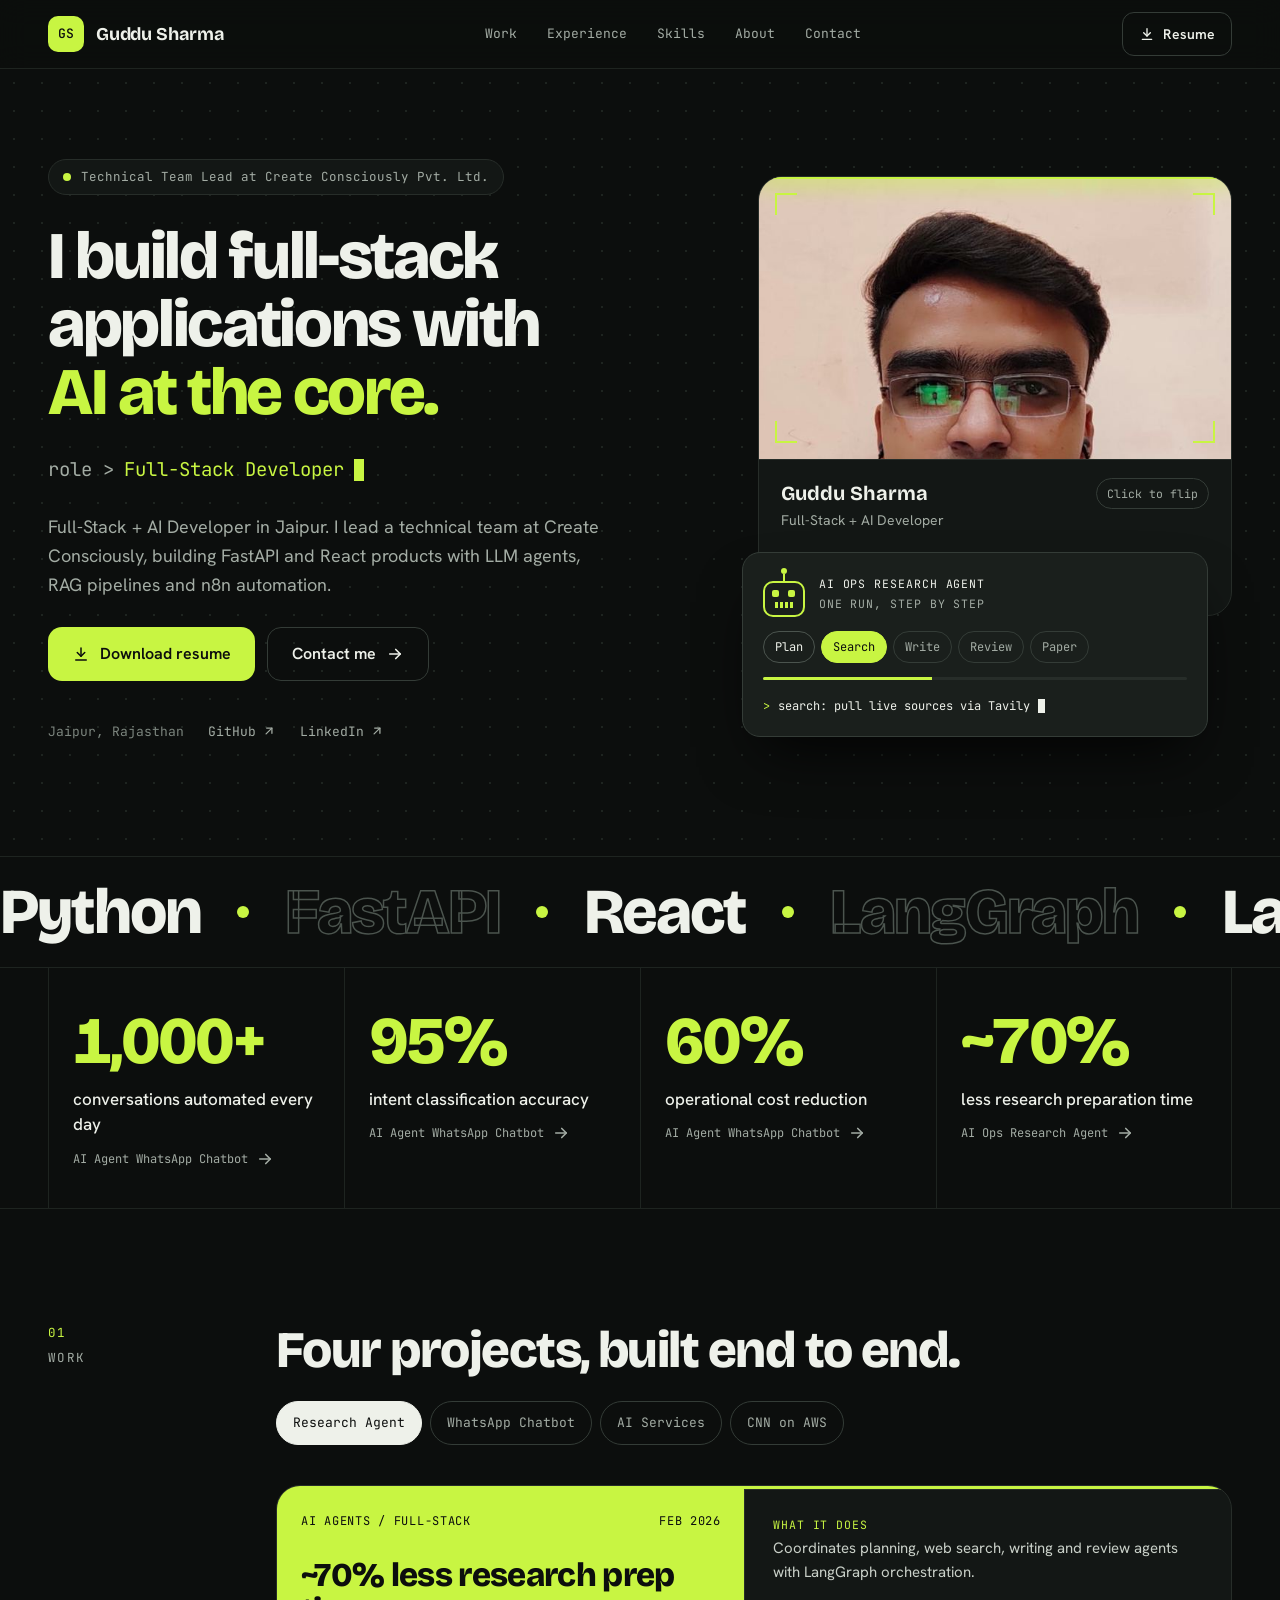
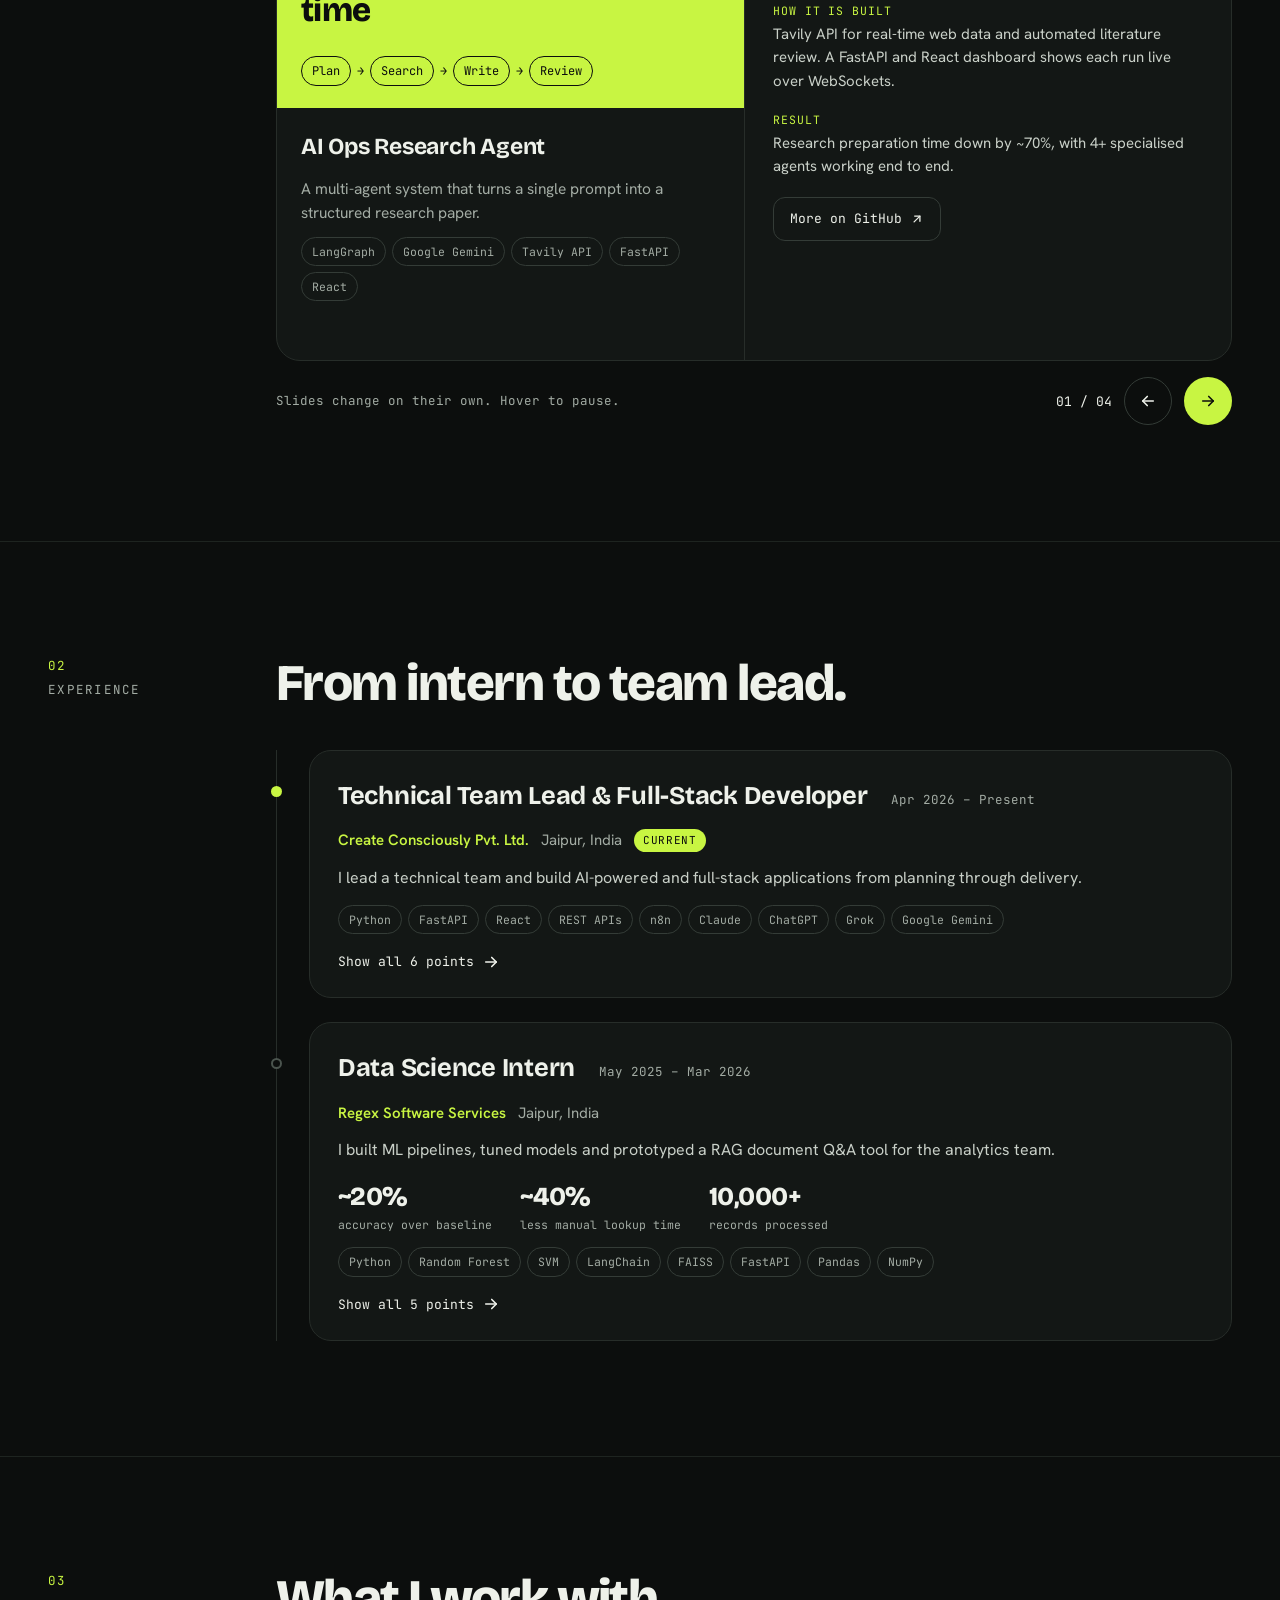
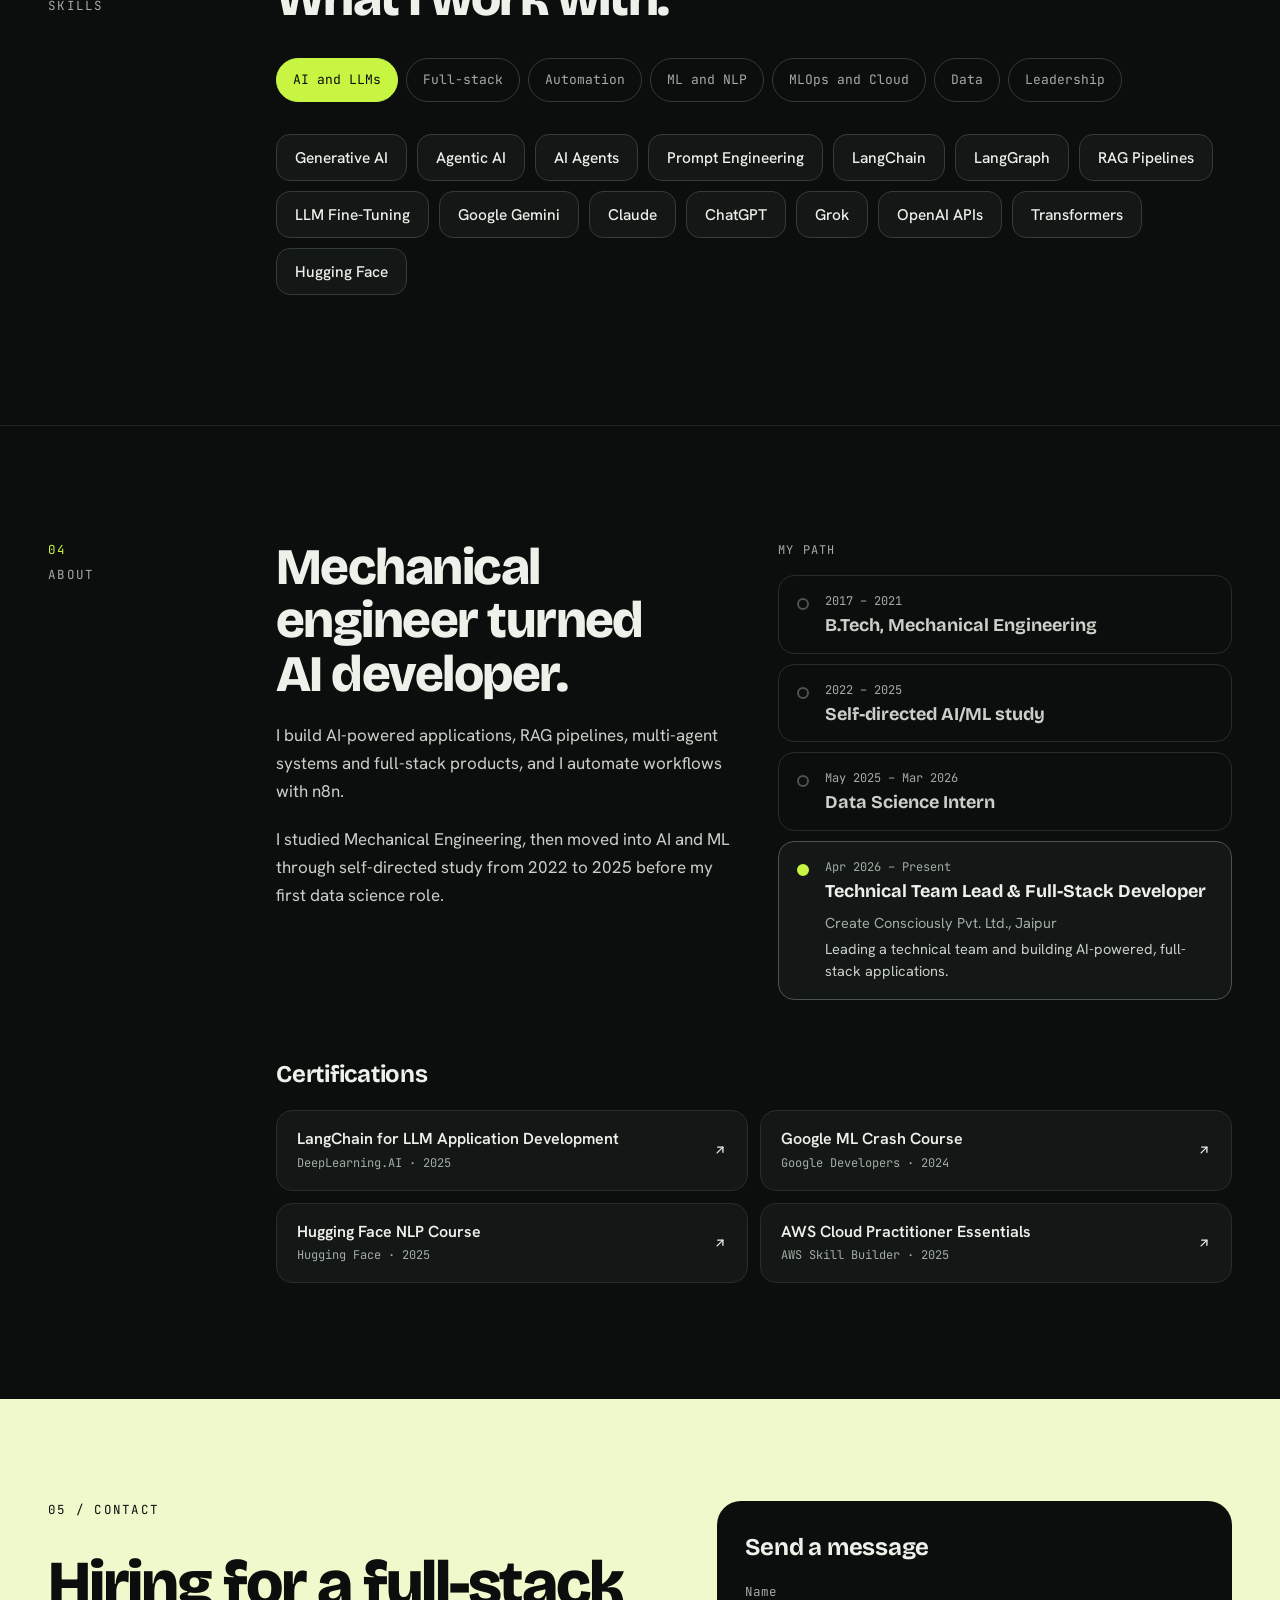
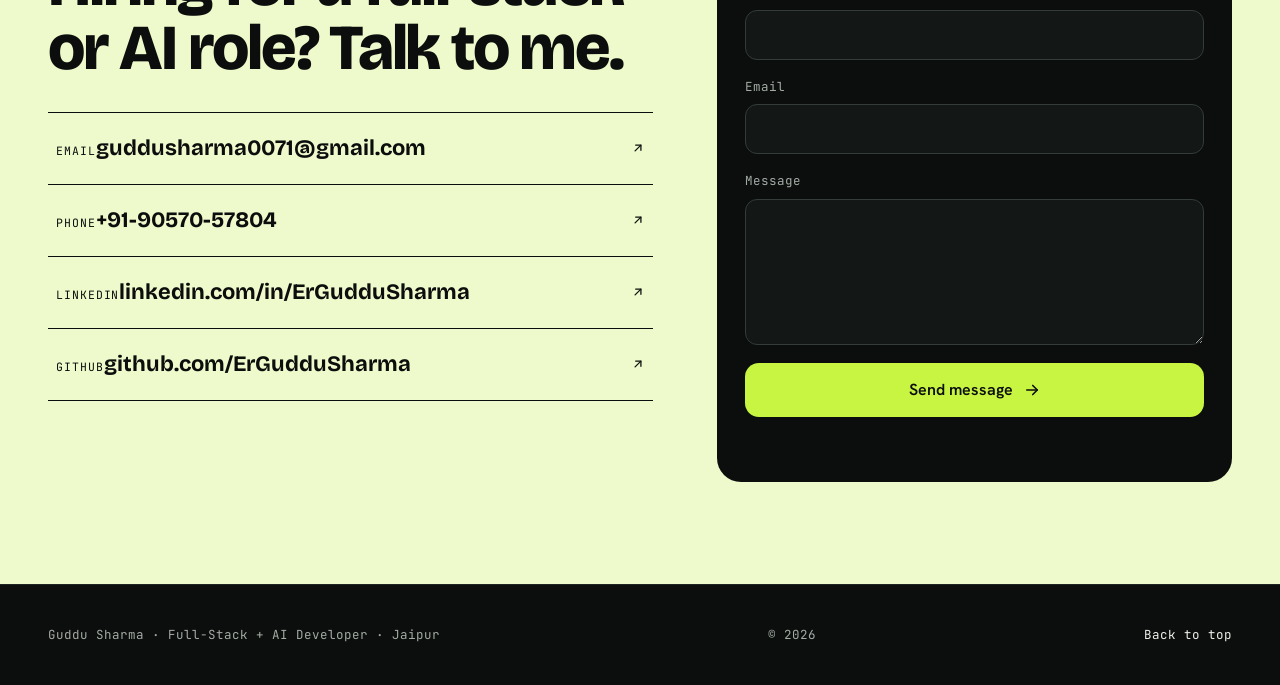
==== commit 46e7bca9: "Build approved portfolio design from mockup reference (direction: Final) Rebuilt the site to match d" ====
--- a/index.html
+++ b/index.html
@@ -3,23 +3,31 @@
 <head>
     <meta charset="UTF-8">
     <meta name="viewport" content="width=device-width, initial-scale=1.0">
-    <title>Guddu Sharma — Trace</title>
-    <meta name="description" content="Guddu Sharma — AI/ML Engineer and Technical Team Lead. Experience, projects, and skills, traced as an agent run.">
+    <title>Guddu Sharma — Full-Stack + AI Developer</title>
+    <meta name="description" content="Guddu Sharma — Full-Stack + AI Developer in Jaipur. Technical Team Lead building AI agents, RAG pipelines, and full-stack products with FastAPI, React, and n8n.">
+
+    <meta property="og:type" content="website">
+    <meta property="og:title" content="Guddu Sharma — Full-Stack + AI Developer">
+    <meta property="og:description" content="Full-Stack + AI Developer in Jaipur. I lead a technical team at Create Consciously, building FastAPI and React products with LLM agents, RAG pipelines and n8n automation.">
+    <meta property="og:image" content="guddu_img.jpeg">
+    <meta name="twitter:card" content="summary">
+
+    <link rel="icon" type="image/svg+xml" href="favicon.svg">
+
     <link rel="preconnect" href="https://fonts.googleapis.com">
     <link rel="preconnect" href="https://fonts.gstatic.com" crossorigin>
-    <link href="https://fonts.googleapis.com/css2?family=JetBrains+Mono:wght@400;500;700&family=IBM+Plex+Sans:wght@400;500;600&display=swap" rel="stylesheet">
+    <link href="https://fonts.googleapis.com/css2?family=Bricolage+Grotesque:opsz,wght@12..96,400..800&family=Hanken+Grotesk:wght@400;500;600&family=JetBrains+Mono:wght@400;500&display=swap" rel="stylesheet">
     <link rel="stylesheet" href="src/styles/main.css">
 </head>
 <body>
-    <div id="rail-root"></div>
     <main id="app"></main>
-    <div id="footer-root"></div>
 
+    <script src="src/config.js"></script>
     <script src="src/data/profile.js"></script>
     <script src="src/data/experience.js"></script>
+    <script src="src/data/education.js"></script>
     <script src="src/data/projects.js"></script>
     <script src="src/data/skills.js"></script>
-    <script src="src/data/education.js"></script>
     <script src="src/data/certifications.js"></script>
     <script src="src/main.js"></script>
 </body>
--- a/src/styles/main.css
+++ b/src/styles/main.css
@@ -1,33 +1,49 @@
 /* ============================================================
-   Trace — the portfolio as an agent run
-   Palette: warm charcoal / raised surface / text / muted / phosphor green (only accent)
-   Fonts: JetBrains Mono (structure) · IBM Plex Sans (body)
+   Guddu Sharma — portfolio
+   Design tokens, keyframes and hover rules carried over verbatim from
+   design/portfolio-mockup-reference.html (the approved visual source).
    ============================================================ */
 
+:root {
+    --ground: #0C0E0D;
+    --surface: #131715;
+    --raised: #1A1F1C;
+
+    --hair-1: #1E2420;
+    --hair-2: #272D29;
+    --hair-3: #343C37;
+    --hair-4: #4B544E;
+
+    --text: #EEF1EA;
+    --text-dim: #7C857E;
+    --secondary: #C9D0C8;
+    --muted: #A3ACA4;
+
+    --accent: #C8F542;
+    --ink: #0C0E0D;
+
+    --lime: #C8F542;
+    --coral: #FF8266;
+    --aqua: #5EDCE6;
+    --amber: #FFBE55;
+
+    /* mix(accent #C8F542, #FBFCF8, 24%) computed ahead of time since the
+       accent is fixed on this site (the mockup's color-picker prop doesn't
+       apply here). */
+    --contact-bg: #EFFACC;
+
+    --font-display: 'Bricolage Grotesque', 'Trebuchet MS', system-ui, sans-serif;
+    --font-body: 'Hanken Grotesk', system-ui, sans-serif;
+    --font-mono: 'JetBrains Mono', ui-monospace, Menlo, monospace;
+
+    --container: 1280px;
+    --edge: clamp(20px, 4vw, 48px);
+    --section-pad: clamp(72px, 9vw, 128px);
+    --rail: 180px;
+}
+
 * {
-    margin: 0;
-    padding: 0;
     box-sizing: border-box;
-}
-
-:root {
-    --charcoal: #1B1917;
-    --surface: #24211E;
-    --text: #EDE6DA;
-    --muted: #A79F92;
-    --green: #7CFF6B;
-
-    --font-mono: 'JetBrains Mono', 'Courier New', monospace;
-    --font-body: 'IBM Plex Sans', -apple-system, sans-serif;
-
-    --ease: cubic-bezier(0.4, 0, 0.2, 1);
-    --motion-fast: 150ms;
-    --motion-base: 280ms;
-    --motion-slow: 380ms;
-
-    --rail-w: 72px;
-    --edge: clamp(1.25rem, 5vw, 3rem);
-    --col-max: 760px;
 }
 
 html {
@@ -35,660 +51,1218 @@
 }
 
 body {
-    background: var(--charcoal);
+    margin: 0;
+    background: var(--ground);
     color: var(--text);
     font-family: var(--font-body);
-    font-size: 1rem;
-    line-height: 1.65;
-    overflow-x: hidden;
+    font-size: 16px;
+    line-height: 1.5;
+    overflow-x: clip;
 }
 
 a {
-    color: inherit;
+    color: var(--text);
+    text-decoration: none;
+}
+
+a:hover {
+    color: #FFFFFF;
 }
 
 button {
     font: inherit;
     color: inherit;
+    cursor: pointer;
     background: none;
-    border: none;
-    cursor: pointer;
-}
-
-a:focus-visible,
-button:focus-visible,
-[tabindex]:focus-visible {
-    outline: 2px solid var(--green);
+    border: 0;
+}
+
+input, textarea {
+    font: inherit;
+}
+
+img {
+    max-width: 100%;
+    display: block;
+}
+
+:focus-visible {
+    outline: 2px solid var(--text);
     outline-offset: 3px;
 }
 
-::selection {
-    background: var(--green);
-    color: var(--charcoal);
-}
-
-code, .mono {
-    font-family: var(--font-mono);
-}
-
-/* ---------- Top progress bar ---------- */
-
-.progress-bar {
-    position: fixed;
+.fd { font-family: var(--font-display); }
+.fm { font-family: var(--font-mono); }
+
+.container {
+    max-width: var(--container);
+    margin: 0 auto;
+    padding: 0 var(--edge);
+}
+
+.visually-hidden {
+    position: absolute;
+    width: 1px;
+    height: 1px;
+    padding: 0;
+    margin: -1px;
+    overflow: hidden;
+    clip: rect(0, 0, 0, 0);
+    white-space: nowrap;
+    border: 0;
+}
+
+/* ---------- Hover / interaction classes (verbatim from the mockup) ---------- */
+
+.btn {
+    transition: transform .2s cubic-bezier(.2,.8,.2,1), box-shadow .2s, background-color .2s;
+}
+.btn:hover { transform: translateY(-3px); box-shadow: 0 14px 30px -14px rgba(0,0,0,.9); }
+.btn:active { transform: scale(.96); }
+.ghost:hover { background-color: var(--raised) !important; }
+
+.navl { transition: color .2s; }
+.navl:hover { color: #FFFFFF !important; }
+
+.card {
+    transition: transform .35s cubic-bezier(.2,.8,.2,1), border-color .35s, box-shadow .35s;
+}
+.card:hover { transform: translateY(-6px); border-color: var(--hair-4) !important; box-shadow: 0 30px 60px -30px rgba(0,0,0,.9); }
+.card:active { transform: translateY(-2px) scale(.995); }
+
+.spot { position: relative; }
+.spot::after {
+    content: "";
+    position: absolute;
+    inset: 0;
+    border-radius: inherit;
+    pointer-events: none;
+    opacity: 0;
+    transition: opacity .3s;
+    background: radial-gradient(380px circle at var(--mx,50%) var(--my,0px), rgba(255,255,255,.09), transparent 65%);
+}
+.spot:hover::after { opacity: 1; }
+
+.arr, .arx, .num, .rowin { transition: transform .25s cubic-bezier(.2,.8,.2,1); }
+.card:hover .arr, .btn:hover .arr, .pick:hover .arr { transform: translateX(5px); }
+.navl:hover .arx, .cert:hover .arx, .row:hover .arx, .card:hover .arx { transform: translate(3px,-3px); }
+
+.imp { transition: background-color .25s; }
+.imp:hover { background-color: var(--surface); }
+.imp:hover .num { transform: translateY(-6px); }
+.imp:hover .arr { transform: translateX(5px); }
+
+.pick { transition: background-color .25s, border-color .25s, color .25s, transform .2s; }
+.pick:hover { transform: translateY(-2px); }
+.pick:active { transform: scale(.97); }
+
+.cert { transition: background-color .25s, border-color .25s, transform .25s; }
+.cert:hover { background-color: var(--raised) !important; border-color: var(--hair-4) !important; transform: translateX(6px); }
+
+.row { transition: background-color .25s; }
+.row:hover { background-color: rgba(12,14,13,.08); }
+.row:hover .rowin { transform: translateX(10px); }
+
+.fc { animation: chipOn 5s linear infinite; }
+.outline { color: transparent; -webkit-text-stroke: 1.5px var(--hair-4); }
+
+@keyframes chipOn { 0%,18% { background-color: var(--ground); color: var(--text); } 22%,100% { background-color: transparent; color: var(--ground); } }
+@keyframes rise { from { opacity: 0; transform: translateY(36px); } to { opacity: 1; transform: none; } }
+@keyframes fromL { from { opacity: 0; transform: translateX(-64px); } to { opacity: 1; transform: none; } }
+@keyframes fromR { from { opacity: 0; transform: translateX(64px); } to { opacity: 1; transform: none; } }
+@keyframes popA { from { opacity: 0; transform: translateY(10px) scale(.94); } to { opacity: 1; transform: none; } }
+@keyframes popB { from { opacity: 0; transform: translateY(10px) scale(.94); } to { opacity: 1; transform: none; } }
+@keyframes pulse { 0% { box-shadow: 0 0 0 0 rgba(238,241,234,.5); } 100% { box-shadow: 0 0 0 12px rgba(238,241,234,0); } }
+@keyframes bob { 0%,100% { transform: translateY(0); } 50% { transform: translateY(-10px); } }
+@keyframes marq { from { transform: translateX(0); } to { transform: translateX(-50%); } }
+
+.rise { animation: rise .9s cubic-bezier(.2,.8,.2,1) both; }
+.inR { animation: fromR 1s cubic-bezier(.2,.8,.2,1) both; }
+.reveal { animation: rise .45s cubic-bezier(.2,.8,.2,1) both; }
+.bob { animation: bob 6s ease-in-out infinite; }
+.pulse { animation: pulse 1.8s ease-out infinite; }
+.marq { animation: marq 38s linear infinite; }
+.marqwrap:hover .marq { animation-play-state: paused; }
+
+.cur { animation: blink 1s steps(1) infinite; }
+.eye { animation: blinkEye 4.2s infinite; }
+.eq { transform-origin: center bottom; animation: eq .9s ease-in-out infinite; }
+.scan { animation: scan 3.6s cubic-bezier(.4,0,.6,1) infinite; }
+.stream { animation: stream 7s linear infinite; }
+
+.shine { position: relative; overflow: hidden; }
+.shine::after {
+    content: "";
+    position: absolute;
+    top: 0; left: -70%;
+    width: 45%; height: 100%;
+    background: linear-gradient(100deg, transparent, rgba(255,255,255,.6), transparent);
+    transform: skewX(-20deg);
+    transition: left .65s;
+    pointer-events: none;
+}
+.shine:hover::after { left: 125%; }
+
+.chip { transition: transform .2s, border-color .2s, background-color .2s; }
+.chip:hover { transform: translateY(-3px); border-color: var(--text) !important; background-color: var(--raised) !important; }
+
+@keyframes blink { 0%,49% { opacity: 1; } 50%,100% { opacity: 0; } }
+@keyframes blinkEye { 0%,91%,100% { transform: scaleY(1); } 95% { transform: scaleY(.1); } }
+@keyframes eq { 0%,100% { transform: scaleY(.3); } 50% { transform: scaleY(1); } }
+@keyframes scan { 0% { top: 0; opacity: 0; } 8%,92% { opacity: 1; } 100% { top: 100%; opacity: 0; } }
+@keyframes stream { from { transform: translateX(-220px); } to { transform: translateX(100vw); } }
+@keyframes typeA { from { max-width: 0; } to { max-width: 22ch; } }
+@keyframes typeB { from { max-width: 0; } to { max-width: 22ch; } }
+@keyframes typeC { from { max-width: 0; } to { max-width: 38ch; } }
+@keyframes typeD { from { max-width: 0; } to { max-width: 38ch; } }
+@keyframes progA { from { transform: scaleX(0); } to { transform: scaleX(1); } }
+@keyframes progB { from { transform: scaleX(0); } to { transform: scaleX(1); } }
+
+@supports (animation-timeline: view()) {
+    .sv { animation: rise linear both; animation-timeline: view(); animation-range: entry 0% entry 55%; }
+    .svl { animation: fromL linear both; animation-timeline: view(); animation-range: entry 0% entry 60%; }
+    .svr { animation: fromR linear both; animation-timeline: view(); animation-range: entry 0% entry 60%; }
+}
+
+/* IntersectionObserver fallback for browsers without scroll-timeline support
+   (main.js adds .sv-poly/.svl-poly/.svr-poly only when @supports fails). */
+.sv-poly { opacity: 0; }
+.sv-poly.in-view { animation: rise .7s cubic-bezier(.2,.8,.2,1) both; }
+.svl-poly { opacity: 0; }
+.svl-poly.in-view { animation: fromL .7s cubic-bezier(.2,.8,.2,1) both; }
+.svr-poly { opacity: 0; }
+.svr-poly.in-view { animation: fromR .7s cubic-bezier(.2,.8,.2,1) both; }
+
+@media (prefers-reduced-motion: reduce) {
+    *, *::before, *::after { animation: none !important; transition: none !important; }
+    html { scroll-behavior: auto; }
+    .sv, .svl, .svr, .sv-poly, .svl-poly, .svr-poly { opacity: 1 !important; }
+}
+
+/* ---------- Header ---------- */
+
+header {
+    position: sticky;
     top: 0;
+    z-index: 20;
+    background: rgba(12,14,13,.86);
+    backdrop-filter: blur(14px);
+    border-bottom: 1px solid var(--hair-1);
+}
+
+.header-inner {
+    max-width: var(--container);
+    margin: 0 auto;
+    padding: 12px var(--edge);
+    display: flex;
+    flex-wrap: wrap;
+    align-items: center;
+    justify-content: space-between;
+    gap: 8px 24px;
+}
+
+.brand {
+    display: flex;
+    align-items: center;
+    gap: 12px;
+    min-height: 44px;
+}
+
+.brand-mark {
+    display: flex;
+    align-items: center;
+    justify-content: center;
+    width: 36px;
+    height: 36px;
+    border-radius: 10px;
+    background: var(--accent);
+    color: var(--ink);
+    font-size: 13px;
+    font-weight: 500;
+}
+
+.brand-name {
+    font-size: 18px;
+    font-weight: 700;
+    letter-spacing: -0.01em;
+}
+
+.nav-links {
+    display: flex;
+    flex-wrap: wrap;
+    align-items: center;
+    gap: 2px;
+}
+
+.nav-links a {
+    display: inline-flex;
+    align-items: center;
+    min-height: 44px;
+    padding: 0 14px;
+    font-size: 13px;
+    color: var(--muted);
+}
+
+.resume-btn-ghost {
+    display: inline-flex;
+    align-items: center;
+    gap: 8px;
+    min-height: 44px;
+    padding: 0 16px;
+    border: 1px solid var(--hair-3);
+    border-radius: 12px;
+    background: transparent;
+    color: var(--text);
+    font-size: 14px;
+    font-weight: 600;
+}
+
+.mobile-menu-btn {
+    display: none;
+    align-items: center;
+    justify-content: center;
+    width: 44px;
+    height: 44px;
+    border: 1px solid var(--hair-3);
+    border-radius: 10px;
+    background: transparent;
+    color: var(--text);
+}
+
+.mobile-nav-panel {
+    display: none;
+    flex-direction: column;
+    border-top: 1px solid var(--hair-1);
+    background: var(--ground);
+}
+.mobile-nav-panel.is-open { display: flex; }
+.mobile-nav-panel a {
+    min-height: 48px;
+    display: flex;
+    align-items: center;
+    padding: 0 var(--edge);
+    font-size: 14px;
+    color: var(--muted);
+    border-top: 1px solid var(--hair-1);
+}
+.mobile-nav-panel a:first-child { border-top: 0; }
+
+/* ---------- Hero ---------- */
+
+.hero {
+    position: relative;
+    overflow: hidden;
+    background-image: radial-gradient(var(--hair-1) 1px, transparent 1px);
+    background-size: 28px 28px;
+}
+
+.stream-line {
+    position: absolute;
     left: 0;
+    height: 1px;
+    background: linear-gradient(90deg, transparent, var(--accent));
+    transform: translateX(-220px);
+}
+
+.hero-inner {
+    position: relative;
+    max-width: var(--container);
+    margin: 0 auto;
+    padding: clamp(48px, 7vw, 104px) var(--edge) clamp(64px, 8vw, 112px);
+    display: flex;
+    flex-wrap: wrap;
+    align-items: center;
+    gap: 56px 72px;
+}
+
+.hero-copy {
+    flex: 1.25 1 520px;
+    min-width: 0;
+    display: flex;
+    flex-direction: column;
+    align-items: flex-start;
+    gap: 28px;
+}
+
+.status-chip {
+    display: flex;
+    align-items: center;
+    gap: 10px;
+    padding: 8px 14px;
+    border: 1px solid var(--hair-2);
+    border-radius: 999px;
+    background: var(--surface);
+    font-size: 12.5px;
+    color: var(--muted);
+}
+.status-dot {
+    flex: 0 0 8px;
+    width: 8px;
+    height: 8px;
+    border-radius: 50%;
+    background: var(--accent);
+}
+
+.hero-title {
+    margin: 0;
+    font-size: clamp(40px, 5.2vw, 74px);
+    line-height: 1.02;
+    letter-spacing: -0.035em;
+    font-weight: 800;
+    text-wrap: balance;
+}
+.hero-title .accent { color: var(--accent); }
+
+.role-line {
+    display: flex;
+    align-items: center;
+    gap: 10px;
+    min-height: 30px;
+    font-size: clamp(15px, 1.5vw, 19px);
+}
+.role-line .role-prefix { color: var(--muted); }
+.role-line .role-value {
+    display: inline-block;
+    overflow: hidden;
+    white-space: nowrap;
+    color: var(--accent);
+    max-width: 0;
+}
+.type-cursor {
+    flex: 0 0 10px;
+    width: 10px;
+    height: 22px;
+    background: var(--accent);
+}
+
+.hero-desc {
+    margin: 0;
+    max-width: 560px;
+    font-size: 18px;
+    line-height: 1.6;
+    color: var(--muted);
+}
+
+.hero-actions {
+    display: flex;
+    flex-wrap: wrap;
+    gap: 12px;
+}
+
+.btn-primary {
+    display: inline-flex;
+    align-items: center;
+    gap: 10px;
+    min-height: 54px;
+    padding: 0 24px;
+    border: 0;
+    border-radius: 14px;
+    background: var(--accent);
+    color: var(--ink);
+    font-size: 16px;
+    font-weight: 600;
+}
+.btn-secondary {
+    display: inline-flex;
+    align-items: center;
+    gap: 10px;
+    min-height: 54px;
+    padding: 0 24px;
+    border: 1px solid var(--hair-3);
+    border-radius: 14px;
+    background: transparent;
+    color: var(--text);
+    font-size: 16px;
+    font-weight: 600;
+}
+
+.hero-meta {
+    display: flex;
+    flex-wrap: wrap;
+    align-items: center;
+    gap: 0 24px;
+    font-size: 13px;
+}
+.hero-meta .loc { color: var(--text-dim); }
+.hero-meta a {
+    display: inline-flex;
+    align-items: center;
+    gap: 6px;
+    min-height: 44px;
+    color: var(--muted);
+}
+
+/* ---------- Profile card + agent panel ---------- */
+
+.hero-visual {
+    flex: 1 1 380px;
+    min-width: 0;
+    display: flex;
+    flex-direction: column;
+}
+
+.flip-wrap { perspective: 1400px; }
+
+.profile-card-btn {
+    display: block;
+    position: relative;
+    width: 100%;
+    height: 440px;
+    padding: 0;
+    border: 0;
+    background: transparent;
+    text-align: left;
+    transform-style: preserve-3d;
+    transition: transform .8s cubic-bezier(.2,.8,.2,1);
+}
+.profile-card-btn.is-flipped { transform: rotateY(180deg); }
+
+.card-face {
+    position: absolute;
+    inset: 0;
+    backface-visibility: hidden;
+    border-radius: 24px;
+}
+
+.card-front {
+    display: flex;
+    flex-direction: column;
+    overflow: hidden;
+    border: 1px solid var(--hair-2);
+    background: var(--surface);
+}
+
+.photo-area {
+    position: relative;
+    overflow: hidden;
+    flex: 1;
+}
+.photo-area img {
+    width: 100%;
+    height: 100%;
+    object-fit: cover;
+    object-position: center top;
+}
+.scan-line {
+    position: absolute;
+    left: 0; right: 0; top: 0;
     height: 2px;
-    width: 0%;
-    background: var(--green);
-    z-index: 200;
-    transition: width 80ms linear;
-}
-
-/* ---------- Left rail (progress + nav) ---------- */
-
-.rail {
-    position: fixed;
-    left: 1.25rem;
-    top: 50%;
-    transform: translateY(-50%);
-    height: min(55vh, 420px);
-    width: 28px;
-    z-index: 100;
-    display: flex;
-    flex-direction: column;
+    background: var(--accent);
+    box-shadow: 0 0 22px 4px var(--accent);
+}
+.corner {
+    position: absolute;
+    width: 22px;
+    height: 22px;
+    border-color: var(--accent);
+    border-style: solid;
+    border-width: 0;
+}
+.corner-tl { left: 16px; top: 16px; border-left-width: 2px; border-top-width: 2px; }
+.corner-tr { right: 16px; top: 16px; border-right-width: 2px; border-top-width: 2px; }
+.corner-bl { left: 16px; bottom: 16px; border-left-width: 2px; border-bottom-width: 2px; }
+.corner-br { right: 16px; bottom: 16px; border-right-width: 2px; border-bottom-width: 2px; }
+
+.card-front-footer {
+    display: flex;
     justify-content: space-between;
-    align-items: center;
-}
-
-.rail-track {
+    align-items: flex-start;
+    gap: 12px;
+    padding: 18px 22px 84px;
+    border-top: 1px solid var(--hair-2);
+}
+.card-front-footer .name { font-size: 20px; font-weight: 700; }
+.card-front-footer .role { font-size: 14px; color: var(--muted); }
+.flip-hint {
+    padding: 6px 10px;
+    border: 1px solid var(--hair-3);
+    border-radius: 999px;
+    font-size: 11.5px;
+    color: var(--muted);
+    white-space: nowrap;
+}
+
+.card-back {
+    transform: rotateY(180deg);
+    display: flex;
+    flex-direction: column;
+    gap: 18px;
+    padding: 26px 26px 84px;
+    background: var(--accent);
+    color: var(--ink);
+}
+.card-back .qf-label { font-size: 12px; text-transform: uppercase; letter-spacing: .1em; }
+.qf-row { display: flex; flex-direction: column; gap: 2px; }
+.qf-row .qf-key { font-size: 11.5px; }
+.qf-row .qf-val { font-size: 19px; font-weight: 700; line-height: 1.2; }
+.qf-row.email .qf-val { font-size: 17px; overflow-wrap: anywhere; }
+
+.agent-panel {
+    position: relative;
+    z-index: 2;
+    margin: -64px 24px 0 -16px;
+    padding: 18px 20px;
+    display: flex;
+    flex-direction: column;
+    gap: 14px;
+    border-radius: 18px;
+    background: var(--raised);
+    border: 1px solid var(--hair-3);
+    box-shadow: 0 30px 60px -20px rgba(0,0,0,.85);
+}
+.agent-head-row { display: flex; align-items: center; gap: 14px; }
+.robot-head {
+    position: relative;
+    flex: 0 0 42px;
+    width: 42px;
+    height: 36px;
+    margin-top: 10px;
+    display: flex;
+    flex-direction: column;
+    align-items: center;
+    justify-content: center;
+    gap: 5px;
+    border-radius: 10px;
+    border: 2px solid var(--accent);
+}
+.robot-antenna-stem {
     position: absolute;
     left: 50%;
-    top: 0;
-    bottom: 0;
+    top: -9px;
     width: 2px;
-    background: var(--surface);
-    transform: translateX(-50%);
-}
-
-.rail-fill {
+    height: 7px;
+    margin-left: -1px;
+    background: var(--accent);
+}
+.robot-antenna-tip {
     position: absolute;
-    left: 0;
-    top: 0;
-    width: 100%;
-    height: 0%;
-    background: var(--green);
-    transition: height 120ms linear;
-}
-
-.rail-dot {
-    position: relative;
-    z-index: 1;
-    width: 26px;
-    height: 26px;
-    border-radius: 50%;
-    background: var(--charcoal);
-    border: 1px solid var(--surface);
-    color: var(--muted);
-    font-family: var(--font-mono);
-    font-size: 0.68rem;
-    display: flex;
-    align-items: center;
-    justify-content: center;
-    transition: border-color var(--motion-base) var(--ease), color var(--motion-base) var(--ease), background var(--motion-base) var(--ease), transform var(--motion-fast) var(--ease);
-}
-
-.rail-dot:hover {
-    border-color: var(--green);
-    color: var(--green);
-}
-
-.rail-dot.is-active {
-    border-color: var(--green);
-    color: var(--green);
-    background: var(--surface);
-    transform: scale(1.1);
-}
-
-@media (max-width: 860px) {
-    .rail {
-        display: none;
-    }
-}
-
-/* ---------- Layout column ---------- */
-
-.col {
-    max-width: var(--col-max);
-    margin: 0 auto;
-    padding: 0 var(--edge) 0 calc(var(--edge) + var(--rail-w));
-}
-
-@media (max-width: 860px) {
-    .col {
-        padding: 0 var(--edge);
-    }
-}
-
-/* ---------- Step 0: the answer ---------- */
-
-.step-zero {
-    min-height: 92vh;
-    display: flex;
-    flex-direction: column;
-    justify-content: center;
-    padding-top: 4rem;
-    padding-bottom: 3rem;
-}
-
-.prompt-line {
-    font-family: var(--font-mono);
-    font-size: 0.85rem;
-    color: var(--muted);
-    margin-bottom: 1.5rem;
-}
-
-.prompt-line .caret {
-    color: var(--green);
-}
-
-.answer-name {
-    font-family: var(--font-mono);
-    font-weight: 700;
-    font-size: clamp(2.4rem, 7vw, 4.5rem);
-    line-height: 1.05;
-    letter-spacing: -0.01em;
-    margin-bottom: 1rem;
-}
-
-.answer-title {
-    font-family: var(--font-body);
-    font-size: clamp(1.2rem, 2.4vw, 1.6rem);
-    font-weight: 500;
-    color: var(--text);
-    margin-bottom: 0.5rem;
-}
-
-.answer-role {
-    font-family: var(--font-mono);
-    font-size: 0.9rem;
-    color: var(--muted);
-}
-
-.answer-role .slashes {
-    color: var(--green);
-}
-
-.answer-actions {
-    display: flex;
-    flex-wrap: wrap;
-    gap: 1rem;
-    margin-top: 2.5rem;
-}
-
-.action-btn {
-    font-family: var(--font-mono);
-    font-size: 0.85rem;
-    text-decoration: none;
-    padding: 0.8rem 1.4rem;
-    border: 1px solid var(--surface);
-    color: var(--text);
-    display: inline-flex;
-    align-items: center;
-    gap: 0.5rem;
-    transition: border-color var(--motion-base) var(--ease), color var(--motion-base) var(--ease), transform var(--motion-fast) var(--ease);
-}
-
-.action-btn:hover {
-    border-color: var(--green);
-    color: var(--green);
-}
-
-.action-btn:active {
-    transform: scale(0.97);
-}
-
-.action-btn.is-primary {
-    border-color: var(--green);
-    color: var(--green);
-}
-
-.rerun-btn {
-    font-family: var(--font-mono);
-    font-size: 0.78rem;
-    color: var(--muted);
-    display: inline-flex;
-    align-items: center;
-    gap: 0.4rem;
-    margin-top: 1.5rem;
-    transition: color var(--motion-base) var(--ease);
-}
-
-.rerun-btn:hover {
-    color: var(--green);
-}
-
-.rerun-btn svg {
-    transition: transform var(--motion-slow) var(--ease);
-}
-
-.rerun-btn.is-spinning svg {
-    transform: rotate(360deg);
-}
-
-/* ---------- Steps ---------- */
-
-.step {
-    padding: 3.5rem 0 4rem;
-    border-top: 1px solid var(--surface);
-}
-
-.step-header {
-    display: flex;
-    align-items: baseline;
-    gap: 1rem;
-    margin-bottom: 2rem;
-    flex-wrap: wrap;
-}
-
-.step-number {
-    font-family: var(--font-mono);
-    color: var(--green);
-    font-size: 0.9rem;
-}
-
-.step-label {
-    font-family: var(--font-mono);
-    font-size: 0.78rem;
-    color: var(--muted);
-    text-transform: uppercase;
-    letter-spacing: 0.1em;
-}
-
-.step-title {
-    font-family: var(--font-mono);
-    font-size: 1.15rem;
-    color: var(--text);
-}
-
-/* ---------- Tool-call cards ---------- */
-
-.tool-call {
-    background: var(--surface);
-    border-radius: 8px;
-    padding: 1.5rem;
-    margin-bottom: 1rem;
-}
-
-.tool-call-header {
-    display: flex;
-    justify-content: space-between;
-    align-items: center;
-    gap: 1rem;
-    flex-wrap: wrap;
-    width: 100%;
-    text-align: left;
-}
-
-.tool-call-name {
-    font-family: var(--font-mono);
-    font-size: 0.92rem;
-    color: var(--text);
-    word-break: break-word;
-}
-
-.tool-call-name .fn {
-    color: var(--muted);
-}
-
-.tool-call-meta {
-    display: flex;
-    align-items: center;
-    gap: 0.9rem;
-    font-family: var(--font-mono);
-    font-size: 0.75rem;
-    flex-shrink: 0;
-}
-
-.status-pill {
-    display: inline-flex;
-    align-items: center;
-    gap: 0.4rem;
-    padding: 0.2rem 0.6rem;
-    border-radius: 20px;
-    border: 1px solid currentColor;
-    white-space: nowrap;
-}
-
-.status-pill.running {
-    color: var(--green);
-}
-
-.status-pill.done,
-.status-pill.issued {
-    color: var(--muted);
-}
-
-.status-dot {
+    left: 50%;
+    top: -15px;
     width: 6px;
     height: 6px;
+    margin-left: -3px;
     border-radius: 50%;
-    background: currentColor;
-}
-
-.status-pill.running .status-dot {
-    animation: pulse 1.6s ease-in-out infinite;
-}
-
-@keyframes pulse {
-    0%, 100% { opacity: 1; }
-    50% { opacity: 0.25; }
-}
-
-.duration {
+    background: var(--accent);
+}
+.robot-eyes { display: flex; gap: 9px; }
+.robot-eyes .eye { width: 7px; height: 7px; border-radius: 2px; background: var(--accent); }
+.robot-eq { display: flex; align-items: flex-end; gap: 2px; height: 6px; }
+.robot-eq .eq { width: 3px; height: 6px; background: var(--accent); }
+.agent-label { display: flex; flex-direction: column; gap: 2px; min-width: 0; font-size: 11.5px; text-transform: uppercase; letter-spacing: .08em; color: var(--muted); }
+.agent-label .agent-title { color: var(--text); }
+
+.step-chips { display: flex; flex-wrap: wrap; gap: 6px; }
+.step-chip {
+    padding: 6px 11px;
+    border-radius: 999px;
+    font-size: 12px;
+    border: 1px solid var(--hair-3);
+    background: transparent;
     color: var(--muted);
+    transition: background-color .4s, color .4s, border-color .4s;
+}
+.step-chip.is-on { background: var(--accent); color: var(--ink); border-color: var(--accent); }
+.step-chip.is-done { color: var(--text); border-color: var(--hair-4); }
+
+.run-bar {
+    height: 3px;
+    border-radius: 3px;
+    background: var(--hair-2);
+    overflow: hidden;
+}
+.run-bar-fill {
+    height: 100%;
+    background: var(--accent);
+    transition: width .6s cubic-bezier(.2,.8,.2,1);
+}
+
+.agent-log {
+    display: flex;
+    align-items: center;
+    gap: 8px;
+    min-height: 24px;
+    font-size: 12px;
+    color: var(--text);
+}
+.agent-log .prompt-chevron { color: var(--accent); }
+.agent-log .log-text {
+    display: inline-block;
+    overflow: hidden;
     white-space: nowrap;
-}
-
-.expand-icon {
-    transition: transform var(--motion-base) var(--ease);
+    max-width: 0;
+}
+.agent-cursor {
+    flex: 0 0 7px;
+    width: 7px;
+    height: 14px;
+    background: var(--text);
+}
+
+/* ---------- Marquee ---------- */
+
+.marqwrap {
+    overflow: hidden;
+    border-top: 1px solid var(--hair-1);
+    border-bottom: 1px solid var(--hair-1);
+    padding: 20px 0;
+}
+.marq-track {
+    display: flex;
+    width: max-content;
+    font-size: clamp(34px, 5vw, 66px);
+    font-weight: 800;
+    letter-spacing: -0.03em;
+    line-height: 1.1;
+    white-space: nowrap;
+}
+.marq-set {
+    display: flex;
+    align-items: center;
+    gap: 36px;
+    padding-right: 36px;
+}
+.marq-dot {
+    width: 12px;
+    height: 12px;
+    border-radius: 50%;
+    background: var(--accent);
+    flex-shrink: 0;
+}
+
+/* ---------- Impact numbers ---------- */
+
+.impact-section { border-bottom: 1px solid var(--hair-1); }
+.impact-grid {
+    max-width: var(--container);
+    margin: 0 auto;
+    padding: 0 var(--edge);
+    display: grid;
+    grid-template-columns: repeat(auto-fit, minmax(min(240px, 100%), 1fr));
+}
+.impact-tile {
+    display: flex;
+    flex-direction: column;
+    gap: 12px;
+    padding: 40px 24px;
+    border-left: 1px solid var(--hair-1);
+    color: var(--text);
+}
+.impact-tile:last-child { border-right: 1px solid var(--hair-1); }
+.impact-num {
+    font-size: clamp(44px, 5.2vw, 78px);
+    font-weight: 800;
+    letter-spacing: -0.04em;
+    line-height: 1;
+    color: var(--accent);
+    font-variant-numeric: tabular-nums;
+}
+.impact-label { font-size: 17px; font-weight: 500; }
+.impact-source {
+    display: inline-flex;
+    align-items: center;
+    gap: 8px;
+    font-size: 12px;
     color: var(--muted);
-    flex-shrink: 0;
-}
-
-.tool-call-header.is-open .expand-icon {
-    transform: rotate(180deg);
-}
-
-.tool-call-summary {
-    font-family: var(--font-body);
-    color: var(--text);
-    margin-top: 1rem;
-    min-height: 1.6em;
-}
-
-.tool-call-summary.is-streaming::after {
-    content: '▋';
-    color: var(--green);
-    animation: blink 1s step-end infinite;
-    margin-left: 2px;
-}
-
-@keyframes blink {
-    50% { opacity: 0; }
-}
-
-.tool-call-body {
+}
+
+/* ---------- Section rail layout (Work / Experience / Skills / About) ---------- */
+
+.section-block {
+    padding: var(--section-pad) 0;
+    border-top: 1px solid var(--hair-1);
+    /* .svl/.svr children sit at their pre-entry translateX(+-64px) offset
+       until animation-timeline: view() brings them into range, which
+       otherwise pushes the document wider than the viewport. clip (not
+       hidden) contains that without creating a new scroll container, so
+       the sticky rail label keeps sticking to the real viewport. */
+    overflow: clip;
+}
+.section-block.no-border { border-top: 0; }
+.section-inner {
+    max-width: var(--container);
+    margin: 0 auto;
+    padding: 0 var(--edge);
+    display: flex;
+    flex-wrap: wrap;
+    gap: 24px 48px;
+}
+.section-rail {
+    flex: 0 0 var(--rail);
+    min-width: 0;
+}
+.section-rail-label {
+    position: sticky;
+    top: 100px;
+    display: flex;
+    flex-direction: column;
+    gap: 6px;
+    font-size: 12.5px;
+    text-transform: uppercase;
+    letter-spacing: .1em;
+    color: var(--muted);
+}
+.section-rail-label .num { color: var(--accent); }
+.section-main {
+    flex: 999 1 560px;
+    min-width: 0;
+    display: flex;
+    flex-direction: column;
+    gap: 40px;
+}
+.section-heading {
+    margin: 0;
+    font-size: clamp(32px, 4vw, 54px);
+    font-weight: 800;
+    line-height: 1.04;
+    letter-spacing: -0.03em;
+    text-wrap: balance;
+}
+
+.pill-row { display: flex; flex-wrap: wrap; gap: 8px; }
+.pill-btn {
+    min-height: 44px;
+    padding: 0 16px;
+    border-radius: 999px;
+    border: 1px solid var(--hair-3);
+    background: transparent;
+    color: var(--muted);
+    font-size: 13px;
+}
+
+/* ---------- Work / slideshow ---------- */
+
+.slideshow {
+    position: relative;
+    overflow: hidden;
+    border-radius: 24px;
+    border: 1px solid var(--hair-2);
+    background: var(--surface);
+    scroll-margin-top: 220px;
+}
+.slideshow-progress-track { height: 4px; background: var(--hair-2); }
+.slideshow-progress-fill {
+    height: 100%;
+    background: var(--accent);
+    transform-origin: left center;
+    transform: scaleX(0);
+}
+.slideshow-progress-fill.animate { animation: progA 5.2s linear both; }
+.slideshow-progress-fill.paused { animation-play-state: paused; }
+
+.slide-track {
+    display: flex;
+    transition: transform .75s cubic-bezier(.2,.8,.2,1);
+}
+.slide {
+    flex: 0 0 100%;
+    min-width: 0;
+    display: flex;
+    visibility: hidden;
+}
+.slide.is-active { visibility: visible; }
+.slide article { flex: 1; min-width: 0; display: flex; flex-wrap: wrap; }
+
+.slide-colorblock {
+    flex: 1 1 340px;
+    min-width: 0;
+    display: flex;
+    flex-direction: column;
+}
+.slide-hero {
+    display: flex;
+    flex-direction: column;
+    justify-content: space-between;
+    gap: 28px;
+    min-height: 216px;
+    padding: 22px 24px;
+    color: var(--ink);
+}
+.slide-hero-meta {
+    display: flex;
+    justify-content: space-between;
+    gap: 12px;
+    font-size: 12px;
+    text-transform: uppercase;
+    letter-spacing: .06em;
+}
+.slide-headline {
+    font-size: clamp(26px, 2.6vw, 34px);
+    font-weight: 800;
+    line-height: 1.05;
+    letter-spacing: -0.02em;
+}
+.flow-row {
+    display: flex;
+    flex-wrap: wrap;
+    align-items: center;
+    gap: 6px;
+    font-size: 12px;
+}
+.flow-chip {
+    padding: 5px 10px;
+    border: 1.5px solid var(--ink);
+    border-radius: 999px;
+}
+
+.slide-summary-block {
+    flex: 1;
+    display: flex;
+    flex-direction: column;
+    gap: 12px;
+    padding: 22px 24px 24px;
+}
+.slide-title { font-size: 23px; font-weight: 700; letter-spacing: -0.01em; }
+.slide-summary { font-size: 15.5px; line-height: 1.55; color: var(--muted); }
+.slide-tech { display: flex; flex-wrap: wrap; gap: 6px; font-size: 11.5px; color: var(--muted); }
+.tech-tag { padding: 5px 10px; border: 1px solid var(--hair-3); border-radius: 999px; }
+
+.slide-case {
+    flex: 1.15 1 340px;
+    min-width: 0;
+    display: flex;
+    flex-direction: column;
+    gap: 18px;
+    margin: -1px 0 0 -1px;
+    padding: 26px 28px 28px;
+    border-left: 1px solid var(--hair-2);
+    border-top: 1px solid var(--hair-2);
+}
+.case-field { display: flex; flex-direction: column; gap: 4px; }
+.case-label { font-size: 11.5px; text-transform: uppercase; letter-spacing: .08em; }
+.case-text { font-size: 15px; line-height: 1.55; color: var(--secondary); }
+.case-link {
+    align-self: flex-start;
+    display: inline-flex;
+    align-items: center;
+    gap: 8px;
+    min-height: 44px;
+    padding: 0 16px;
+    border: 1px solid var(--hair-3);
+    border-radius: 12px;
+    font-size: 13px;
+    color: var(--text);
+}
+
+.slideshow-controls {
+    display: flex;
+    flex-wrap: wrap;
+    align-items: center;
+    justify-content: space-between;
+    gap: 12px 24px;
+}
+.slideshow-hint { font-size: 12.5px; color: var(--muted); }
+.slideshow-nav { display: flex; align-items: center; gap: 12px; }
+.slide-counter { font-size: 13px; color: var(--text); font-variant-numeric: tabular-nums; }
+.nav-circle {
+    display: inline-flex;
+    align-items: center;
+    justify-content: center;
+    width: 48px;
+    height: 48px;
+    padding: 0;
+    border-radius: 50%;
+    border: 1px solid var(--hair-3);
+    background: transparent;
+    color: var(--text);
+}
+.nav-circle.next {
+    border: 0;
+    background: var(--accent);
+    color: var(--ink);
+}
+
+/* ---------- Experience ---------- */
+
+.timeline {
+    display: flex;
+    flex-direction: column;
+    gap: 24px;
+    padding-left: 32px;
+    border-left: 1px solid var(--hair-2);
+}
+.timeline-item { position: relative; }
+.timeline-dot {
+    position: absolute;
+    left: -38px;
+    top: 36px;
+    width: 11px;
+    height: 11px;
+    border-radius: 50%;
+}
+.timeline-dot.is-current { background: var(--accent); }
+.timeline-dot.is-past { background: var(--ground); border: 2px solid var(--hair-4); }
+
+.exp-card {
+    position: relative;
+    overflow: hidden;
+    border-radius: 22px;
+    background: var(--surface);
+    border: 1px solid var(--hair-2);
+}
+.exp-card-trigger {
+    display: flex;
+    flex-direction: column;
+    gap: 14px;
+    width: 100%;
+    padding: 26px 28px;
+    border: 0;
+    background: transparent;
+    text-align: left;
+}
+.exp-head-row {
+    display: flex;
+    flex-wrap: wrap;
+    justify-content: space-between;
+    align-items: baseline;
+    gap: 6px 24px;
+}
+.exp-role { font-size: clamp(21px, 2vw, 26px); font-weight: 700; letter-spacing: -0.01em; }
+.exp-date { font-size: 12.5px; color: var(--muted); }
+.exp-meta-row { display: flex; flex-wrap: wrap; align-items: center; gap: 6px 12px; font-size: 15px; }
+.exp-company { color: var(--accent); font-weight: 600; }
+.exp-location { color: var(--muted); }
+.exp-current-badge {
+    padding: 3px 9px;
+    border-radius: 999px;
+    background: var(--accent);
+    color: var(--ink);
+    font-size: 11px;
+    text-transform: uppercase;
+    letter-spacing: .06em;
+}
+.exp-summary { font-size: 16px; line-height: 1.55; color: var(--secondary); }
+.exp-tags { display: flex; flex-wrap: wrap; gap: 6px; font-size: 11.5px; color: var(--muted); }
+.exp-stats { display: flex; flex-wrap: wrap; gap: 10px 28px; }
+.exp-stat { display: flex; flex-direction: column; }
+.exp-stat-value { font-size: 26px; font-weight: 800; letter-spacing: -0.02em; }
+.exp-stat-label { font-size: 11.5px; color: var(--muted); }
+.exp-toggle-label {
+    display: inline-flex;
+    align-items: center;
+    gap: 8px;
+    padding-top: 4px;
+    font-size: 13px;
+    color: var(--text);
+}
+
+.exp-details {
     display: grid;
     grid-template-rows: 0fr;
-    transition: grid-template-rows var(--motion-base) var(--ease);
-}
-
-.tool-call-body.is-open {
-    grid-template-rows: 1fr;
-}
-
-.tool-call-body-inner {
-    overflow: hidden;
-    padding-top: 1.25rem;
-}
-
-.tool-call-list {
-    list-style: none;
-    display: flex;
-    flex-direction: column;
-    gap: 0.7rem;
-}
-
-.tool-call-list li {
-    padding-left: 1.1rem;
-    position: relative;
-    color: var(--text);
-    font-family: var(--font-body);
-}
-
-.tool-call-list li::before {
-    content: '>';
-    position: absolute;
-    left: 0;
-    color: var(--green);
-}
-
-.tool-call-description {
-    color: var(--text);
-    font-family: var(--font-body);
-}
-
-.tag-row {
+    transition: grid-template-rows .3s cubic-bezier(.2,.8,.2,1);
+    border-top: 0 solid var(--hair-2);
+}
+.exp-details.is-open { grid-template-rows: 1fr; border-top-width: 1px; }
+.exp-details-inner { overflow: hidden; }
+.exp-list {
+    margin: 0;
+    padding: 22px 28px 28px 48px;
+    display: flex;
+    flex-direction: column;
+    gap: 10px;
+    font-size: 15.5px;
+    line-height: 1.55;
+    color: var(--secondary);
+}
+
+/* ---------- Skills ---------- */
+
+.skills-cloud {
     display: flex;
     flex-wrap: wrap;
-    gap: 0.5rem;
-    margin-top: 1rem;
-}
-
-.tag {
-    font-family: var(--font-mono);
-    font-size: 0.72rem;
+    align-content: flex-start;
+    gap: 10px;
+    min-height: 176px;
+}
+.skill-chip {
+    padding: 11px 18px;
+    border: 1px solid var(--hair-3);
+    border-radius: 14px;
+    background: var(--surface);
+    font-size: 15.5px;
+    font-weight: 500;
+}
+
+/* ---------- About ---------- */
+
+.about-top { display: flex; flex-wrap: wrap; gap: 40px 48px; }
+.about-copy { flex: 1 1 360px; min-width: 0; display: flex; flex-direction: column; gap: 20px; }
+.about-copy p { margin: 0; font-size: 17px; line-height: 1.65; color: var(--secondary); }
+.own-words {
+    margin: 0;
+    padding: 16px 18px;
+    border: 1px dashed var(--hair-4);
+    border-radius: 14px;
+    font-size: 13px;
+    line-height: 1.6;
     color: var(--muted);
-    border: 1px solid rgba(237, 230, 218, 0.12);
-    padding: 0.25rem 0.6rem;
-    border-radius: 4px;
-}
-
-.tool-call-actions {
+}
+
+.path-col { flex: 1 1 360px; min-width: 0; display: flex; flex-direction: column; gap: 10px; }
+.path-label { padding-bottom: 6px; font-size: 12px; text-transform: uppercase; letter-spacing: .1em; color: var(--muted); }
+.path-step {
+    display: flex;
+    gap: 16px;
+    width: 100%;
+    padding: 16px 18px;
+    border: 1px solid var(--hair-2);
+    border-radius: 16px;
+    background: transparent;
+    text-align: left;
+}
+.path-step.is-active { border-color: var(--hair-4); background: var(--surface); }
+.path-dot {
+    flex: 0 0 12px;
+    height: 12px;
+    margin-top: 6px;
+    border-radius: 50%;
+    border: 2px solid var(--hair-4);
+    background: transparent;
+}
+.path-step.is-active .path-dot { border-color: var(--accent); background: var(--accent); }
+.path-step-body { display: flex; flex-direction: column; gap: 4px; min-width: 0; }
+.path-years { font-size: 12px; color: var(--muted); }
+.path-title { font-size: 18px; font-weight: 700; line-height: 1.25; color: var(--secondary); }
+.path-step.is-active .path-title { color: var(--text); }
+.path-detail { display: flex; flex-direction: column; gap: 4px; padding-top: 6px; }
+.path-org { font-size: 14.5px; color: var(--muted); }
+.path-text { font-size: 14.5px; line-height: 1.55; color: var(--secondary); }
+
+.certs-heading { margin: 0; font-size: 24px; font-weight: 700; letter-spacing: -0.01em; }
+.certs-grid {
+    display: grid;
+    grid-template-columns: repeat(auto-fit, minmax(min(360px, 100%), 1fr));
+    gap: 12px;
+}
+.cert-card {
+    display: flex;
+    justify-content: space-between;
+    align-items: center;
+    gap: 16px;
+    padding: 18px 20px;
+    border: 1px solid var(--hair-2);
+    border-radius: 16px;
+    background: var(--surface);
+    color: var(--text);
+}
+.cert-info { display: flex; flex-direction: column; gap: 4px; min-width: 0; }
+.cert-title { font-size: 16px; font-weight: 600; line-height: 1.3; }
+.cert-org { font-size: 12px; color: var(--muted); }
+.cert-static {
+    display: flex;
+    flex-direction: column;
+    gap: 4px;
+    padding: 18px 20px;
+    border: 1px solid var(--hair-2);
+    border-radius: 16px;
+    background: var(--surface);
+    color: var(--text);
+}
+
+/* ---------- Contact ---------- */
+
+#contact {
+    background: var(--contact-bg);
+    color: var(--ink);
+    scroll-margin-top: 60px;
+    overflow: clip;
+}
+.contact-inner {
+    max-width: var(--container);
+    margin: 0 auto;
+    padding: clamp(64px, 8vw, 112px) var(--edge);
     display: flex;
     flex-wrap: wrap;
-    gap: 1rem;
-    margin-top: 1.25rem;
-}
-
-.ext-icon {
-    font-size: 0.7em;
-    opacity: 0.8;
-}
-
-/* ---------- Step 1: profile content ---------- */
-
-.profile-copy p {
-    font-family: var(--font-body);
-    color: var(--text);
-    margin-bottom: 1rem;
-}
-
-.focus-tags {
+    gap: 48px 64px;
+}
+.contact-left { flex: 1.2 1 420px; min-width: 0; display: flex; flex-direction: column; gap: 32px; }
+.contact-eyebrow { font-size: 12.5px; text-transform: uppercase; letter-spacing: .1em; }
+.contact-heading {
+    margin: 0;
+    font-size: clamp(36px, 5vw, 70px);
+    font-weight: 800;
+    line-height: 1;
+    letter-spacing: -0.035em;
+    text-wrap: balance;
+}
+.contact-rows { display: flex; flex-direction: column; border-bottom: 1.5px solid var(--ink); }
+.contact-row {
+    display: flex;
+    justify-content: space-between;
+    align-items: center;
+    gap: 16px;
+    min-height: 72px;
+    padding: 14px 8px;
+    border-top: 1.5px solid var(--ink);
+    color: var(--ink);
+}
+.contact-row-label { font-size: 11.5px; text-transform: uppercase; letter-spacing: .08em; }
+.contact-row-value { font-size: clamp(18px, 2vw, 22px); font-weight: 700; overflow-wrap: anywhere; }
+
+.contact-form-card {
+    flex: 1 1 360px;
+    min-width: 0;
+    align-self: flex-start;
+    display: flex;
+    flex-direction: column;
+    gap: 18px;
+    padding: 28px;
+    border-radius: 24px;
+    background: var(--ground);
+    color: var(--text);
+}
+.contact-form-title { font-size: 24px; font-weight: 700; letter-spacing: -0.01em; }
+.form-field { display: flex; flex-direction: column; gap: 8px; font-size: 12.5px; color: var(--muted); }
+.form-field input, .form-field textarea {
+    padding: 0 14px;
+    border-radius: 12px;
+    border: 1px solid var(--hair-3);
+    background: var(--surface);
+    color: var(--text);
+    font-size: 16px;
+}
+.form-field input { height: 50px; }
+.form-field textarea { padding: 12px 14px; line-height: 1.5; resize: vertical; }
+.form-field.has-error input, .form-field.has-error textarea { border-color: var(--coral); }
+.form-error-text { color: var(--coral); font-size: 12px; }
+.form-status {
+    font-size: 13.5px;
+    line-height: 1.5;
+    min-height: 1.4em;
+}
+.form-status.success { color: var(--lime); }
+.form-status.error { color: var(--coral); }
+.form-mailto-fallback { font-size: 13.5px; color: var(--muted); }
+.form-mailto-fallback a { color: var(--text); text-decoration: underline; }
+
+/* ---------- Footer ---------- */
+
+footer { border-top: 1px solid var(--hair-1); }
+.footer-inner {
+    max-width: var(--container);
+    margin: 0 auto;
+    padding: 28px var(--edge);
     display: flex;
     flex-wrap: wrap;
-    gap: 0.6rem;
-    margin: 1.25rem 0 1.5rem;
-}
-
-.focus-tag {
-    font-family: var(--font-mono);
-    font-size: 0.78rem;
+    justify-content: space-between;
+    align-items: center;
+    gap: 8px 24px;
+    font-size: 12.5px;
     color: var(--muted);
-    border: 1px solid var(--surface);
-    background: var(--charcoal);
-    padding: 0.5rem 0.9rem;
-    border-radius: 4px;
-    transition: border-color var(--motion-base) var(--ease), color var(--motion-base) var(--ease), transform var(--motion-fast) var(--ease);
-}
-
-.focus-tag:hover,
-.focus-tag.is-active {
-    border-color: var(--green);
-    color: var(--green);
-}
-
-.focus-tag:active {
-    transform: scale(0.96);
-}
-
-.focus-hint {
-    font-family: var(--font-mono);
-    font-size: 0.72rem;
-    color: var(--muted);
-    opacity: 0.7;
-    margin-bottom: 2rem;
-}
-
-.impact-grid {
-    display: grid;
-    grid-template-columns: repeat(auto-fit, minmax(150px, 1fr));
-    gap: 1.5rem;
-    border-top: 1px solid var(--surface);
-    padding-top: 1.5rem;
-}
-
-.impact-tile {
-    display: block;
-    text-align: left;
-    width: 100%;
-}
-
-.impact-value {
-    display: block;
-    font-family: var(--font-mono);
-    font-weight: 500;
-    font-size: clamp(1.8rem, 4vw, 2.6rem);
-    color: var(--text);
-    line-height: 1;
-    margin-bottom: 0.5rem;
-    transition: color var(--motion-base) var(--ease);
-}
-
-.impact-tile:hover .impact-value,
-.impact-tile:focus-visible .impact-value {
-    color: var(--green);
-}
-
-.impact-label {
-    display: block;
-    color: var(--muted);
-    font-size: 0.85rem;
-    font-family: var(--font-body);
-    margin-bottom: 0.35rem;
-}
-
-.impact-source {
-    display: inline-flex;
-    align-items: center;
-    gap: 0.3rem;
-    font-family: var(--font-mono);
-    font-size: 0.72rem;
-    color: var(--muted);
-    opacity: 0.8;
-}
-
-/* ---------- Step 4: contact block ---------- */
-
-.contact-block {
-    background: var(--surface);
-    border-radius: 8px;
-    padding: 1.75rem;
-    margin-top: 0.5rem;
-}
-
-.contact-grid {
-    display: grid;
-    grid-template-columns: repeat(auto-fit, minmax(190px, 1fr));
-    gap: 1.5rem;
-}
-
-.contact-link {
-    display: block;
-    text-decoration: none;
-    transition: transform var(--motion-fast) var(--ease);
-}
-
-.contact-link:hover {
-    transform: translateX(3px);
-}
-
-.contact-label {
-    font-family: var(--font-mono);
-    font-size: 0.72rem;
-    color: var(--muted);
-    text-transform: uppercase;
-    letter-spacing: 0.06em;
-    display: flex;
-    align-items: center;
-    gap: 0.35rem;
-}
-
-.contact-value {
-    font-family: var(--font-body);
-    font-size: 1rem;
-    color: var(--text);
-    margin-top: 0.3rem;
-    transition: color var(--motion-base) var(--ease);
-}
-
-.contact-link:hover .contact-value {
-    color: var(--green);
-}
-
-/* ---------- Footer ---------- */
-
-footer {
-    padding: 2rem var(--edge) 3rem calc(var(--edge) + var(--rail-w));
-    display: flex;
-    justify-content: space-between;
-    align-items: center;
-    flex-wrap: wrap;
-    gap: 1rem;
-    font-family: var(--font-mono);
-    font-size: 0.72rem;
-    color: var(--muted);
-    border-top: 1px solid var(--surface);
-    max-width: calc(var(--col-max) + var(--edge) + var(--rail-w));
-    margin: 0 auto;
-}
-
-footer a {
-    color: var(--muted);
-    text-decoration: none;
-    transition: color var(--motion-base) var(--ease);
-}
-
-footer a:hover {
-    color: var(--green);
-}
+}
+.footer-inner a { display: inline-flex; align-items: center; min-height: 44px; color: var(--text); }
+
+/* ---------- Responsive ---------- */
 
 @media (max-width: 860px) {
-    footer {
-        padding: 2rem var(--edge) 3rem;
-    }
-}
-
-/* ---------- Reveal (non-text elements) ---------- */
-
-.reveal {
-    opacity: 0;
-    transform: translateY(14px);
-    transition: opacity var(--motion-slow) var(--ease), transform var(--motion-slow) var(--ease);
-}
-
-.reveal.is-visible {
-    opacity: 1;
-    transform: translateY(0);
-}
-
-/* ---------- Print (Resume export) ---------- */
-
-@media print {
-    .rail, .progress-bar, .rerun-btn, footer { display: none; }
-    body { background: #fff; color: #000; }
-    .tool-call-body { grid-template-rows: 1fr !important; }
-    .col { padding: 0; max-width: 100%; }
-}
-
-/* ---------- Reduced motion ---------- */
-
-@media (prefers-reduced-motion: reduce) {
-    *,
-    *::before,
-    *::after {
-        animation-duration: 0.001ms !important;
-        transition-duration: 0.001ms !important;
-        scroll-behavior: auto !important;
-    }
-}
+    .section-rail { flex: 0 0 100%; }
+    .section-rail-label { position: static; flex-direction: row; gap: 10px; }
+}
+
+@media (max-width: 720px) {
+    .nav-links { display: none; }
+    .mobile-menu-btn { display: inline-flex; }
+}
+
+@media (max-width: 620px) {
+    .slide-case { border-left: 0; margin-left: 0; padding-left: 24px; }
+}
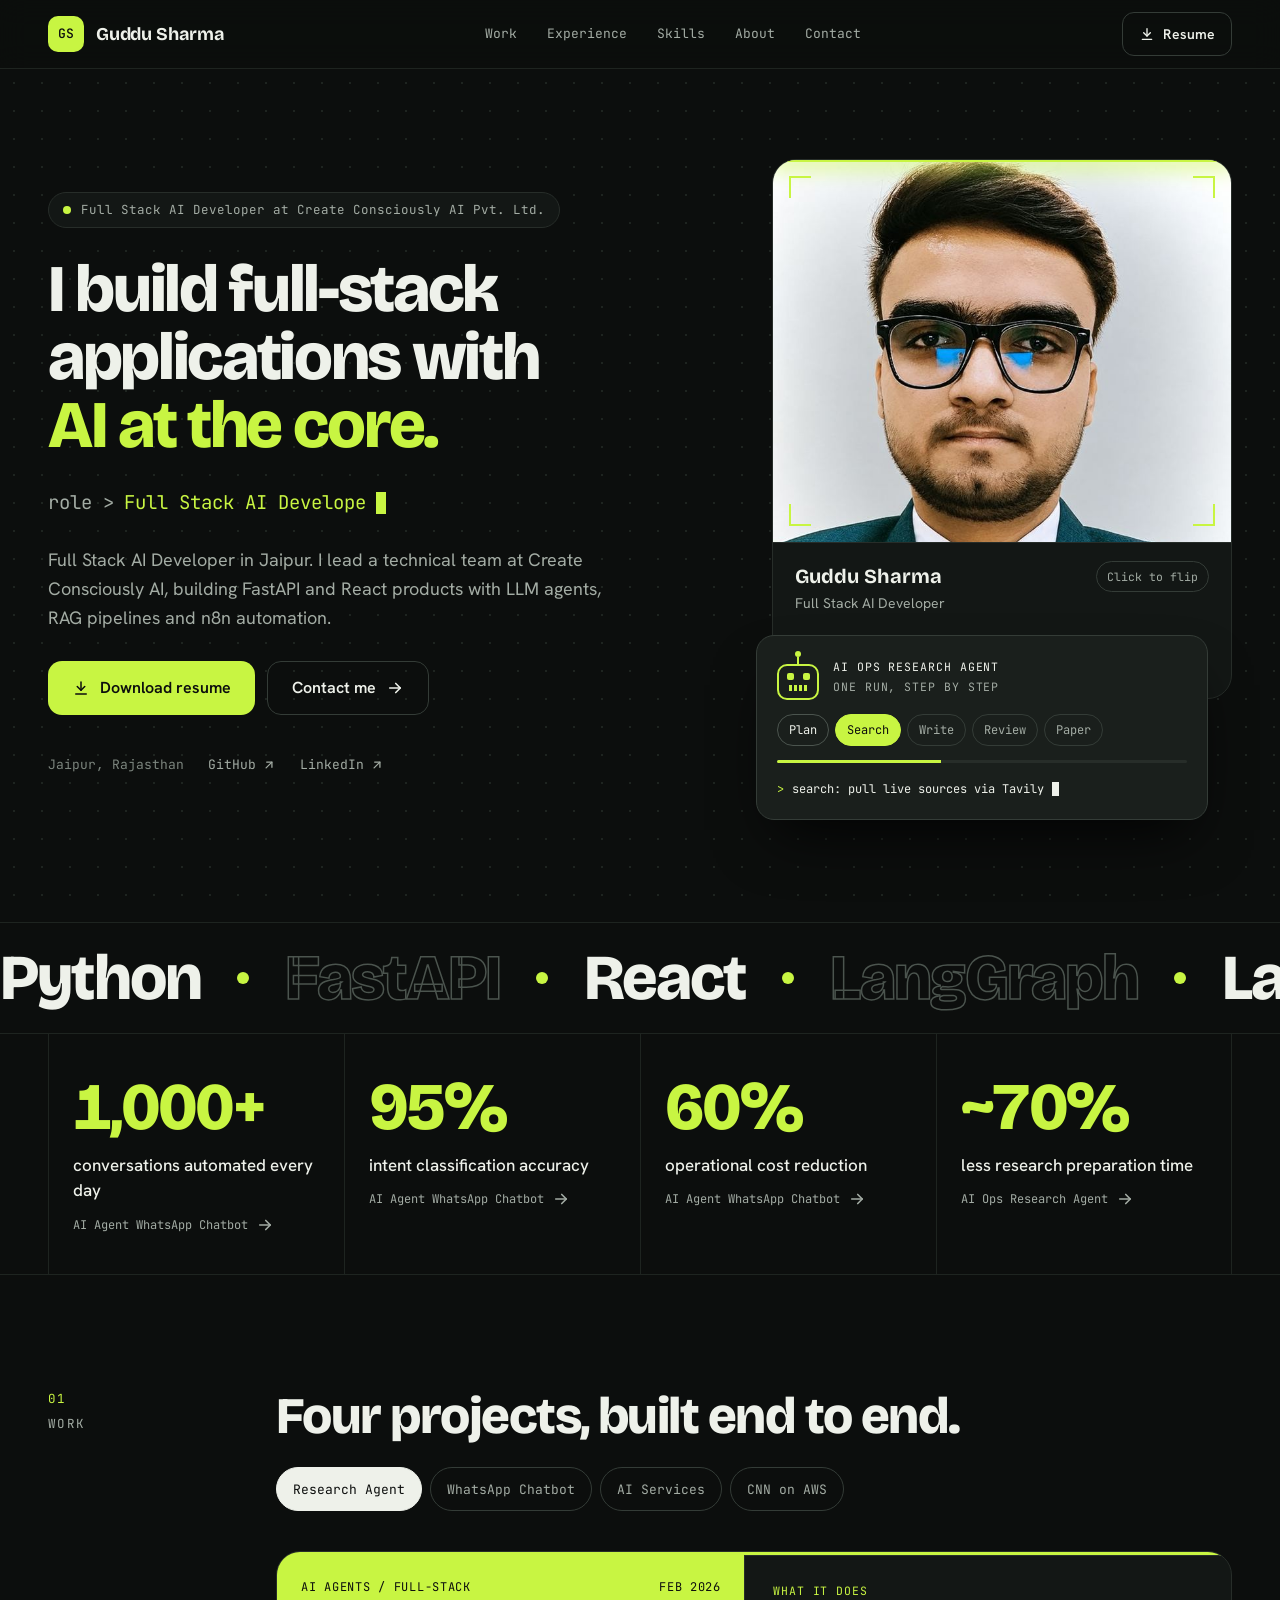
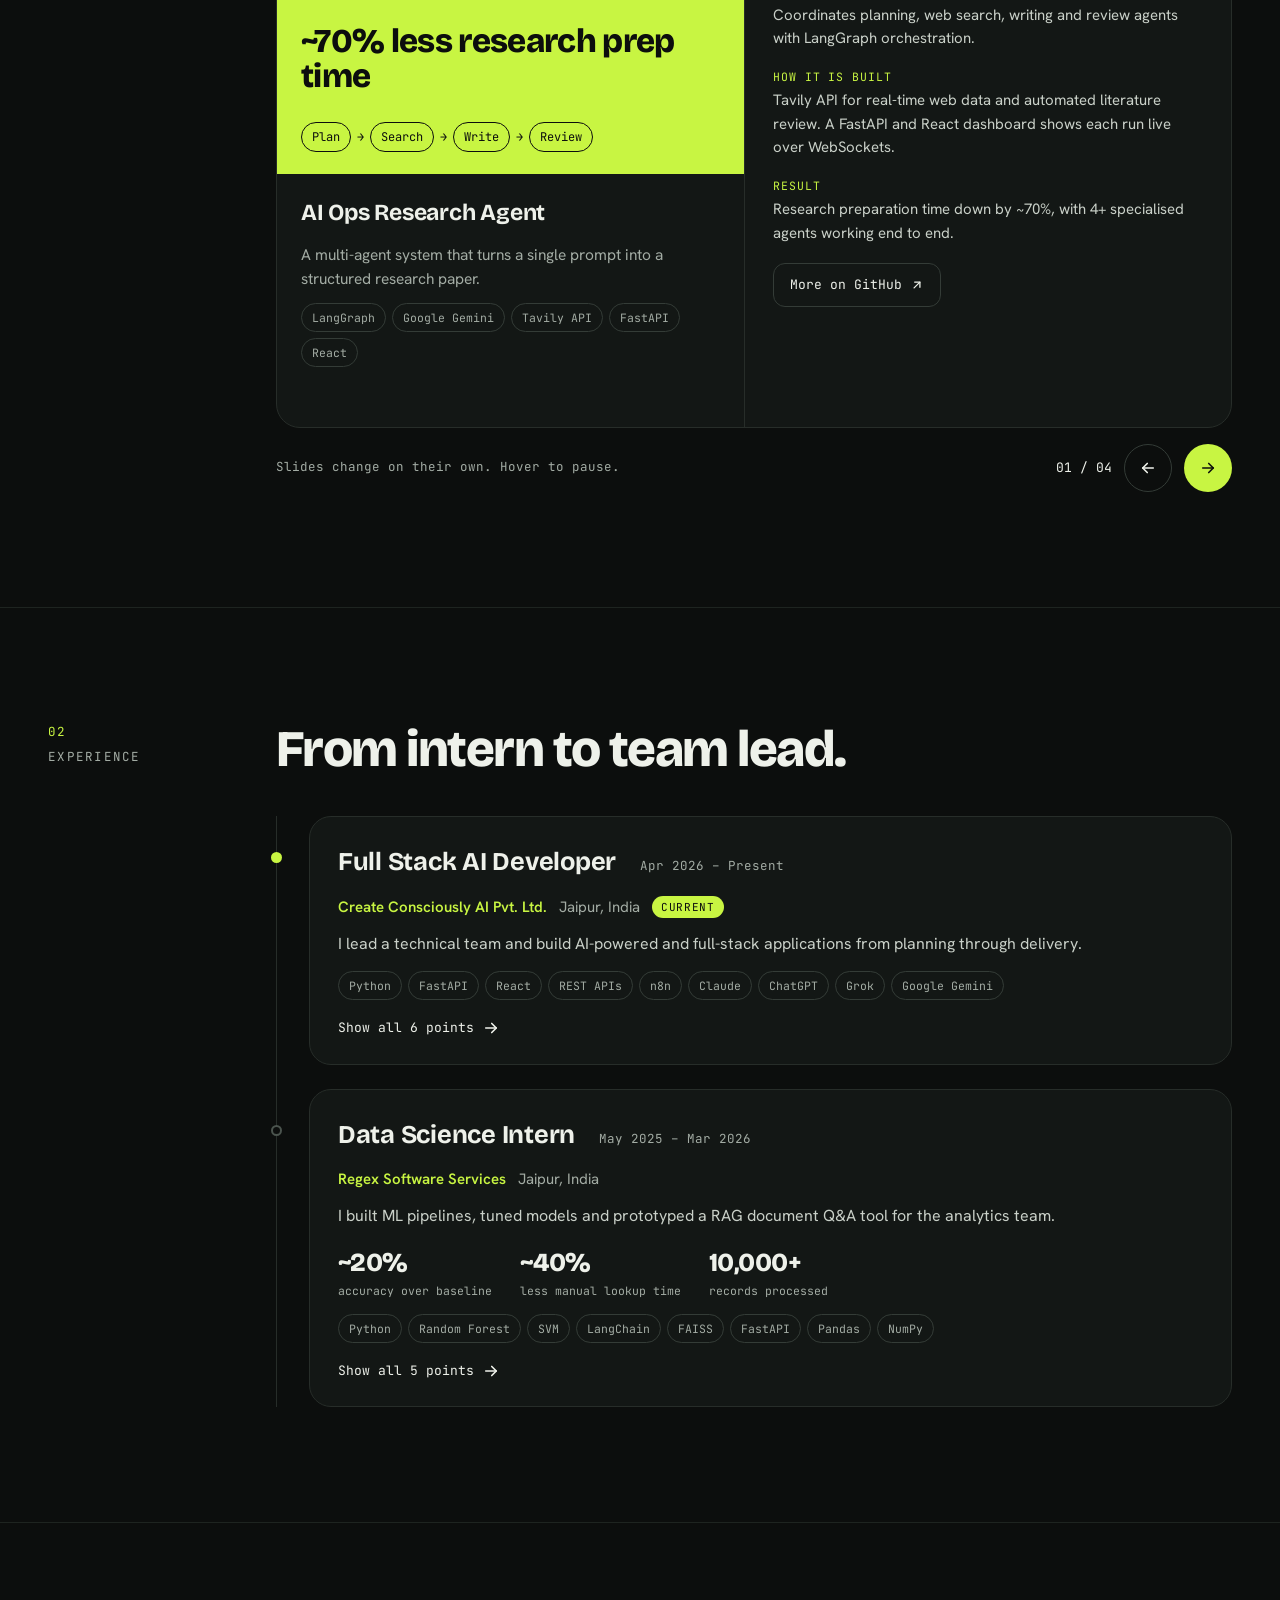
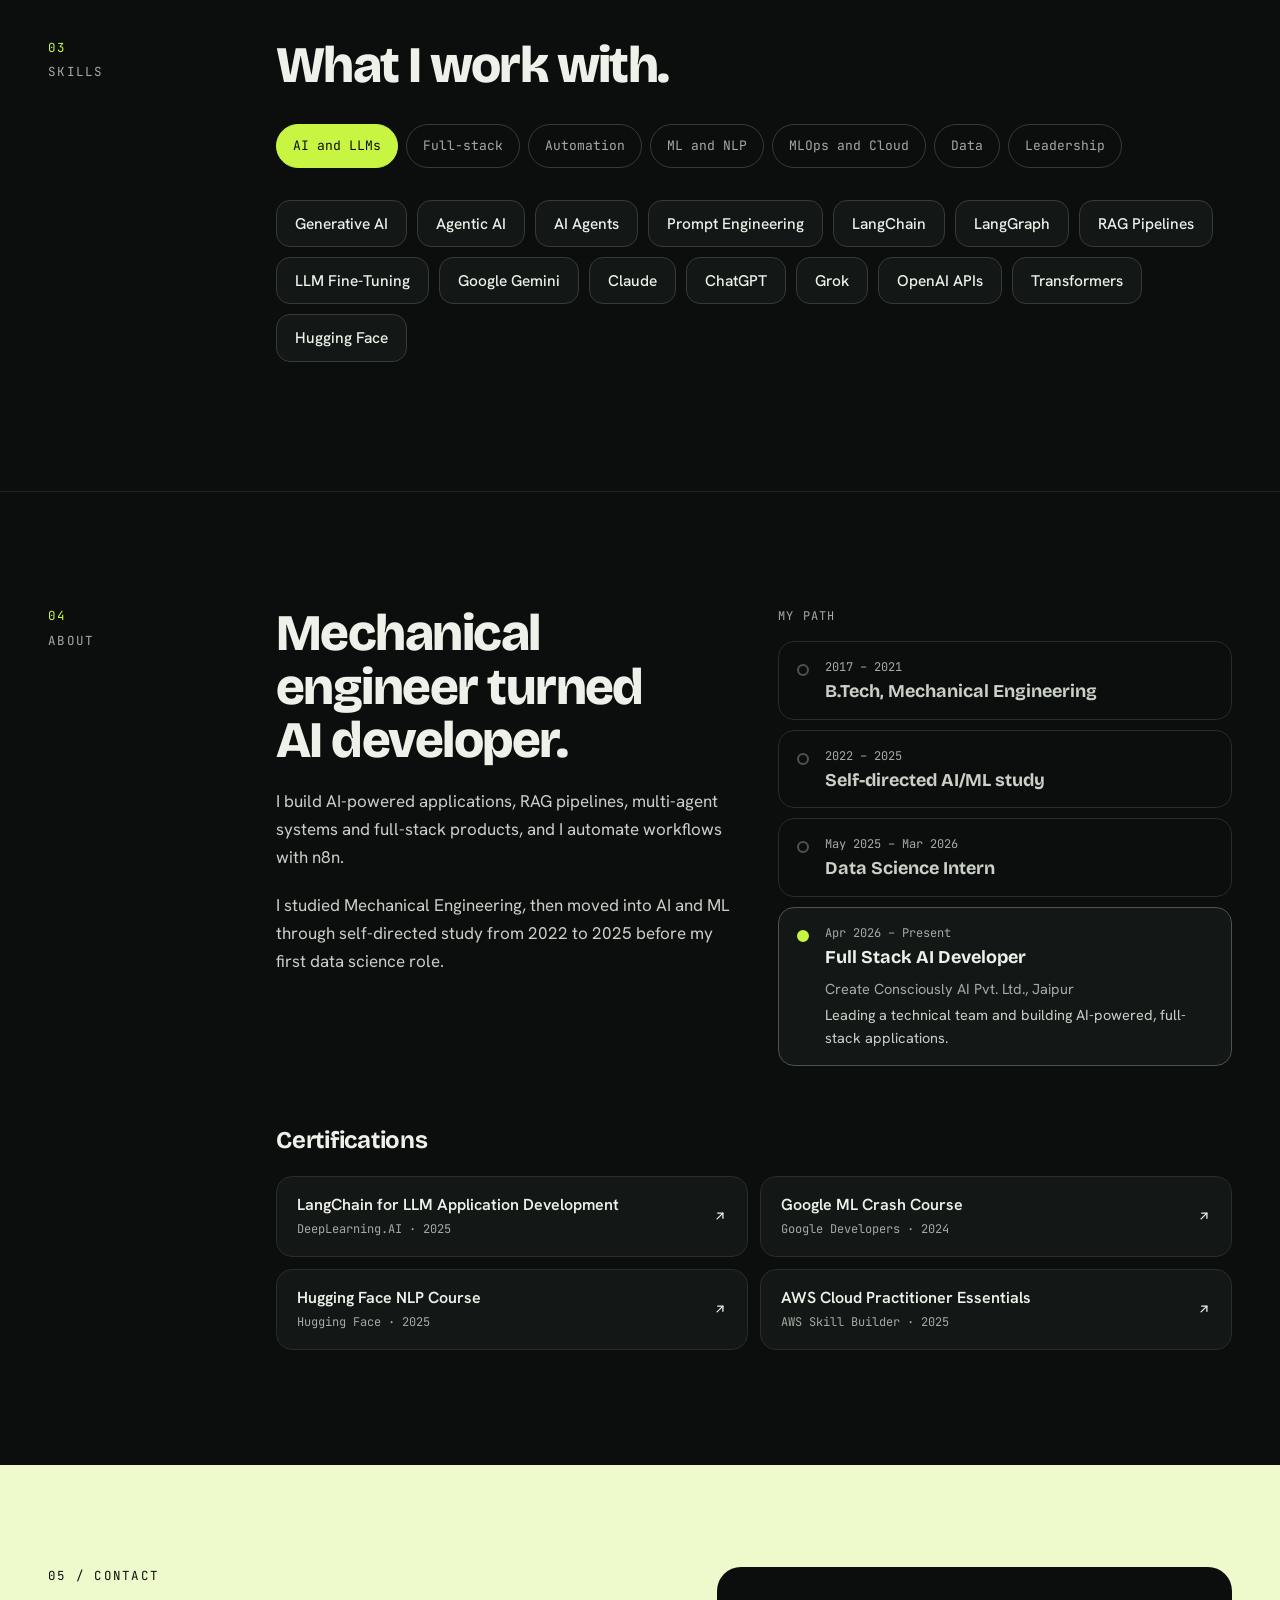
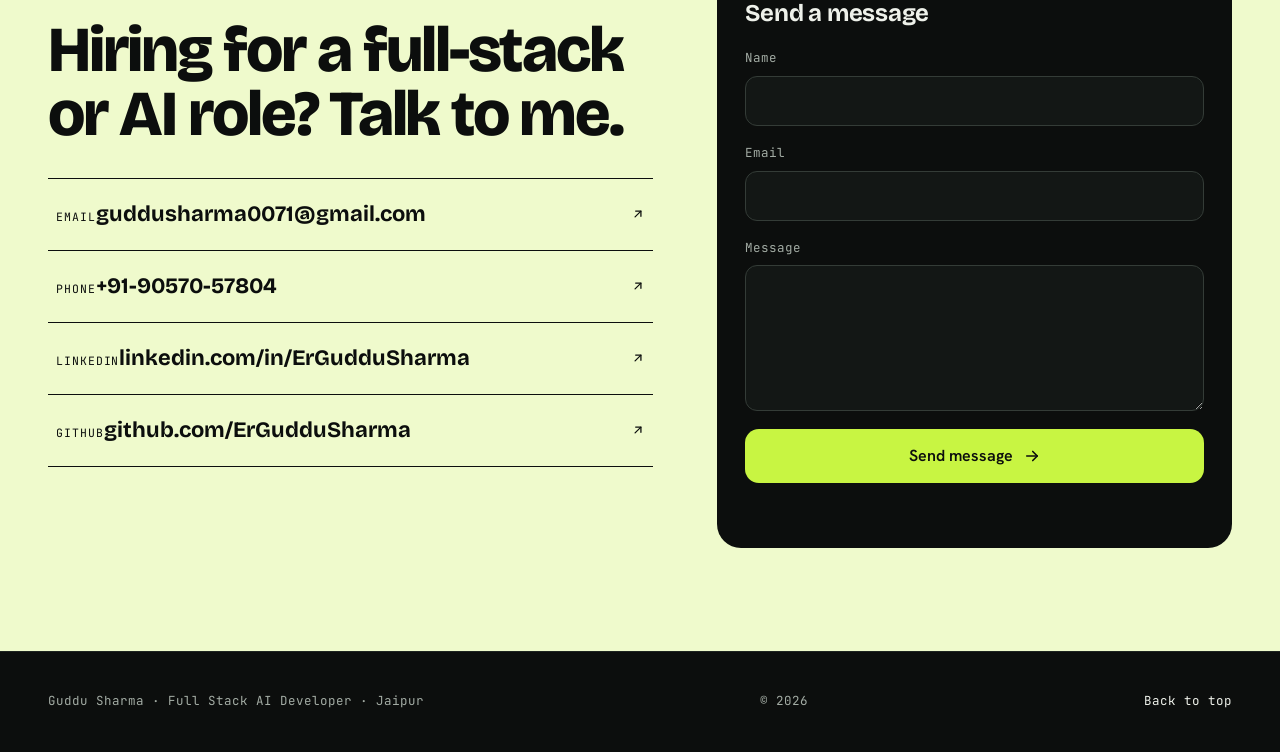
==== commit cd20cb7b: "Sync role title and company name with the updated resume Extracted text from the real Guddu_Resume.p" ====
--- a/index.html
+++ b/index.html
@@ -3,13 +3,16 @@
 <head>
     <meta charset="UTF-8">
     <meta name="viewport" content="width=device-width, initial-scale=1.0">
-    <title>Guddu Sharma — Full-Stack + AI Developer</title>
-    <meta name="description" content="Guddu Sharma — Full-Stack + AI Developer in Jaipur. Technical Team Lead building AI agents, RAG pipelines, and full-stack products with FastAPI, React, and n8n.">
+    <title>Guddu Sharma — Full Stack AI Developer</title>
+    <meta name="description" content="Guddu Sharma — Full Stack AI Developer in Jaipur. Leading a technical team, building AI agents, RAG pipelines, and full-stack products with FastAPI, React, and n8n.">
+
+    <link rel="canonical" href="https://erguddusharma.github.io/my_portfolio/">
 
     <meta property="og:type" content="website">
-    <meta property="og:title" content="Guddu Sharma — Full-Stack + AI Developer">
-    <meta property="og:description" content="Full-Stack + AI Developer in Jaipur. I lead a technical team at Create Consciously, building FastAPI and React products with LLM agents, RAG pipelines and n8n automation.">
-    <meta property="og:image" content="guddu_img.jpeg">
+    <meta property="og:url" content="https://erguddusharma.github.io/my_portfolio/">
+    <meta property="og:title" content="Guddu Sharma — Full Stack AI Developer">
+    <meta property="og:description" content="Full Stack AI Developer in Jaipur. I lead a technical team at Create Consciously AI, building FastAPI and React products with LLM agents, RAG pipelines and n8n automation.">
+    <meta property="og:image" content="https://erguddusharma.github.io/my_portfolio/guddu_img.jpeg">
     <meta name="twitter:card" content="summary">
 
     <link rel="icon" type="image/svg+xml" href="favicon.svg">
--- a/src/styles/main.css
+++ b/src/styles/main.css
@@ -44,6 +44,14 @@
 
 * {
     box-sizing: border-box;
+}
+
+/* A class setting its own `display` (e.g. .btn-primary { display: inline-flex })
+   otherwise beats the UA stylesheet's [hidden] rule on specificity, so an
+   element's own `hidden` attribute silently stops working. Keep it working —
+   this is what actually hides the resume buttons when the PDF is missing. */
+[hidden] {
+    display: none !important;
 }
 
 html {
@@ -496,6 +504,7 @@
 
 .hero-visual {
     flex: 1 1 380px;
+    max-width: 460px;
     min-width: 0;
     display: flex;
     flex-direction: column;
@@ -507,7 +516,7 @@
     display: block;
     position: relative;
     width: 100%;
-    height: 440px;
+    height: 540px;
     padding: 0;
     border: 0;
     background: transparent;
